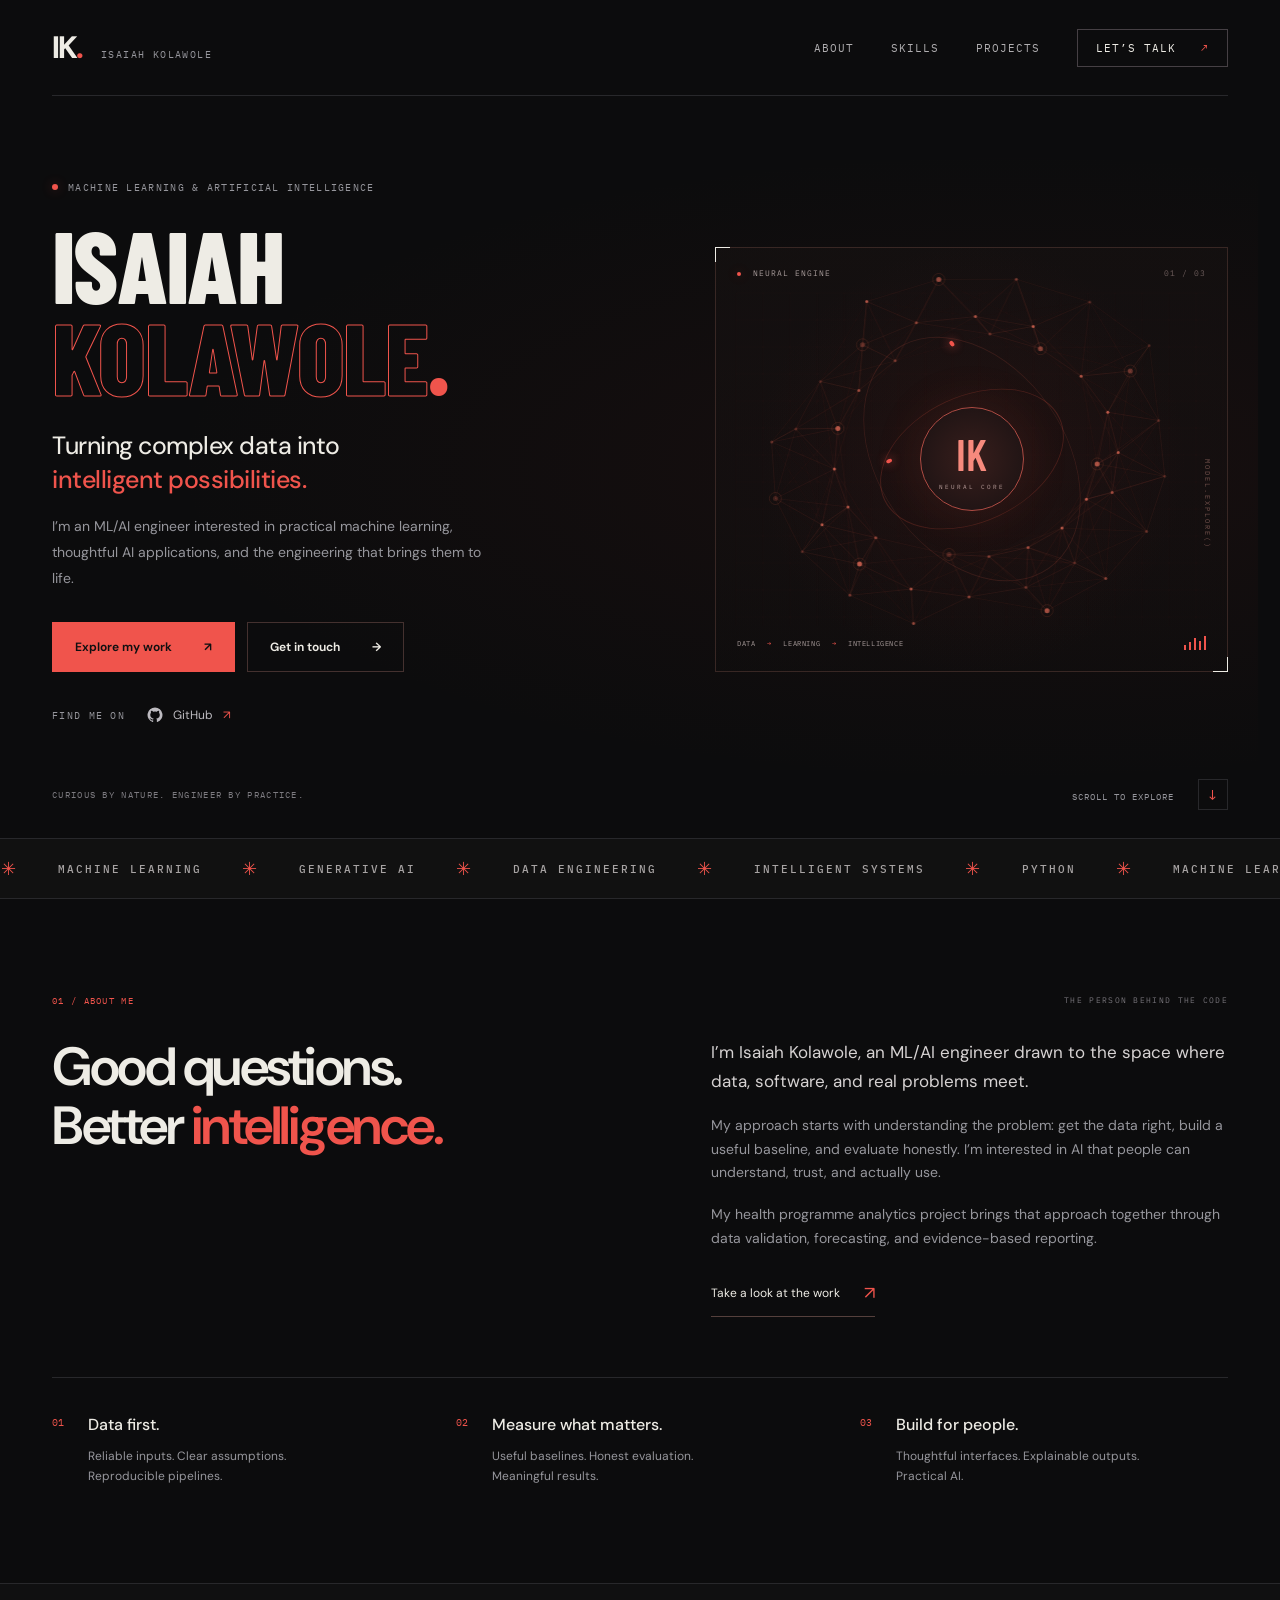
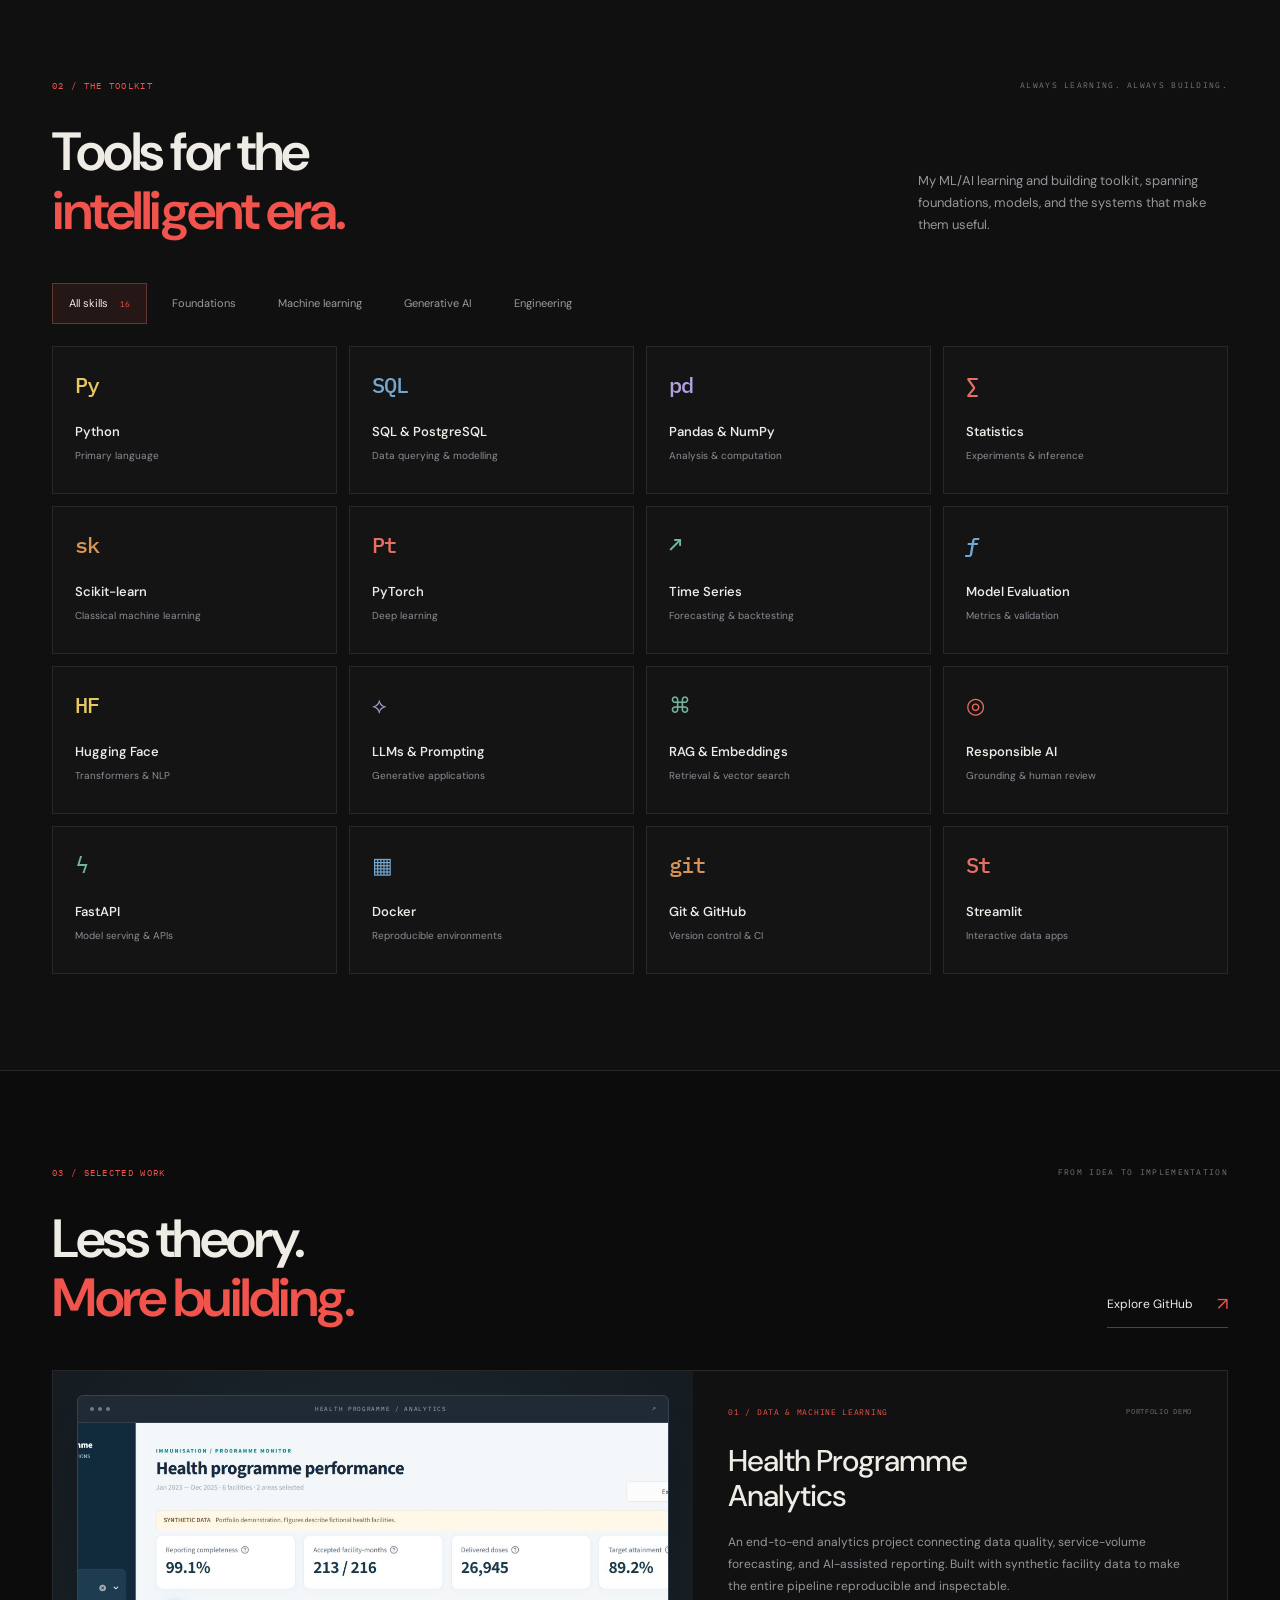
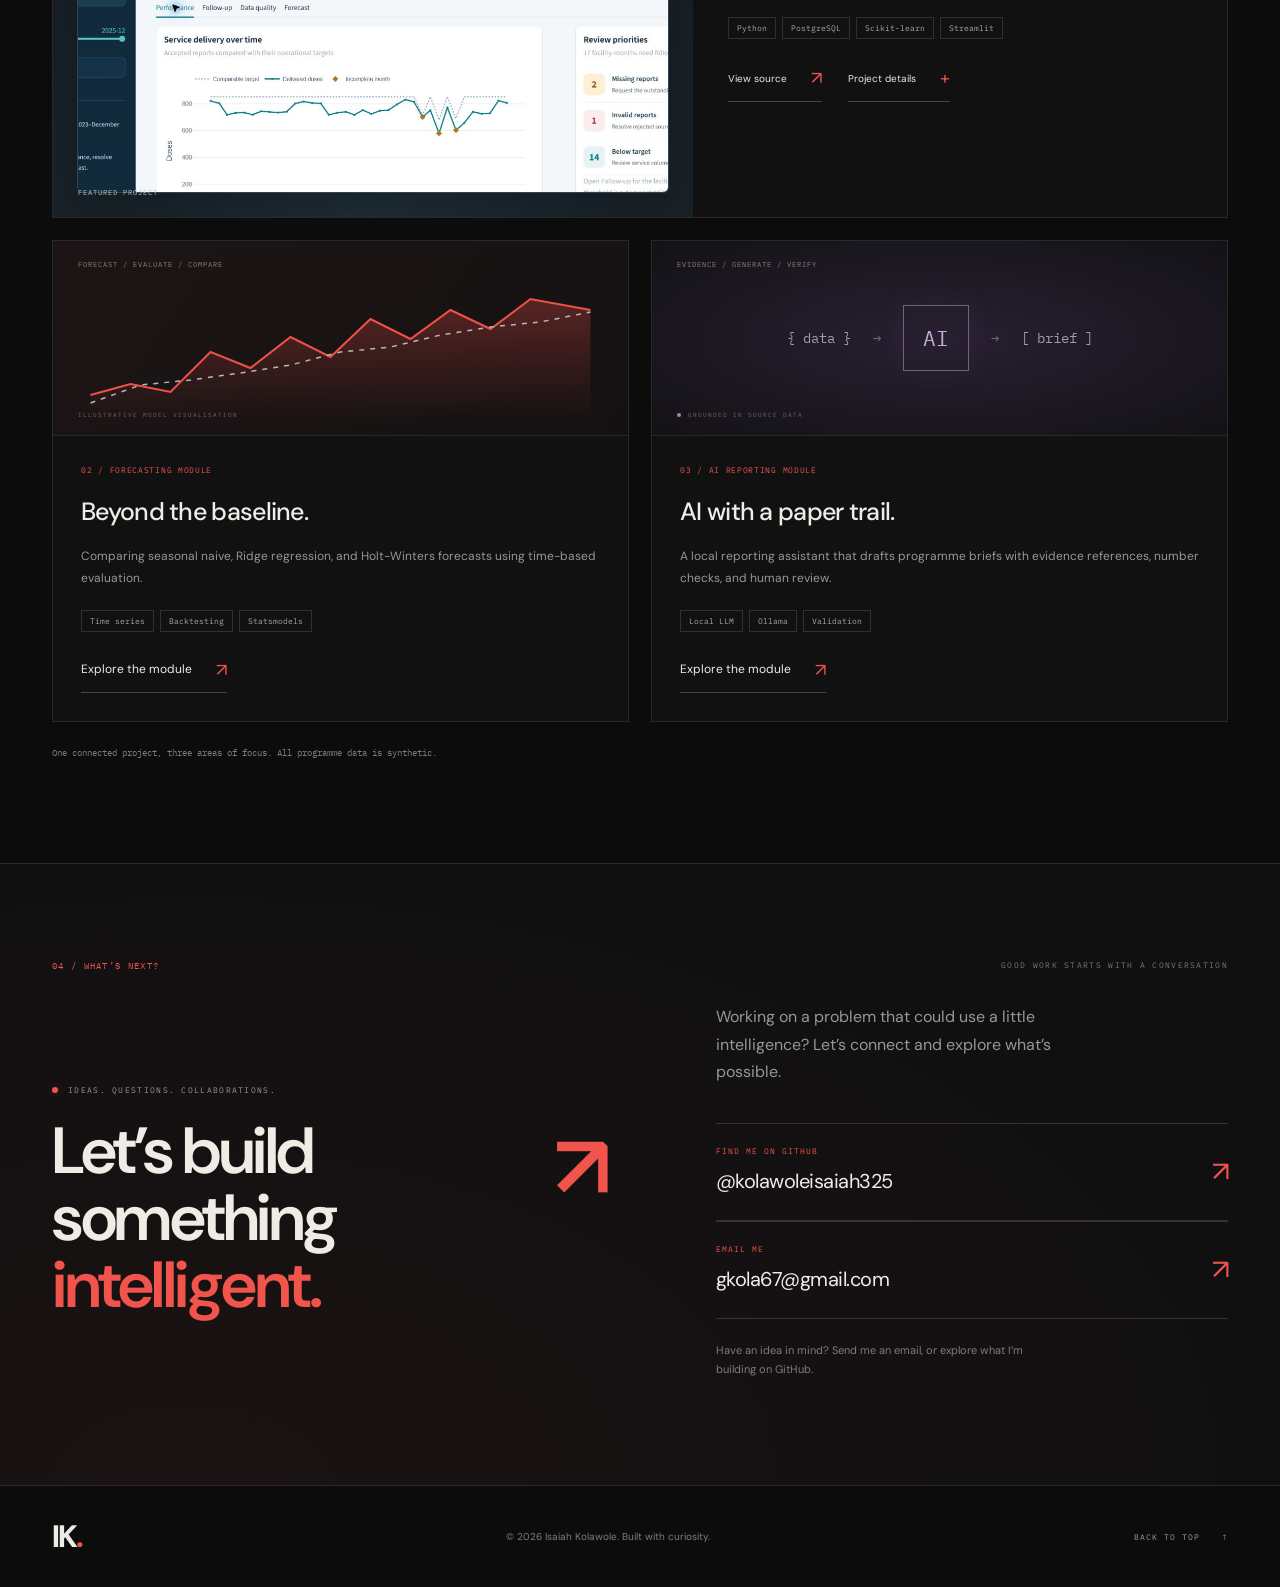
==== index.html @ 323ef15f "Build Isaiah Kolawole ML and AI portfolio" ====
<!doctype html>
<html lang="en">
<head>
  <meta charset="UTF-8">
  <meta name="viewport" content="width=device-width, initial-scale=1">
  <meta name="theme-color" content="#0c0c0d">
  <meta name="description" content="Isaiah Kolawole — ML & AI Engineer. Exploring machine learning, intelligent applications, and data that makes a difference.">
  <meta property="og:title" content="Isaiah Kolawole — ML & AI Engineer">
  <meta property="og:description" content="From raw data to real intelligence. Explore my projects, toolkit, and approach to building AI.">
  <title>Isaiah Kolawole — ML & AI Engineer</title>
  <link rel="icon" href="favicon.svg" type="image/svg+xml">
  <link rel="stylesheet" href="styles.css">
  <script src="script.js" defer></script>
</head>
<body>
  <a class="skip-link" href="#main">Skip to content</a>
  <header class="site-header">
    <a class="wordmark" href="#home" aria-label="Isaiah Kolawole home">IK<span>.</span><span class="wordmark-label">ISAIAH KOLAWOLE</span></a>
    <button class="menu-toggle" aria-expanded="false" aria-controls="navigation" aria-label="Open navigation"><span></span><span></span></button>
    <nav id="navigation" aria-label="Main navigation"><a href="#about">About</a><a href="#skills">Skills</a><a href="#projects">Projects</a><a class="nav-contact" href="#contact">Let’s talk <span aria-hidden="true">↗</span></a></nav>
  </header>
  <main id="main">
    <section class="hero wrap" id="home" aria-labelledby="hero-heading">
      <div class="hero-grid" aria-hidden="true"></div>
      <div class="hero-copy">
        <p class="eyebrow"><span class="status-dot"></span> MACHINE LEARNING & ARTIFICIAL INTELLIGENCE</p>
        <h1 id="hero-heading">ISAIAH<br><span>KOLAWOLE<span class="name-dot">.</span></span></h1>
        <p class="hero-intro">Turning complex data into<br><strong>intelligent possibilities.</strong></p>
        <p class="hero-description">I’m an ML/AI engineer interested in practical machine learning, thoughtful AI applications, and the engineering that brings them to life.</p>
        <div class="hero-actions"><a class="button button-primary" href="#projects">Explore my work <span aria-hidden="true">↗</span></a><a class="button button-outline" href="#contact">Get in touch <span aria-hidden="true">→</span></a></div>
        <div class="hero-social"><span class="micro">FIND ME ON</span><a href="https://github.com/kolawoleisaiah325" target="_blank" rel="noopener noreferrer"><svg viewBox="0 0 24 24" aria-hidden="true"><path fill="currentColor" d="M12 .8a11.2 11.2 0 0 0-3.54 21.83c.56.1.76-.24.76-.54v-2.1c-3.12.68-3.78-1.33-3.78-1.33-.5-1.3-1.24-1.64-1.24-1.64-1.02-.7.08-.69.08-.69 1.12.08 1.71 1.15 1.71 1.15 1 .1 1.67 1.9 3.28 1.35.1-.72.39-1.21.71-1.5-2.49-.29-5.11-1.25-5.11-5.55 0-1.23.44-2.23 1.15-3.01-.12-.29-.5-1.43.11-2.97 0 0 .94-.3 3.08 1.15a10.7 10.7 0 0 1 5.6 0c2.14-1.45 3.08-1.15 3.08-1.15.61 1.54.23 2.68.11 2.97.72.78 1.15 1.78 1.15 3.01 0 4.31-2.62 5.26-5.12 5.54.4.35.76 1.03.76 2.08v2.69c0 .3.2.65.77.54A11.2 11.2 0 0 0 12 .8Z"/></svg>GitHub <span aria-hidden="true">↗</span></a></div>
      </div>
      <div class="neural-panel" role="img" aria-label="Animated neural network: connected layers transform data into intelligence">
        <div class="panel-top"><span><span class="small-dot"></span> NEURAL ENGINE</span><span>01 / 03</span></div>
        <canvas id="neural-canvas" aria-hidden="true"></canvas>
        <div class="neural-center" aria-hidden="true"><span class="orbit orbit-one"></span><span class="orbit orbit-two"></span><span class="core">IK<span>NEURAL CORE</span></span></div>
        <div class="panel-bottom"><span>DATA <i>→</i> LEARNING <i>→</i> INTELLIGENCE</span><span class="signal-bars"><i></i><i></i><i></i><i></i><i></i></span></div>
        <span class="panel-coordinate" aria-hidden="true">MODEL.EXPLORE()</span>
      </div>
      <div class="hero-bottom"><span class="micro">CURIOUS BY NATURE. ENGINEER BY PRACTICE.</span><a class="scroll-link" href="#about">SCROLL TO EXPLORE <span aria-hidden="true">↓</span></a></div>
    </section>
    <div class="ticker" aria-hidden="true"><div>PYTHON <span>✳</span> MACHINE LEARNING <span>✳</span> GENERATIVE AI <span>✳</span> DATA ENGINEERING <span>✳</span> INTELLIGENT SYSTEMS <span>✳</span> PYTHON <span>✳</span> MACHINE LEARNING <span>✳</span></div></div>
    <section id="about" class="section wrap">
      <div class="section-label"><span>01 / ABOUT ME</span><span>THE PERSON BEHIND THE CODE</span></div>
      <div class="about-grid"><h2>Good questions.<br>Better <em>intelligence.</em></h2><div class="about-copy"><p>I’m Isaiah Kolawole, an ML/AI engineer drawn to the space where data, software, and real problems meet.</p><p>My approach starts with understanding the problem: get the data right, build a useful baseline, and evaluate honestly. I’m interested in AI that people can understand, trust, and actually use.</p><p>My health programme analytics project brings that approach together through data validation, forecasting, and evidence-based reporting.</p><a class="text-link" href="#projects">Take a look at the work <span aria-hidden="true">↗</span></a></div></div>
      <div class="principles"><div><span class="principle-number">01</span><h3>Data first.</h3><p>Reliable inputs. Clear assumptions. Reproducible pipelines.</p></div><div><span class="principle-number">02</span><h3>Measure what matters.</h3><p>Useful baselines. Honest evaluation. Meaningful results.</p></div><div><span class="principle-number">03</span><h3>Build for people.</h3><p>Thoughtful interfaces. Explainable outputs. Practical AI.</p></div></div>
    </section>
    <section id="skills" class="section skills-section">
      <div class="wrap"><div class="section-label"><span>02 / THE TOOLKIT</span><span>ALWAYS LEARNING. ALWAYS BUILDING.</span></div><div class="section-heading"><h2>Tools for the<br><em>intelligent era.</em></h2><p>My ML/AI learning and building toolkit, spanning foundations, models, and the systems that make them useful.</p></div>
        <div class="skill-tabs" role="group" aria-label="Filter skills"><button class="active" data-filter="all" aria-pressed="true">All skills <span>16</span></button><button data-filter="foundations" aria-pressed="false">Foundations</button><button data-filter="ml" aria-pressed="false">Machine learning</button><button data-filter="ai" aria-pressed="false">Generative AI</button><button data-filter="engineering" aria-pressed="false">Engineering</button></div>
        <div class="skills-grid">
          <article class="skill-card" data-category="foundations"><span class="skill-symbol yellow">Py</span><h3>Python</h3><p>Primary language</p></article>
          <article class="skill-card" data-category="foundations"><span class="skill-symbol blue">SQL</span><h3>SQL & PostgreSQL</h3><p>Data querying & modelling</p></article>
          <article class="skill-card" data-category="foundations"><span class="skill-symbol violet">pd</span><h3>Pandas & NumPy</h3><p>Analysis & computation</p></article>
          <article class="skill-card" data-category="foundations"><span class="skill-symbol coral">∑</span><h3>Statistics</h3><p>Experiments & inference</p></article>
          <article class="skill-card" data-category="ml"><span class="skill-symbol orange">sk</span><h3>Scikit-learn</h3><p>Classical machine learning</p></article>
          <article class="skill-card" data-category="ml"><span class="skill-symbol coral">Pt</span><h3>PyTorch</h3><p>Deep learning</p></article>
          <article class="skill-card" data-category="ml"><span class="skill-symbol green">↗</span><h3>Time Series</h3><p>Forecasting & backtesting</p></article>
          <article class="skill-card" data-category="ml"><span class="skill-symbol blue">ƒ</span><h3>Model Evaluation</h3><p>Metrics & validation</p></article>
          <article class="skill-card" data-category="ai"><span class="skill-symbol yellow">HF</span><h3>Hugging Face</h3><p>Transformers & NLP</p></article>
          <article class="skill-card" data-category="ai"><span class="skill-symbol violet">⟡</span><h3>LLMs & Prompting</h3><p>Generative applications</p></article>
          <article class="skill-card" data-category="ai"><span class="skill-symbol green">⌘</span><h3>RAG & Embeddings</h3><p>Retrieval & vector search</p></article>
          <article class="skill-card" data-category="ai"><span class="skill-symbol coral">◎</span><h3>Responsible AI</h3><p>Grounding & human review</p></article>
          <article class="skill-card" data-category="engineering"><span class="skill-symbol green">ϟ</span><h3>FastAPI</h3><p>Model serving & APIs</p></article>
          <article class="skill-card" data-category="engineering"><span class="skill-symbol blue">▦</span><h3>Docker</h3><p>Reproducible environments</p></article>
          <article class="skill-card" data-category="engineering"><span class="skill-symbol orange">git</span><h3>Git & GitHub</h3><p>Version control & CI</p></article>
          <article class="skill-card" data-category="engineering"><span class="skill-symbol coral">St</span><h3>Streamlit</h3><p>Interactive data apps</p></article>
        </div><p class="skill-status sr-only" role="status" aria-live="polite">Showing all 16 skills.</p>
      </div>
    </section>
    <section id="projects" class="section wrap">
      <div class="section-label"><span>03 / SELECTED WORK</span><span>FROM IDEA TO IMPLEMENTATION</span></div><div class="section-heading"><h2>Less theory.<br><em>More building.</em></h2><a class="text-link" href="https://github.com/kolawoleisaiah325" target="_blank" rel="noopener noreferrer">Explore GitHub <span aria-hidden="true">↗</span></a></div>
      <article class="featured-project"><div class="project-image"><div class="image-toolbar"><span><i></i><i></i><i></i></span><span>HEALTH PROGRAMME / ANALYTICS</span><span>↗</span></div><img src="assets/health-dashboard.jpg" alt="Health programme dashboard showing synthetic data, reporting completeness, service delivery, and facility performance" loading="lazy" width="1600" height="1000"><span class="image-badge">FEATURED PROJECT</span></div><div class="project-copy"><div class="project-meta"><span>01 / DATA & MACHINE LEARNING</span><span>PORTFOLIO DEMO</span></div><h3>Health Programme<br>Analytics</h3><p>An end-to-end analytics project connecting data quality, service-volume forecasting, and AI-assisted reporting. Built with synthetic facility data to make the entire pipeline reproducible and inspectable.</p><div class="tags"><span>Python</span><span>PostgreSQL</span><span>Scikit-learn</span><span>Streamlit</span></div><div class="project-actions"><a class="text-link" href="https://github.com/kolawoleisaiah325/health-programme-analytics" target="_blank" rel="noopener noreferrer">View source <span aria-hidden="true">↗</span></a><button class="text-link" data-project="health">Project details <span aria-hidden="true">+</span></button></div></div></article>
      <div class="project-pair"><article class="mini-project"><div class="mini-visual chart-visual" aria-hidden="true"><span class="visual-label">FORECAST / EVALUATE / COMPARE</span><svg viewBox="0 0 500 130"><defs><linearGradient id="fade" x1="0" y1="0" x2="0" y2="1"><stop offset="0" stop-color="#ef5048" stop-opacity=".3"/><stop offset="1" stop-color="#ef5048" stop-opacity="0"/></linearGradient></defs><path d="M0 105L40 94 80 102 120 62 160 78 200 47 240 67 280 29 320 49 360 20 400 39 440 9 500 20V130H0Z" fill="url(#fade)"/><path d="M0 105L40 94 80 102 120 62 160 78 200 47 240 67 280 29 320 49 360 20 400 39 440 9 500 20" fill="none" stroke="#ef5048" stroke-width="2"/><path d="M0 113L50 95 100 90 150 83 200 75 250 62 300 57 350 45 400 37 450 32 500 22" fill="none" stroke="#b6b8bb" stroke-width="1.5" stroke-dasharray="5 6"/></svg><span class="visual-foot">ILLUSTRATIVE MODEL VISUALISATION</span></div><div class="mini-copy"><div class="project-meta"><span>02 / FORECASTING MODULE</span></div><h3>Beyond the baseline.</h3><p>Comparing seasonal naive, Ridge regression, and Holt-Winters forecasts using time-based evaluation.</p><div class="tags"><span>Time series</span><span>Backtesting</span><span>Statsmodels</span></div><button class="text-link" data-project="forecast">Explore the module <span aria-hidden="true">↗</span></button></div></article>
      <article class="mini-project"><div class="mini-visual report-visual" aria-hidden="true"><span class="visual-label">EVIDENCE / GENERATE / VERIFY</span><div class="report-flow"><span>{ data }</span><i>→</i><span class="flow-core">AI</span><i>→</i><span>[ brief ]</span></div><span class="visual-foot"><span class="small-dot"></span> GROUNDED IN SOURCE DATA</span></div><div class="mini-copy"><div class="project-meta"><span>03 / AI REPORTING MODULE</span></div><h3>AI with a paper trail.</h3><p>A local reporting assistant that drafts programme briefs with evidence references, number checks, and human review.</p><div class="tags"><span>Local LLM</span><span>Ollama</span><span>Validation</span></div><button class="text-link" data-project="report">Explore the module <span aria-hidden="true">↗</span></button></div></article></div>
      <p class="project-note">One connected project, three areas of focus. All programme data is synthetic.</p>
    </section>
    <section id="contact" class="section contact-section"><div class="wrap"><div class="section-label"><span>04 / WHAT’S NEXT?</span><span>GOOD WORK STARTS WITH A CONVERSATION</span></div><div class="contact-grid"><div><p class="eyebrow"><span class="status-dot"></span> IDEAS. QUESTIONS. COLLABORATIONS.</p><h2>Let’s build<br>something<br><em>intelligent.</em><span class="contact-arrow" aria-hidden="true">↗</span></h2></div><div class="contact-copy"><p>Working on a problem that could use a little intelligence? Let’s connect and explore what’s possible.</p><a class="contact-link" href="https://github.com/kolawoleisaiah325" target="_blank" rel="noopener noreferrer"><span><small>FIND ME ON GITHUB</small>@kolawoleisaiah325</span><span aria-hidden="true">↗</span></a><div id="additional-contact"></div><p class="contact-caption">Explore the code, follow the progress, or connect through my GitHub profile.</p></div></div></div></section>
  </main>
  <footer class="wrap"><a class="wordmark" href="#home" aria-label="Back to top">IK<span>.</span></a><p>© <span id="year">2026</span> Isaiah Kolawole. Built with curiosity.</p><a href="#home">BACK TO TOP <span aria-hidden="true">↑</span></a></footer>
  <dialog id="project-dialog" aria-labelledby="dialog-title"><button class="dialog-close" aria-label="Close project details">×</button><p class="eyebrow" id="dialog-label"></p><h2 id="dialog-title"></h2><p id="dialog-description"></p><ul id="dialog-points"></ul><a id="dialog-link" class="button button-primary" target="_blank" rel="noopener noreferrer">Explore source code <span aria-hidden="true">↗</span></a></dialog>
</body>
</html>
---- styles.css ----
@import url('https://fonts.googleapis.com/css2?family=Barlow+Condensed:wght@600;700;800&family=DM+Sans:wght@400;450;500;550;600;650;700&family=IBM+Plex+Mono:wght@400;500&display=swap');
:root{--bg:#0c0c0d;--surface:#121213;--text:#eeece5;--muted:#96969c;--red:#f0544c;--line:#28282b;--mono:'IBM Plex Mono',monospace;--display:'Barlow Condensed','Arial Narrow',Impact,sans-serif;--sans:'DM Sans',Arial,sans-serif;color-scheme:dark}
*{box-sizing:border-box}html{scroll-behavior:smooth;scroll-padding-top:100px}body{margin:0;background:var(--bg);color:var(--text);font-family:var(--sans);font-size:15px;line-height:1.7}a{color:inherit;text-decoration:none}button{font:inherit;color:inherit;cursor:pointer}button,a{-webkit-tap-highlight-color:transparent}button:focus-visible,a:focus-visible{outline:2px solid var(--red);outline-offset:6px}::selection{background:var(--red);color:var(--bg)}.wrap{width:min(1200px,calc(100% - 104px));margin-inline:auto}.site-header{height:96px;width:min(1400px,calc(100% - 104px));margin:auto;display:flex;align-items:center;justify-content:space-between;border-bottom:1px solid var(--line);position:relative;z-index:5}.wordmark{display:flex;align-items:baseline;font-weight:800;font-size:31px;letter-spacing:-2px;line-height:1}.wordmark>span:first-child{color:var(--red)}.wordmark-label{font:10px var(--mono);letter-spacing:1.4px;margin-left:19px;color:var(--muted)}nav{display:flex;gap:37px;align-items:center}nav a{font:11px var(--mono);text-transform:uppercase;letter-spacing:1px;color:#b0aeb0;transition:color .2s}nav a:hover,nav a.active{color:var(--red)}nav .nav-contact{border:1px solid #464044;padding:11px 18px;color:var(--text)}nav .nav-contact span{color:var(--red);margin-left:17px}.menu-toggle{display:none}.hero{min-height:742px;display:grid;grid-template-columns:1.25fr 1fr;align-items:center;gap:22px;position:relative;padding-top:62px;padding-bottom:100px}.hero-grid{position:absolute;z-index:-1;inset:0 -30px;background:radial-gradient(ellipse at 80% 50%,#74231e1c,transparent 60%);pointer-events:none}.eyebrow,.micro{font:10px var(--mono);letter-spacing:1.3px;color:var(--muted)}.eyebrow{display:flex;align-items:center;gap:10px;margin-bottom:25px}.status-dot,.small-dot{width:6px;height:6px;display:inline-block;border-radius:50%;background:var(--red);box-shadow:0 0 12px #f0544c55;flex-shrink:0}.hero h1{font:800 clamp(74px,7.8vw,116px)/.92 var(--display);letter-spacing:-1.7px;margin:0 0 27px}.hero h1>span{color:transparent;-webkit-text-stroke:1px var(--red)}.hero h1 .name-dot{color:var(--red);-webkit-text-stroke:0}.hero-intro{font-size:25px;line-height:1.35;font-weight:450;margin:0 0 17px;letter-spacing:-.5px}.hero-intro strong{font-weight:500;color:var(--red)}.hero-description{max-width:440px;color:var(--muted);font-size:14px;line-height:1.85;margin:0}.hero-actions{display:flex;gap:12px;margin-top:30px}.button{display:inline-flex;align-items:center;justify-content:space-between;gap:32px;padding:14px 22px;font-size:12px;font-weight:650;border:1px solid var(--line);transition:background .2s,transform .2s;min-height:48px}.button:hover{transform:translateY(-3px)}.button-primary{background:var(--red);color:#101011;border-color:var(--red)}.button-primary:hover{background:#ff7168}.button-outline{border-color:#44312f}.button-outline:hover{background:#251b1b}.hero-social{display:flex;align-items:center;gap:22px;margin-top:33px}.hero-social>a{display:flex;align-items:center;gap:10px;color:#bdbbc0;font-size:12px}.hero-social svg{width:16px;height:16px}.hero-social>a>span{color:var(--red)}.hero-bottom{position:absolute;bottom:28px;left:0;right:0;display:flex;justify-content:space-between;align-items:center}.hero-bottom .micro{font-size:9px;color:#7d7b80}.scroll-link{font:9px var(--mono);letter-spacing:1px;color:var(--muted)}.scroll-link span{display:inline-block;border:1px solid var(--line);padding:5px 9px;margin-left:18px;color:var(--red);font-size:15px}.neural-panel{height:425px;position:relative;border:1px solid #382724;background:radial-gradient(circle at center,#73231f22,transparent 65%),linear-gradient(#17121288,#100e0e55);margin-top:22px;isolation:isolate}.neural-panel:before,.neural-panel:after{content:'';position:absolute;width:14px;height:14px;border-color:var(--red);z-index:1}.neural-panel:before{top:-1px;left:-1px;border-top:1px solid;border-left:1px solid}.neural-panel:after{bottom:-1px;right:-1px;border-bottom:1px solid;border-right:1px solid}.panel-top,.panel-bottom{position:absolute;left:21px;right:21px;display:flex;align-items:center;justify-content:space-between;font:8px var(--mono);letter-spacing:1px;color:#a89c9b;z-index:2}.panel-top{top:20px}.panel-top .small-dot{width:4px;height:4px;margin-right:6px}.panel-top>span:last-child{color:#6b5b5a}.panel-bottom{bottom:21px;font-size:7px;letter-spacing:.6px}.panel-bottom i{font-style:normal;color:var(--red);margin:0 7px}#neural-canvas{position:absolute;inset:0;width:100%;height:100%;opacity:.9}.neural-center{position:absolute;inset:0;display:grid;place-items:center}.core{width:104px;height:104px;background:radial-gradient(circle,#381e1c,#181112);border:1px solid #ae4b43;border-radius:50%;display:flex;align-items:center;justify-content:center;flex-direction:column;font:600 44px var(--display);color:#f78a7d;box-shadow:0 0 50px #e94f3420}.core>span{font:6px var(--mono);letter-spacing:2px;margin-top:3px;color:#b89c99}.orbit{position:absolute;width:194px;height:194px;border:1px solid #ed554433;border-radius:50%;transform:rotate(-25deg) scaleY(.65);animation:orbit 25s linear infinite}.orbit-two{width:268px;height:268px;transform:rotate(55deg) scaleY(.7);animation-direction:reverse;border-color:#ec635324}.orbit:after{content:'';width:6px;height:6px;background:var(--red);border-radius:50%;position:absolute;top:22%;left:9%;box-shadow:0 0 12px var(--red)}@keyframes orbit{to{rotate:360deg}}.panel-coordinate{position:absolute;right:15px;top:50%;writing-mode:vertical-rl;font:7px var(--mono);letter-spacing:2px;color:#73514c}.signal-bars{display:flex;align-items:flex-end;gap:3px;height:13px}.signal-bars i{width:2px;background:var(--red);margin:0;height:5px}.signal-bars i:nth-child(2){height:8px}.signal-bars i:nth-child(3){height:12px}.signal-bars i:nth-child(4){height:9px}.signal-bars i:nth-child(5){height:14px}.ticker{overflow:hidden;border-block:1px solid var(--line);background:#111111;padding:18px 0}.ticker>div{white-space:nowrap;display:flex;align-items:center;justify-content:center;gap:40px;font:500 11px var(--mono);letter-spacing:2px;color:#a7a3a3}.ticker span{color:var(--red);font-size:18px}.section{padding-block:96px}.section-label{display:flex;justify-content:space-between;gap:24px;padding-bottom:32px;font:9px var(--mono);letter-spacing:1.3px;color:var(--red)}.section-label>span:last-child{color:#77747a;font-size:8px}h2{font:600 clamp(38px,4.2vw,60px)/1.1 var(--sans);letter-spacing:-2.5px;margin:0}h2 em{color:var(--red);font-style:normal}.about-grid{display:grid;grid-template-columns:1.1fr 1fr;gap:90px}.about-copy>p{margin:0 0 18px;color:var(--muted);font-size:14px}.about-copy>p:first-child{font-size:17px;color:#d6d2d2}.text-link{font-size:12px;display:inline-flex;align-items:center;gap:24px;border:0;border-bottom:1px solid #55403c;padding:0 0 8px;background:none;line-height:1.6}.text-link span{color:var(--red);font-size:18px}.text-link:hover{color:var(--red)}.about-copy .text-link{margin-top:10px}.principles{display:grid;grid-template-columns:repeat(3,1fr);gap:36px;margin-top:60px;padding-top:33px;border-top:1px solid var(--line)}.principles>div{position:relative;padding-left:36px}.principle-number{position:absolute;left:0;top:5px;color:var(--red);font:10px var(--mono)}.principles h3{font-size:16px;font-weight:500;margin:0 0 8px}.principles p{margin:0;max-width:260px;color:var(--muted);font-size:12px}.skills-section{border-block:1px solid var(--line);background:#101011}.section-heading{display:flex;align-items:flex-end;justify-content:space-between;gap:45px;margin-bottom:42px}.section-heading>p{max-width:310px;color:var(--muted);font-size:13px;margin:0 0 5px}.skill-tabs{display:flex;gap:8px;flex-wrap:wrap;margin-bottom:22px}.skill-tabs button{font-size:11px;color:#9e9a9f;background:transparent;border:1px solid transparent;padding:10px 16px}.skill-tabs button.active{color:var(--text);border-color:#623732;background:#241715}.skill-tabs button:hover{color:var(--text)}.skill-tabs button span{font:8px var(--mono);margin-left:9px;color:var(--red)}.skills-grid{display:grid;grid-template-columns:repeat(4,1fr);gap:12px}.skill-card{padding:23px 22px 20px;min-height:148px;border:1px solid #29272a;background:#141415;transition:border-color .2s,transform .2s}.skill-card:hover{border-color:#70413c;transform:translateY(-3px)}.skill-card[hidden]{display:none}.skill-symbol{font:500 22px var(--mono);display:block;height:39px;letter-spacing:-1px}.yellow{color:#e8c763}.blue{color:#74a6ce}.violet{color:#b1a0dd}.coral{color:#e86e62}.orange{color:#d89355}.green{color:#73b3a1}.skill-card h3{font-size:13px;font-weight:550;margin:12px 0 4px}.skill-card p{font-size:10px;color:#8f8b94;margin:0}.featured-project{border:1px solid var(--line);display:grid;grid-template-columns:1.2fr 1fr;background:#111112}.project-image{position:relative;padding:24px;background:radial-gradient(ellipse at 50% 100%,#22323d,#151b20);overflow:hidden;display:flex;flex-direction:column;justify-content:center}.image-toolbar{background:#202b36;border:1px solid #35424f;padding:9px 12px;border-radius:6px 6px 0 0;display:flex;justify-content:space-between;align-items:center;font:6px var(--mono);letter-spacing:.7px;color:#a2b1bd}.image-toolbar>span:first-child{display:flex;gap:4px}.image-toolbar i{width:4px;height:4px;border-radius:50%;background:#6d7e8d}.project-image img{width:100%;height:auto;aspect-ratio:1.6;object-fit:cover;object-position:top;border:1px solid #35424f;border-top:0;border-radius:0 0 6px 6px;box-shadow:0 25px 50px #0004}.image-badge{font:7px var(--mono);letter-spacing:1px;color:#b4c7d6;position:absolute;left:25px;bottom:20px}.project-copy{padding:35px}.project-meta{display:flex;justify-content:space-between;gap:12px;font:8px var(--mono);letter-spacing:.7px;color:var(--red);line-height:1.6}.project-meta>span+span{color:#76727a;font-size:7px}.project-copy h3{font-size:30px;line-height:1.17;letter-spacing:-1px;font-weight:500;margin:24px 0 18px}.project-copy p,.mini-copy p{font-size:12px;color:var(--muted);line-height:1.85}.tags{display:flex;flex-wrap:wrap;gap:6px;margin-top:20px}.tags span{font:8px var(--mono);padding:5px 8px;border:1px solid #303034;color:#aaa5ae}.project-actions{display:flex;gap:26px;flex-wrap:wrap;margin-top:25px}.project-actions .text-link{font-size:10px}.project-pair{display:grid;grid-template-columns:1fr 1fr;gap:22px;margin-top:22px}.mini-project{border:1px solid var(--line);background:#111112}.mini-visual{height:195px;background:linear-gradient(125deg,#1d1515,#151112);border-bottom:1px solid var(--line);position:relative;padding:25px;overflow:hidden}.visual-label,.visual-foot{font:7px var(--mono);letter-spacing:1px;color:#967e7c;position:absolute;left:25px;top:19px}.visual-foot{top:auto;bottom:16px;color:#6d636a;font-size:6px}.chart-visual svg{width:100%;height:130px;margin-top:24px}.report-visual{background:radial-gradient(ellipse at center,#282031,#131216)}.report-flow{display:flex;align-items:center;justify-content:center;gap:22px;height:100%;font:14px var(--mono);color:#a39aa9}.report-flow i{color:#77687f;font-style:normal}.flow-core{display:grid;place-items:center;width:66px;height:66px;border:1px solid #756080;color:#c6add3;box-shadow:0 0 34px #af62bb13;font-size:21px}.report-visual .visual-foot{display:flex;align-items:center;gap:7px}.report-visual .small-dot{width:4px;height:4px;background:#a184b1}.mini-copy{padding:28px}.mini-copy h3{font-weight:500;font-size:25px;letter-spacing:-.7px;margin:14px 0 10px}.mini-copy .text-link{margin-top:24px}.project-note{color:#7e7980;font:9px var(--mono);margin-top:25px}.contact-section{background:radial-gradient(ellipse at 15% 100%,#5c211c20,transparent 70%),#111011;border-block:1px solid var(--line)}.contact-grid{display:grid;grid-template-columns:1.1fr 1fr;gap:100px;align-items:center}.contact-grid .eyebrow{font-size:8px;margin:10px 0 22px}.contact-grid h2{font-size:clamp(45px,5.1vw,74px);line-height:1.03;position:relative}.contact-arrow{font-size:90px;color:var(--red);position:absolute;right:8px;top:5px}.contact-copy>p:first-child{font-size:16px;color:var(--muted);margin:0 0 38px;max-width:365px}.contact-link{display:flex;justify-content:space-between;align-items:center;border-block:1px solid #3b3031;padding:22px 0;font-size:20px;letter-spacing:-.5px}.contact-link small{display:block;font:8px var(--mono);letter-spacing:1px;color:var(--red);margin-bottom:8px}.contact-link>span:last-child{font-size:28px;color:var(--red)}.contact-link:hover{color:var(--red)}.contact-caption{font-size:11px;color:#807b82;max-width:310px;margin-top:22px}footer{display:flex;align-items:center;justify-content:space-between;gap:24px;padding-block:32px}footer p{font-size:10px;color:#807b82}footer>a:last-child{font:8px var(--mono);color:#a19a9f;letter-spacing:1px}footer>a:last-child span{color:var(--red);margin-left:16px}.skip-link{position:fixed;left:16px;top:-70px;padding:10px 20px;background:var(--red);color:#000;z-index:20}.skip-link:focus{top:10px}.sr-only{position:absolute;width:1px;height:1px;padding:0;margin:-1px;overflow:hidden;clip:rect(0,0,0,0);white-space:nowrap;border:0}dialog{width:min(620px,calc(100% - 36px));border:1px solid #64423d;background:#151314;color:var(--text);padding:42px;max-height:85vh;overflow-y:auto}dialog::backdrop{background:#000b;backdrop-filter:blur(8px)}.dialog-close{position:absolute;top:10px;right:16px;border:0;background:none;font-size:28px;color:var(--muted)}dialog h2{font-size:34px;letter-spacing:-1px;margin-bottom:20px}dialog p:not(.eyebrow),dialog li{font-size:13px;color:#b0a9b0}dialog ul{padding-left:18px;margin:20px 0 28px}dialog li{margin-bottom:10px}body.modal-open{overflow:hidden}
@media(min-width:1550px){.hero{min-height:790px}.hero h1{font-size:126px}.neural-panel{height:455px}}
@media(max-width:1100px){.wrap,.site-header{width:calc(100% - 64px)}.hero{grid-template-columns:1.15fr 1fr;gap:25px;min-height:700px}.hero h1{font-size:86px}.neural-panel{height:360px}.hero .eyebrow{font-size:8px}.hero-intro{font-size:22px}.hero-description{font-size:12px}.about-grid,.contact-grid{gap:48px}.project-copy{padding:25px}.project-copy h3{font-size:26px}.contact-arrow{font-size:65px;right:0}}
@media(max-width:760px){.wrap,.site-header{width:calc(100% - 40px)}.site-header{height:76px}.wordmark-label{font-size:8px;margin-left:12px}.menu-toggle{display:flex;flex-direction:column;gap:6px;justify-content:center;align-items:center;border:1px solid #423536;background:none;width:42px;height:40px;z-index:3}.menu-toggle span{height:1px;width:17px;background:var(--text);transition:transform .2s}.menu-toggle[aria-expanded=true] span:first-child{transform:translateY(3.5px) rotate(45deg)}.menu-toggle[aria-expanded=true] span:last-child{transform:translateY(-3.5px) rotate(-45deg)}nav{display:none;position:absolute;top:75px;left:-20px;right:-20px;background:#121113;border-bottom:1px solid #433031;padding:25px;gap:20px;flex-direction:column;align-items:stretch}nav.open{display:flex}nav a{padding:10px 0}nav .nav-contact{display:flex;justify-content:space-between}.hero{grid-template-columns:1fr;padding-top:45px;padding-bottom:82px;gap:36px;min-height:0}.hero h1{font-size:clamp(74px,15.7vw,114px);letter-spacing:-1px}.hero .eyebrow{font-size:7px;letter-spacing:.9px;margin-bottom:23px}.hero-intro{font-size:25px}.hero-description{font-size:13px;max-width:440px}.hero-actions{margin-top:26px}.button{padding:13px 17px;gap:20px;font-size:11px}.hero-social{margin-top:26px}.neural-panel{height:310px;margin:0}.hero-bottom{bottom:20px}.hero-bottom .micro{max-width:145px;line-height:1.7;font-size:7px}.scroll-link{font-size:7px;letter-spacing:.5px}.scroll-link span{margin-left:8px}.ticker{padding:12px 0}.ticker>div{font-size:9px;gap:26px}.section{padding-block:62px}.section-label{font-size:8px;padding-bottom:28px}.section-label>span:last-child{display:none}.about-grid{grid-template-columns:1fr;gap:28px}h2{font-size:40px;letter-spacing:-1.7px}.about-copy>p:first-child{font-size:16px}.about-copy>p{font-size:13px}.principles{gap:22px;grid-template-columns:1fr;margin-top:35px;padding-top:28px}.principles>div{padding-left:37px}.principles p{max-width:none}.section-heading{display:block;margin-bottom:28px}.section-heading>p{margin-top:22px;max-width:340px}.section-heading>.text-link{margin-top:24px}.skill-tabs{gap:3px}.skill-tabs button{padding:8px 10px;font-size:10px}.skills-grid{grid-template-columns:repeat(2,1fr);gap:9px}.skill-card{padding:18px 15px;min-height:138px}.skill-card h3{font-size:12px}.skill-card p{font-size:9px}.featured-project{grid-template-columns:1fr}.project-image{padding:30px 22px 42px;min-height:250px}.image-badge{bottom:16px;left:22px}.project-copy{padding:26px}.project-copy h3{font-size:30px}.project-pair{grid-template-columns:1fr;gap:20px;margin-top:20px}.mini-visual{height:180px}.project-note{font-size:8px;line-height:1.8}.contact-grid{grid-template-columns:1fr;gap:35px}.contact-grid h2{font-size:55px}.contact-arrow{right:25px;font-size:86px;top:0}.contact-copy>p:first-child{font-size:14px;margin-bottom:28px}.contact-link{font-size:19px}.contact-caption{max-width:none}footer{gap:15px;flex-wrap:wrap;padding-block:27px}footer p{font-size:9px}footer>a:last-child{display:none}dialog{padding:34px 25px}dialog h2{font-size:29px}}
.report-flow>span{white-space:nowrap}.flow-core{flex-shrink:0}
@media(max-width:400px){.hero h1{font-size:clamp(64px,19vw,74px)}.report-flow{gap:13px;font-size:11px}.flow-core{width:55px;height:55px}.hero-actions{gap:8px}.hero-actions .button{gap:14px;padding-inline:14px}.contact-grid h2{font-size:49px}.contact-arrow{right:4px;font-size:69px}}
@media(prefers-reduced-motion:reduce){html{scroll-behavior:auto}*,*:before,*:after{animation:none!important;transition:none!important}}
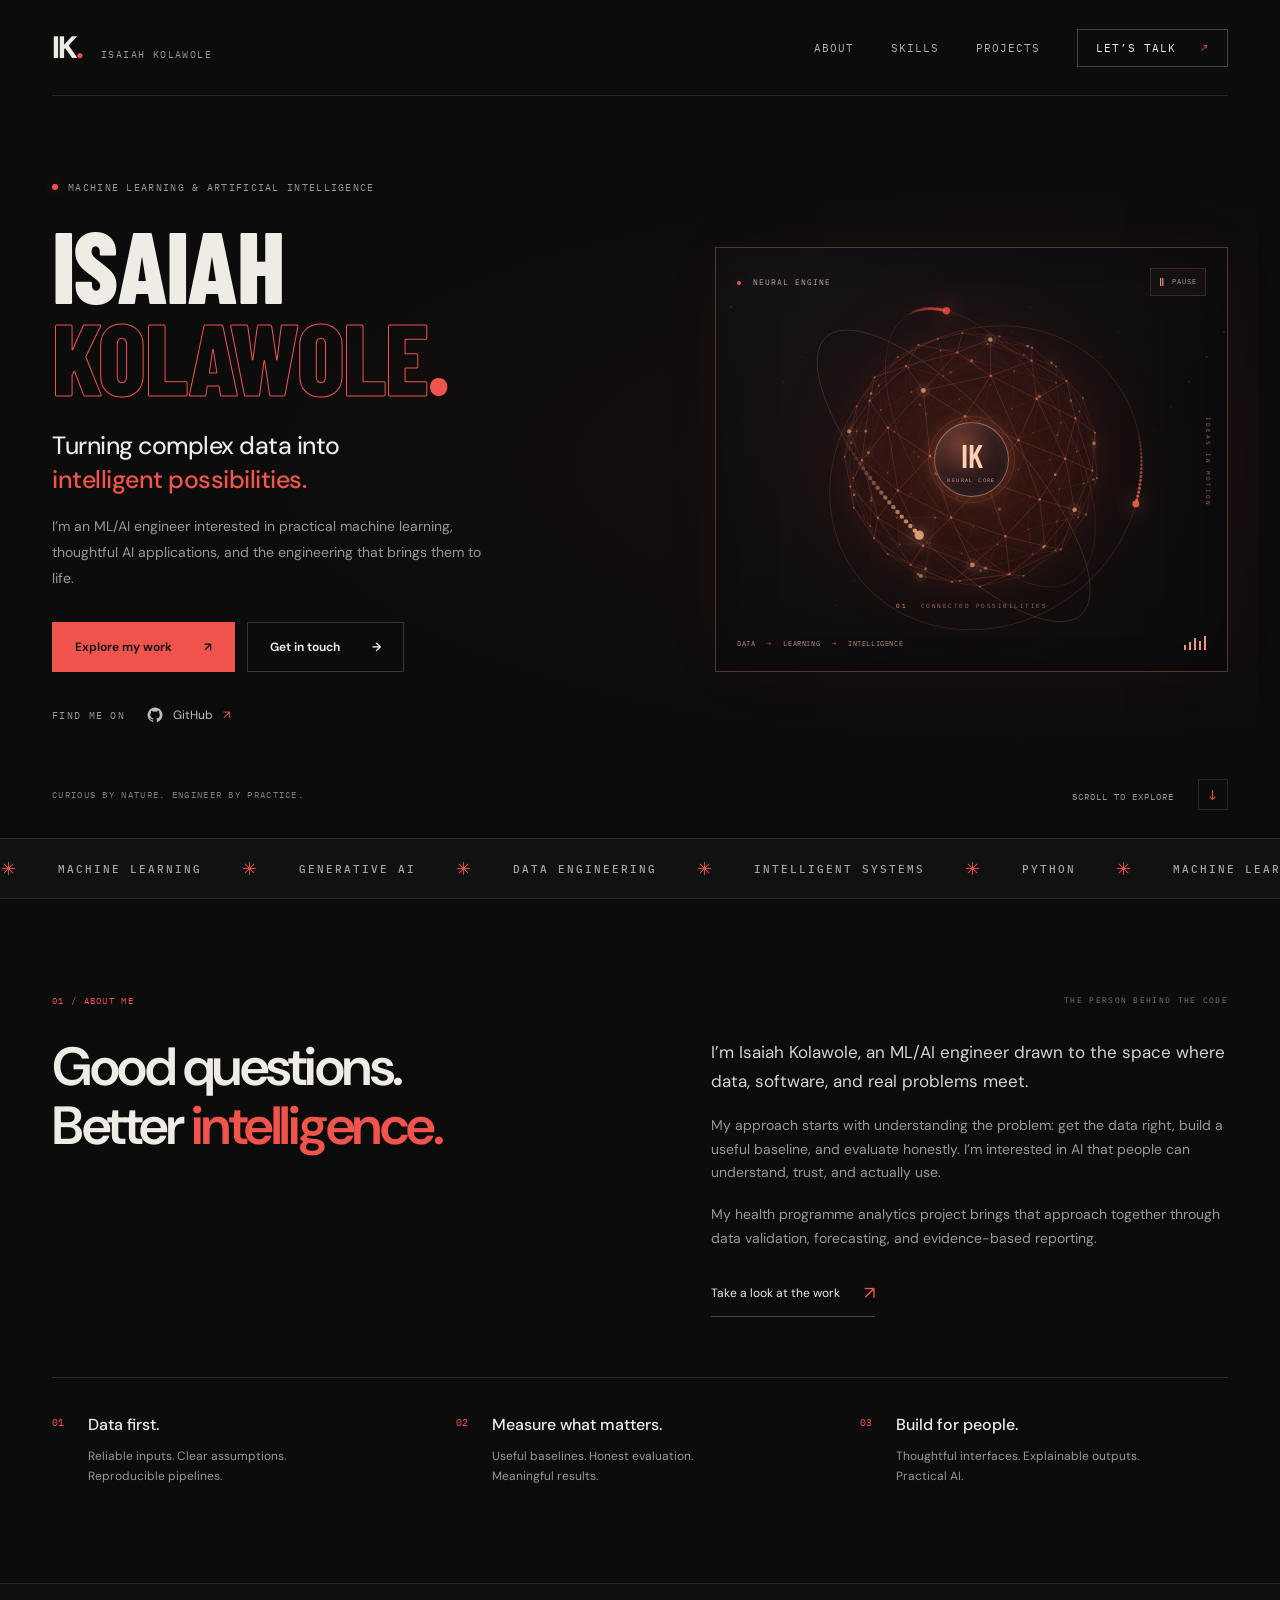
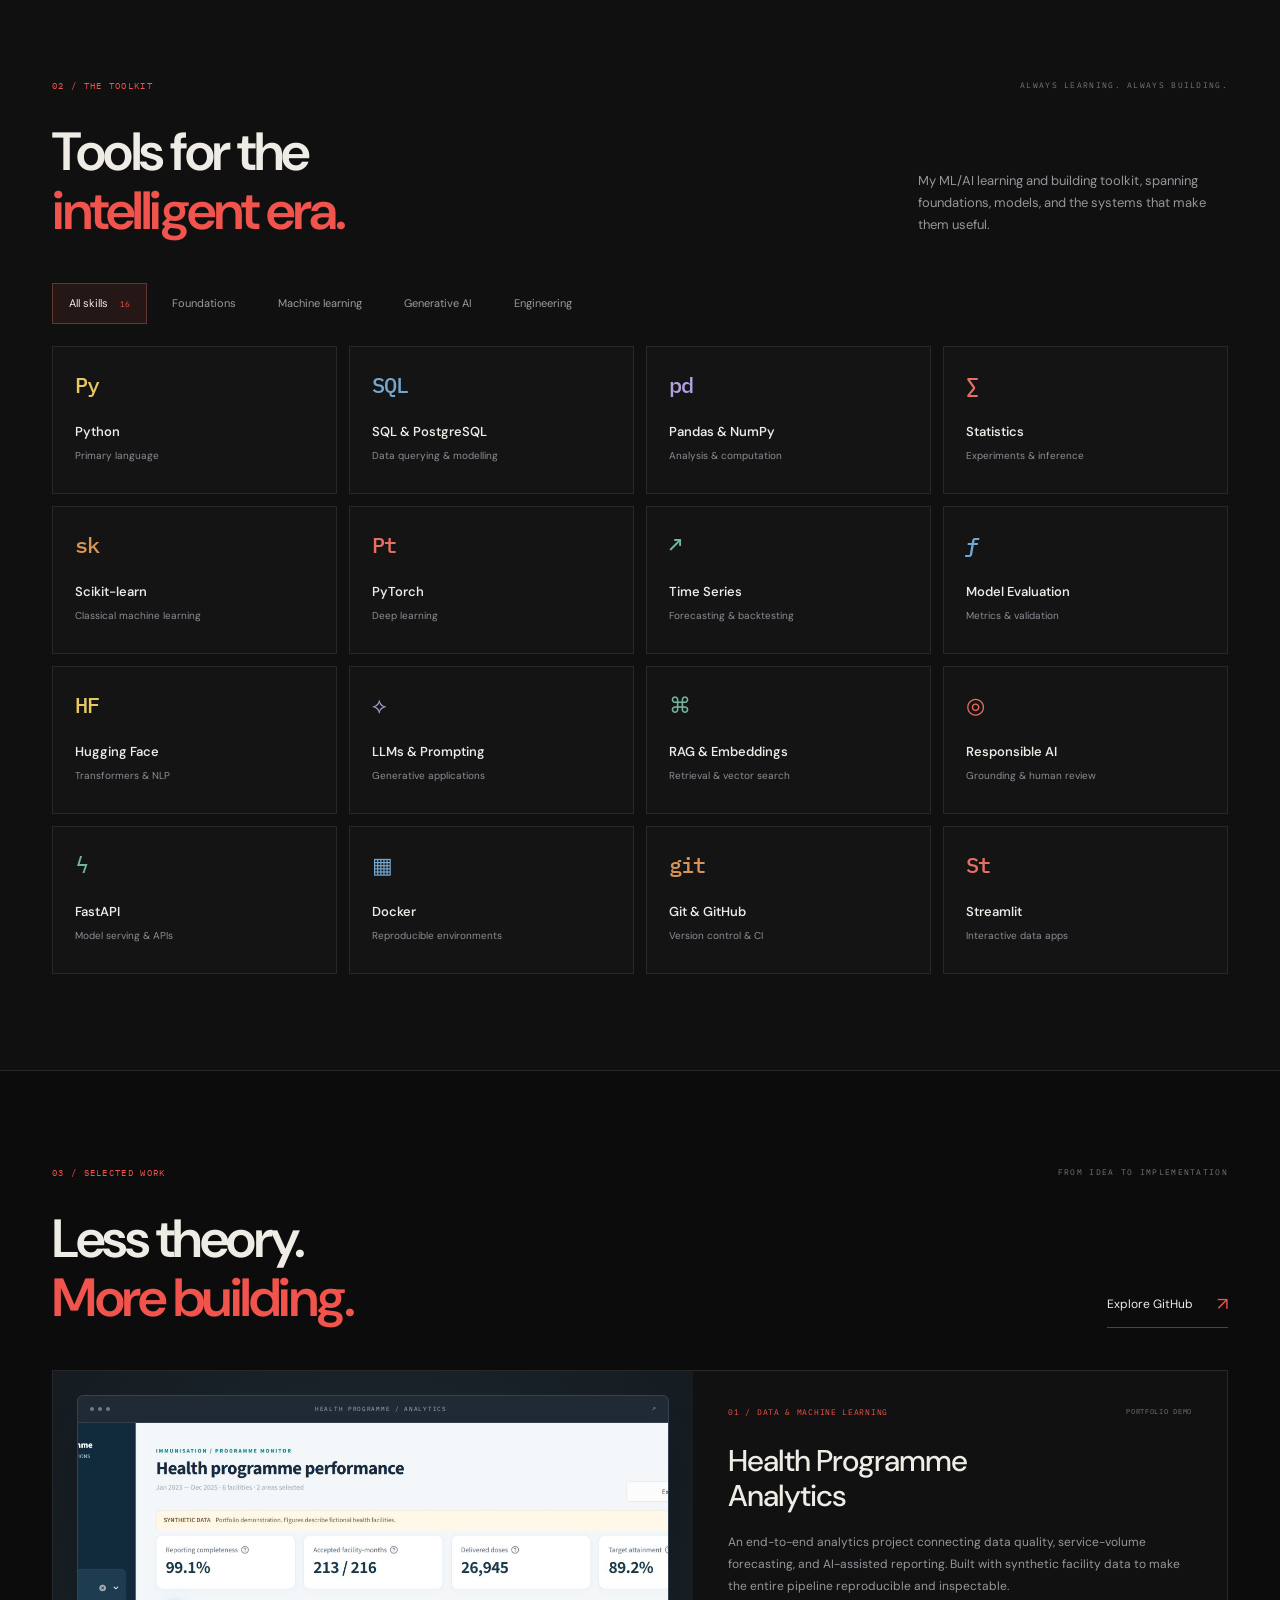
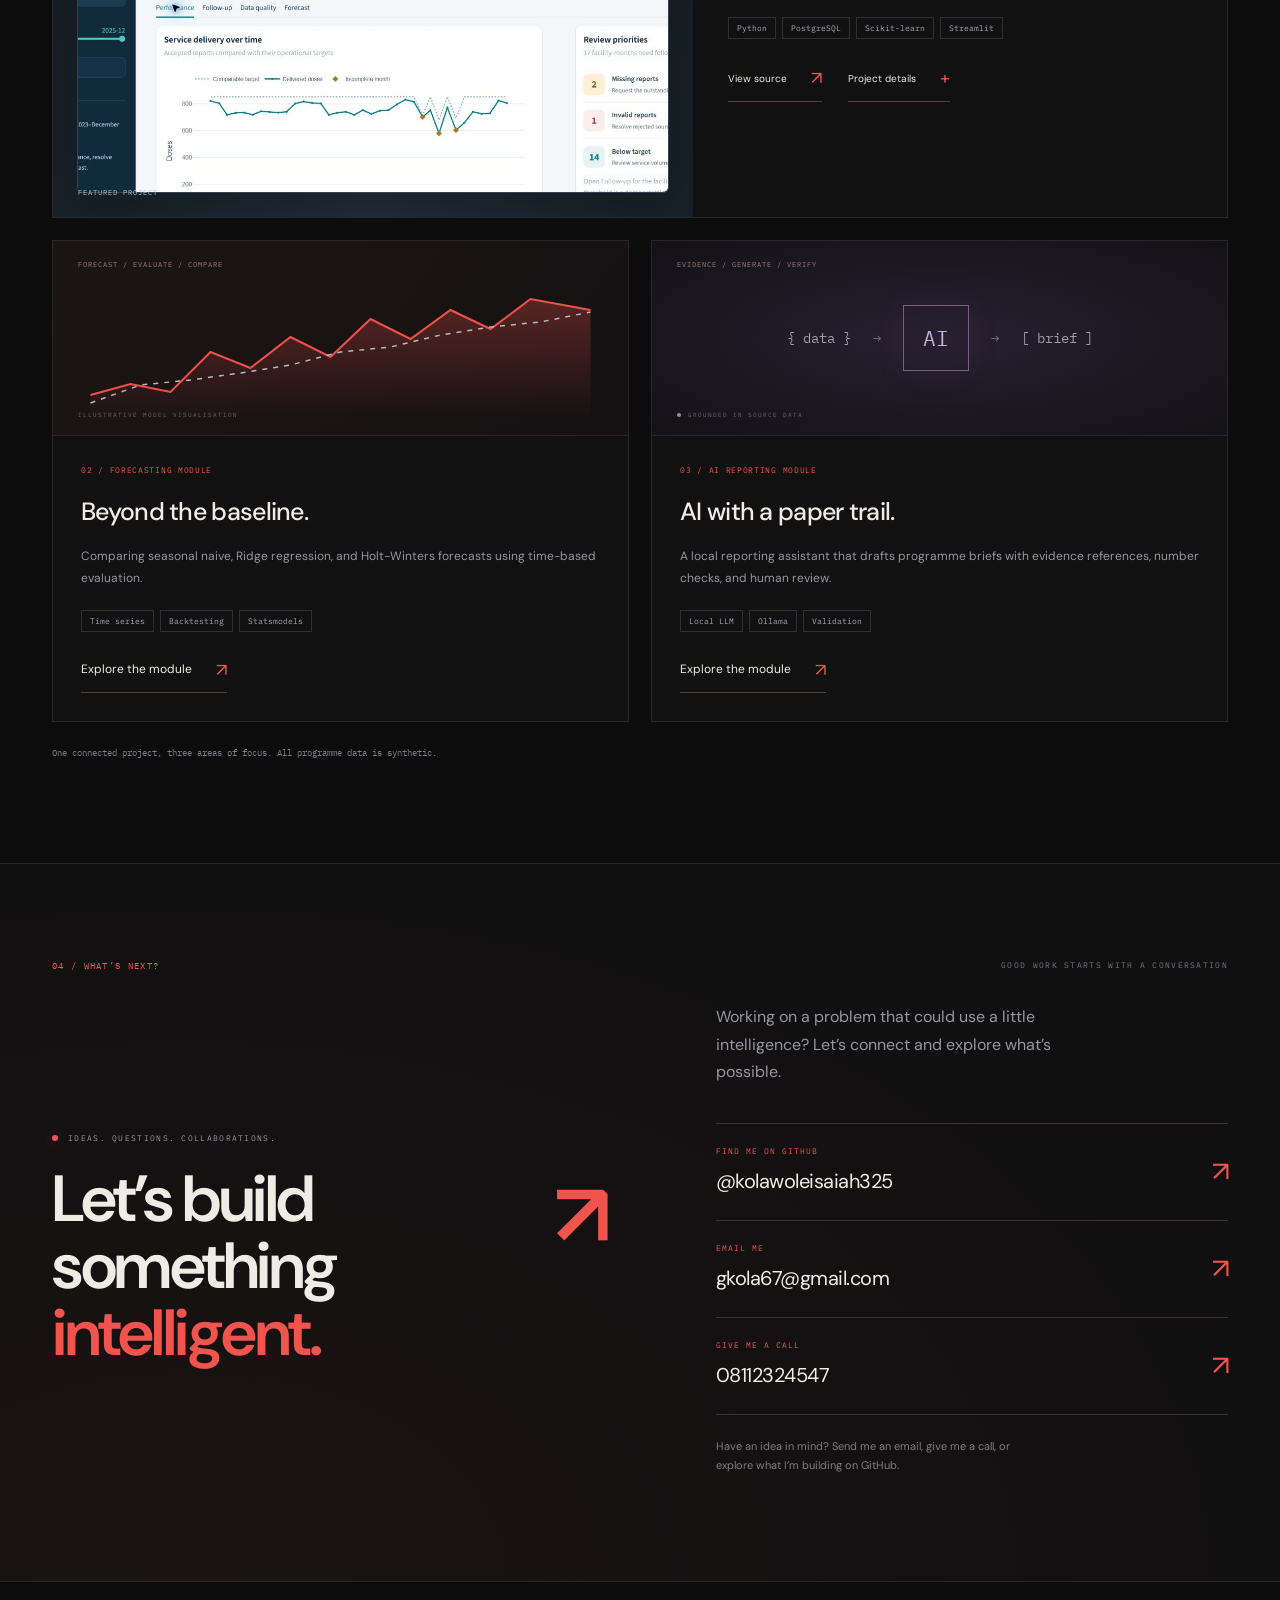
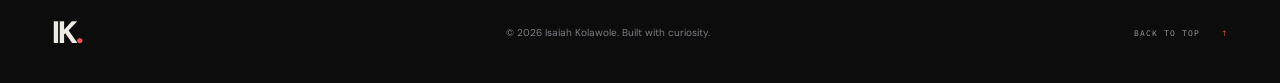
==== commit 2f46fc8e: "Add phone contact and refine interactive neural globe" ====
--- a/index.html
+++ b/index.html
@@ -11,6 +11,7 @@
   <link rel="icon" href="favicon.svg" type="image/svg+xml">
   <link rel="stylesheet" href="styles.css">
   <script src="script.js" defer></script>
+  <script src="neural-engine.js" defer></script>
 </head>
 <body>
   <a class="skip-link" href="#main">Skip to content</a>
@@ -30,12 +31,13 @@
         <div class="hero-actions"><a class="button button-primary" href="#projects">Explore my work <span aria-hidden="true">↗</span></a><a class="button button-outline" href="#contact">Get in touch <span aria-hidden="true">→</span></a></div>
         <div class="hero-social"><span class="micro">FIND ME ON</span><a href="https://github.com/kolawoleisaiah325" target="_blank" rel="noopener noreferrer"><svg viewBox="0 0 24 24" aria-hidden="true"><path fill="currentColor" d="M12 .8a11.2 11.2 0 0 0-3.54 21.83c.56.1.76-.24.76-.54v-2.1c-3.12.68-3.78-1.33-3.78-1.33-.5-1.3-1.24-1.64-1.24-1.64-1.02-.7.08-.69.08-.69 1.12.08 1.71 1.15 1.71 1.15 1 .1 1.67 1.9 3.28 1.35.1-.72.39-1.21.71-1.5-2.49-.29-5.11-1.25-5.11-5.55 0-1.23.44-2.23 1.15-3.01-.12-.29-.5-1.43.11-2.97 0 0 .94-.3 3.08 1.15a10.7 10.7 0 0 1 5.6 0c2.14-1.45 3.08-1.15 3.08-1.15.61 1.54.23 2.68.11 2.97.72.78 1.15 1.78 1.15 3.01 0 4.31-2.62 5.26-5.12 5.54.4.35.76 1.03.76 2.08v2.69c0 .3.2.65.77.54A11.2 11.2 0 0 0 12 .8Z"/></svg>GitHub <span aria-hidden="true">↗</span></a></div>
       </div>
-      <div class="neural-panel" role="img" aria-label="Animated neural network: connected layers transform data into intelligence">
-        <div class="panel-top"><span><span class="small-dot"></span> NEURAL ENGINE</span><span>01 / 03</span></div>
-        <canvas id="neural-canvas" aria-hidden="true"></canvas>
-        <div class="neural-center" aria-hidden="true"><span class="orbit orbit-one"></span><span class="orbit orbit-two"></span><span class="core">IK<span>NEURAL CORE</span></span></div>
+      <div class="neural-panel">
+        <div class="panel-top"><span><span class="small-dot"></span> NEURAL ENGINE</span><button id="neural-toggle" type="button" aria-label="Pause neural animation" aria-pressed="false"><span class="toggle-glyph" aria-hidden="true">Ⅱ</span><span class="toggle-label">PAUSE</span></button></div>
+        <canvas id="neural-canvas" role="img" aria-label="Decorative three-dimensional neural globe with glowing connections and orbiting particles. The view gently follows your pointer."></canvas>
+        <div class="neural-center" aria-hidden="true"><span class="core">IK<span>NEURAL CORE</span></span></div>
+        <div class="neural-legend" aria-hidden="true"><span>01</span> CONNECTED POSSIBILITIES</div>
         <div class="panel-bottom"><span>DATA <i>→</i> LEARNING <i>→</i> INTELLIGENCE</span><span class="signal-bars"><i></i><i></i><i></i><i></i><i></i></span></div>
-        <span class="panel-coordinate" aria-hidden="true">MODEL.EXPLORE()</span>
+        <span class="panel-coordinate" aria-hidden="true">IDEAS IN MOTION</span>
       </div>
       <div class="hero-bottom"><span class="micro">CURIOUS BY NATURE. ENGINEER BY PRACTICE.</span><a class="scroll-link" href="#about">SCROLL TO EXPLORE <span aria-hidden="true">↓</span></a></div>
     </section>
--- a/styles.css
+++ b/styles.css
@@ -5,5 +5,26 @@
 @media(max-width:1100px){.wrap,.site-header{width:calc(100% - 64px)}.hero{grid-template-columns:1.15fr 1fr;gap:25px;min-height:700px}.hero h1{font-size:86px}.neural-panel{height:360px}.hero .eyebrow{font-size:8px}.hero-intro{font-size:22px}.hero-description{font-size:12px}.about-grid,.contact-grid{gap:48px}.project-copy{padding:25px}.project-copy h3{font-size:26px}.contact-arrow{font-size:65px;right:0}}
 @media(max-width:760px){.wrap,.site-header{width:calc(100% - 40px)}.site-header{height:76px}.wordmark-label{font-size:8px;margin-left:12px}.menu-toggle{display:flex;flex-direction:column;gap:6px;justify-content:center;align-items:center;border:1px solid #423536;background:none;width:42px;height:40px;z-index:3}.menu-toggle span{height:1px;width:17px;background:var(--text);transition:transform .2s}.menu-toggle[aria-expanded=true] span:first-child{transform:translateY(3.5px) rotate(45deg)}.menu-toggle[aria-expanded=true] span:last-child{transform:translateY(-3.5px) rotate(-45deg)}nav{display:none;position:absolute;top:75px;left:-20px;right:-20px;background:#121113;border-bottom:1px solid #433031;padding:25px;gap:20px;flex-direction:column;align-items:stretch}nav.open{display:flex}nav a{padding:10px 0}nav .nav-contact{display:flex;justify-content:space-between}.hero{grid-template-columns:1fr;padding-top:45px;padding-bottom:82px;gap:36px;min-height:0}.hero h1{font-size:clamp(74px,15.7vw,114px);letter-spacing:-1px}.hero .eyebrow{font-size:7px;letter-spacing:.9px;margin-bottom:23px}.hero-intro{font-size:25px}.hero-description{font-size:13px;max-width:440px}.hero-actions{margin-top:26px}.button{padding:13px 17px;gap:20px;font-size:11px}.hero-social{margin-top:26px}.neural-panel{height:310px;margin:0}.hero-bottom{bottom:20px}.hero-bottom .micro{max-width:145px;line-height:1.7;font-size:7px}.scroll-link{font-size:7px;letter-spacing:.5px}.scroll-link span{margin-left:8px}.ticker{padding:12px 0}.ticker>div{font-size:9px;gap:26px}.section{padding-block:62px}.section-label{font-size:8px;padding-bottom:28px}.section-label>span:last-child{display:none}.about-grid{grid-template-columns:1fr;gap:28px}h2{font-size:40px;letter-spacing:-1.7px}.about-copy>p:first-child{font-size:16px}.about-copy>p{font-size:13px}.principles{gap:22px;grid-template-columns:1fr;margin-top:35px;padding-top:28px}.principles>div{padding-left:37px}.principles p{max-width:none}.section-heading{display:block;margin-bottom:28px}.section-heading>p{margin-top:22px;max-width:340px}.section-heading>.text-link{margin-top:24px}.skill-tabs{gap:3px}.skill-tabs button{padding:8px 10px;font-size:10px}.skills-grid{grid-template-columns:repeat(2,1fr);gap:9px}.skill-card{padding:18px 15px;min-height:138px}.skill-card h3{font-size:12px}.skill-card p{font-size:9px}.featured-project{grid-template-columns:1fr}.project-image{padding:30px 22px 42px;min-height:250px}.image-badge{bottom:16px;left:22px}.project-copy{padding:26px}.project-copy h3{font-size:30px}.project-pair{grid-template-columns:1fr;gap:20px;margin-top:20px}.mini-visual{height:180px}.project-note{font-size:8px;line-height:1.8}.contact-grid{grid-template-columns:1fr;gap:35px}.contact-grid h2{font-size:55px}.contact-arrow{right:25px;font-size:86px;top:0}.contact-copy>p:first-child{font-size:14px;margin-bottom:28px}.contact-link{font-size:19px}.contact-caption{max-width:none}footer{gap:15px;flex-wrap:wrap;padding-block:27px}footer p{font-size:9px}footer>a:last-child{display:none}dialog{padding:34px 25px}dialog h2{font-size:29px}}
 .report-flow>span{white-space:nowrap}.flow-core{flex-shrink:0}
+.neural-panel{overflow:hidden;background:radial-gradient(ellipse at 50% 52%,#39191055,transparent 70%),linear-gradient(140deg,#171316,#0d0c0e 65%);border-color:#55352e;box-shadow:0 0 70px #f0544c09,inset 0 0 60px #0005}
+.neural-panel:before,.neural-panel:after{border-color:#ff8c69}
+#neural-canvas{opacity:1}
+.neural-center{pointer-events:none}
+.neural-panel .core{width:75px;height:75px;font-size:32px;border-color:#ffb09380;background:radial-gradient(circle at 35% 28%,#713e31,#321c1d 48%,#170f12);color:#ffd1b4;box-shadow:0 0 18px #ff845640,0 0 64px #fa612a24,inset 0 0 12px #ffd6b71a;position:relative}
+.neural-panel .core:before{content:'';position:absolute;inset:-7px;border:1px solid #eb82512e;border-radius:50%}
+.neural-panel .core>span{font-size:5px;letter-spacing:1.4px;color:#dfaa97}
+.neural-panel .panel-top{color:#c4a69b;font-size:8px}
+#neural-toggle{display:flex;align-items:center;gap:7px;font:7px var(--mono);letter-spacing:1px;color:#bf9f93;background:#1c141480;border:1px solid #61403688;padding:6px 8px;min-height:28px;transition:border-color .2s,color .2s}
+#neural-toggle:hover{border-color:#ffb093;color:#ffd1b4}
+.toggle-glyph{font-size:11px;color:#f5a481}
+.neural-legend{position:absolute;bottom:61px;left:21px;right:21px;text-align:center;font:6px var(--mono);letter-spacing:1.5px;color:#9c6f62;pointer-events:none}
+.neural-legend>span{color:#e99f79;margin-right:8px}
+.neural-panel .panel-coordinate{top:40%;font-size:6px;color:#956c5e}
+.neural-panel .panel-bottom{color:#b79689;font-size:7px}
+.neural-panel .signal-bars i{background:#ee9678;animation:signal-wave 2s ease-in-out infinite alternate;transform-origin:bottom}
+.neural-panel .signal-bars i:nth-child(2){animation-delay:-.5s}.neural-panel .signal-bars i:nth-child(3){animation-delay:-1s}.neural-panel .signal-bars i:nth-child(4){animation-delay:-1.5s}
+.animation-paused .signal-bars i{animation-play-state:paused}
+@keyframes signal-wave{from{transform:scaleY(.4);opacity:.5}to{transform:scaleY(1);opacity:1}}
+.contact-link+.contact-link,#additional-contact .contact-link{border-top:0}
+@media(max-width:760px){.neural-panel .core{width:65px;height:65px;font-size:29px}.neural-panel .core>span{font-size:4px}.neural-legend{bottom:52px;font-size:5px}.neural-panel .panel-bottom{font-size:6px}.neural-panel .panel-top{font-size:7px}}
 @media(max-width:400px){.hero h1{font-size:clamp(64px,19vw,74px)}.report-flow{gap:13px;font-size:11px}.flow-core{width:55px;height:55px}.hero-actions{gap:8px}.hero-actions .button{gap:14px;padding-inline:14px}.contact-grid h2{font-size:49px}.contact-arrow{right:4px;font-size:69px}}
 @media(prefers-reduced-motion:reduce){html{scroll-behavior:auto}*,*:before,*:after{animation:none!important;transition:none!important}}
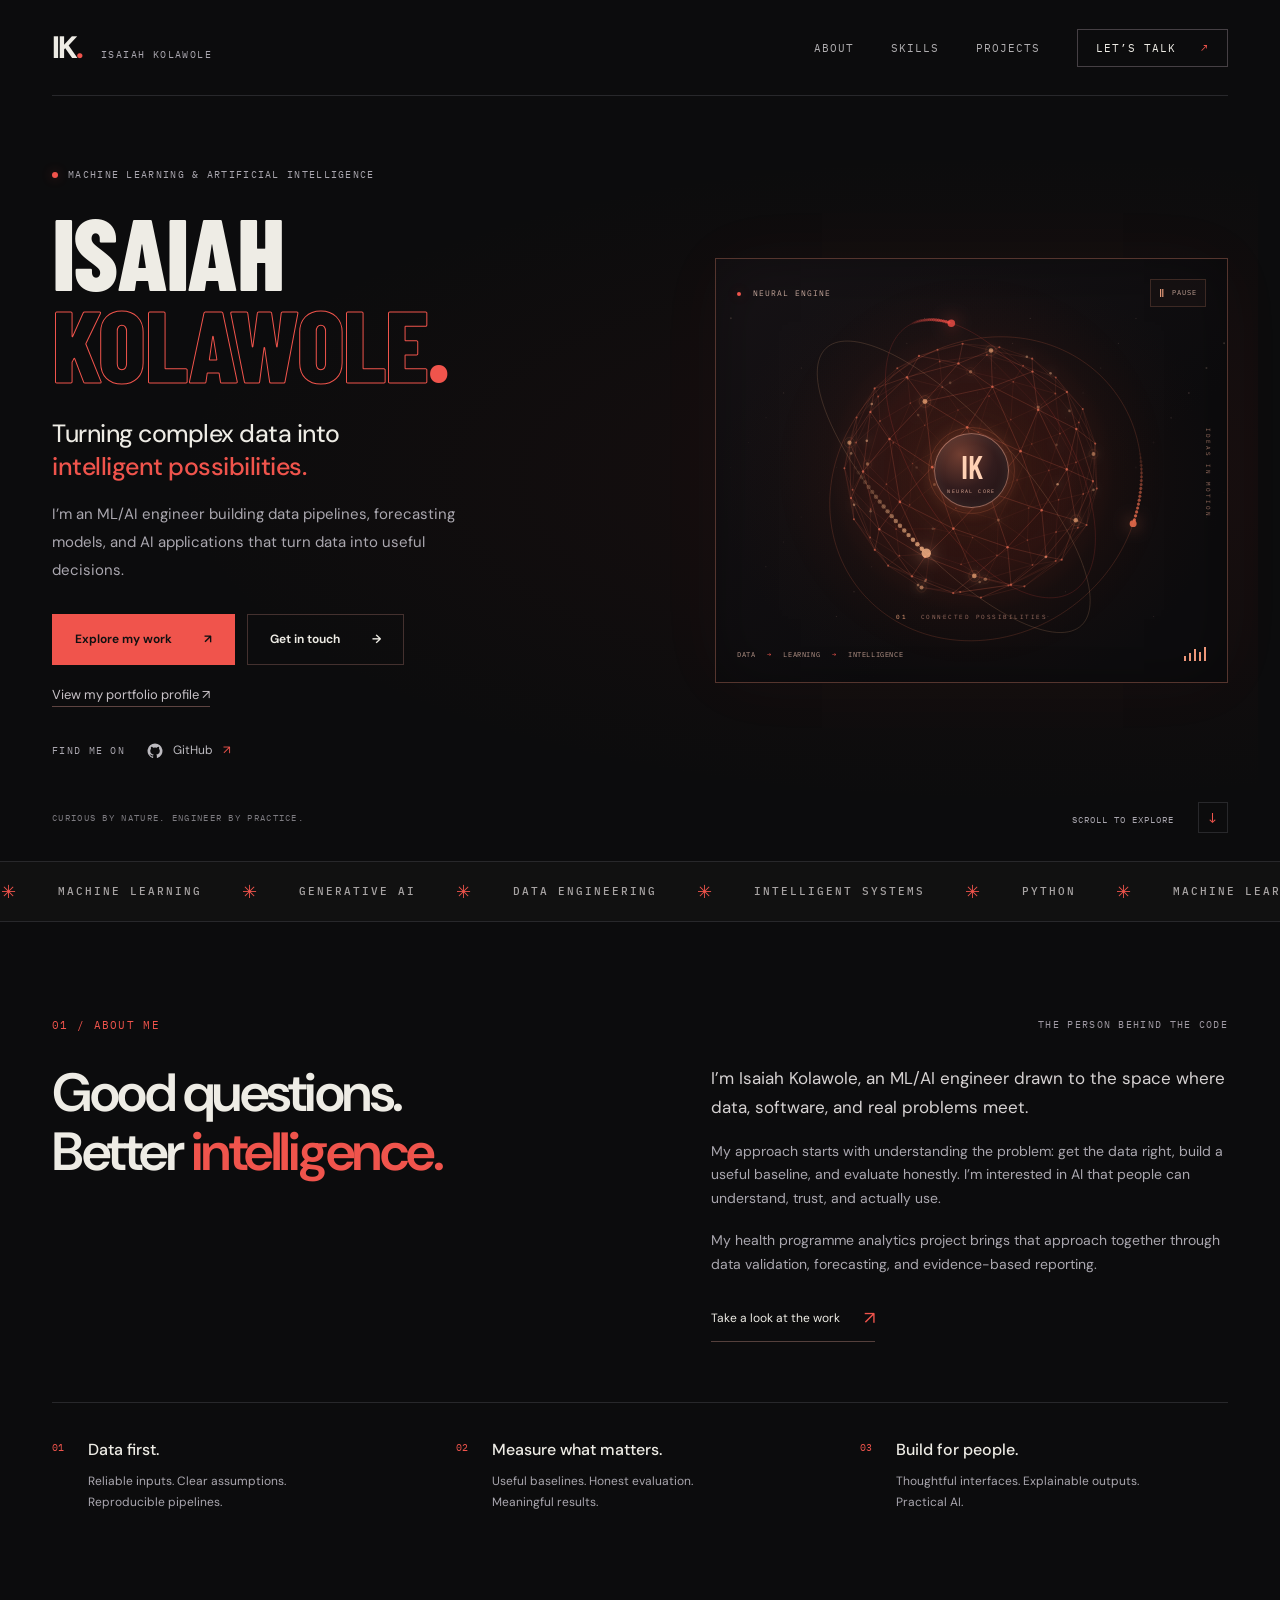
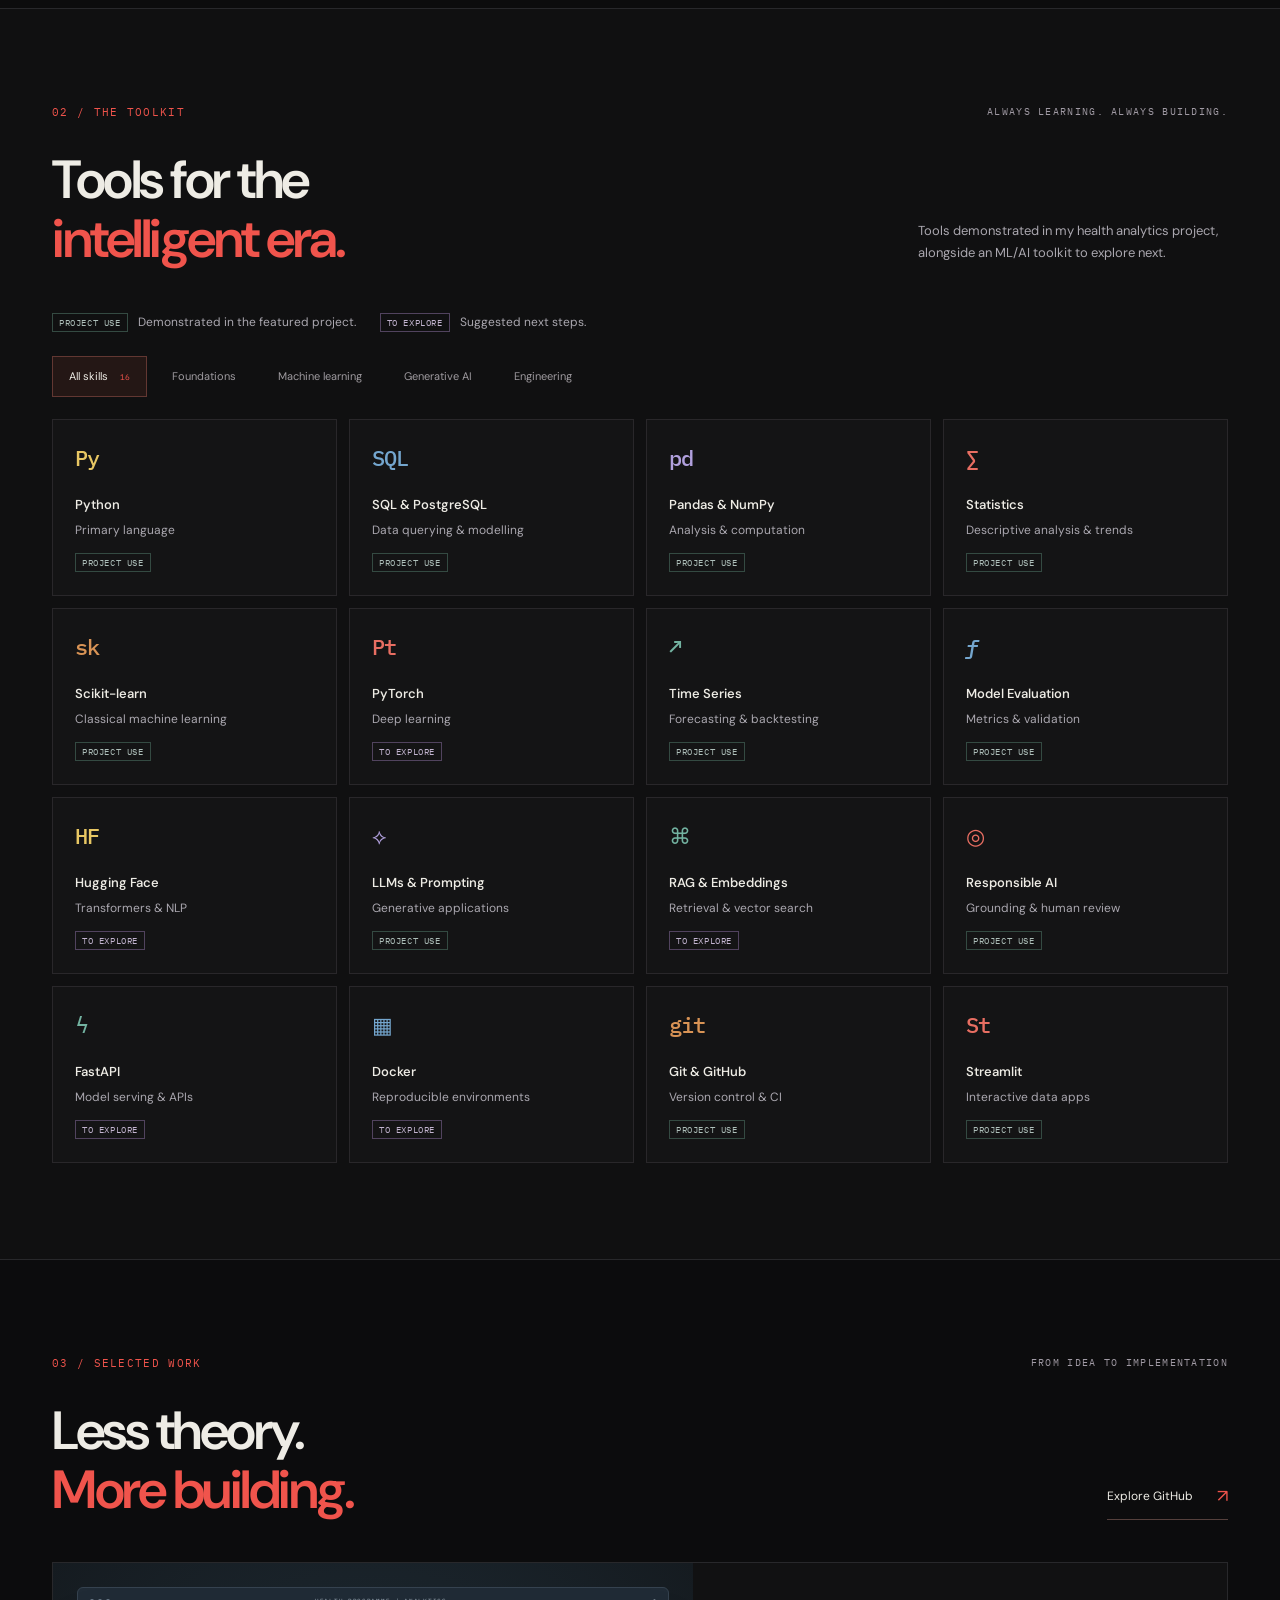
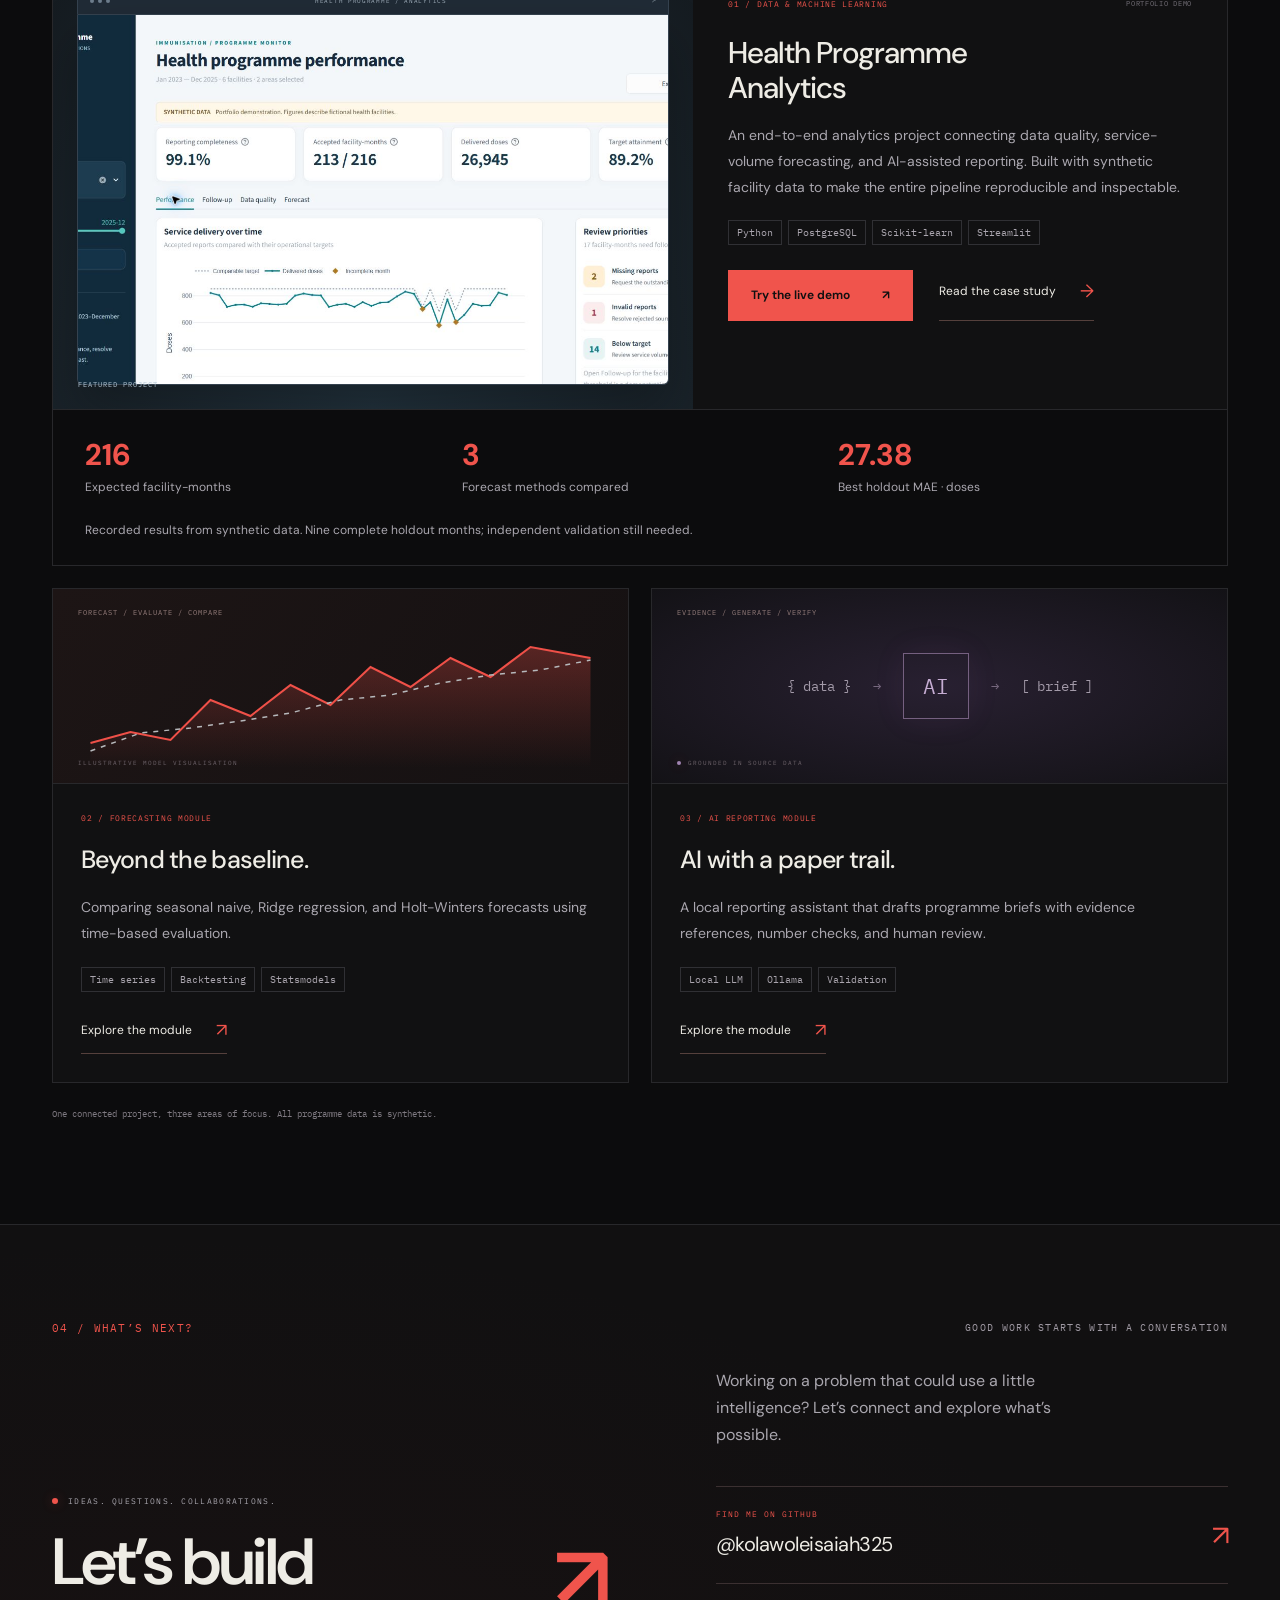
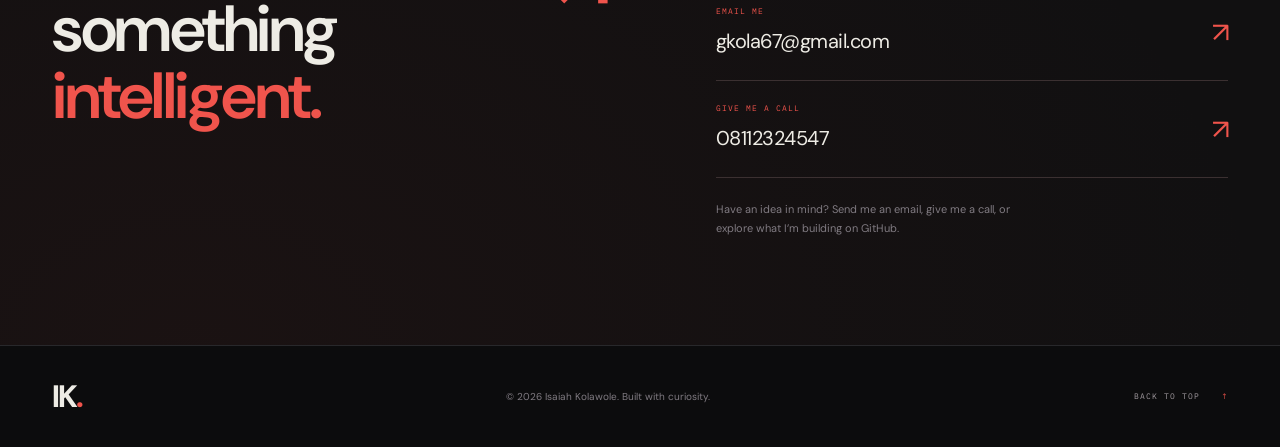
==== commit 370d4dbb: "Add interactive analytics demo and evidence-based portfolio case study" ====
--- a/index.html
+++ b/index.html
@@ -4,9 +4,14 @@
   <meta charset="UTF-8">
   <meta name="viewport" content="width=device-width, initial-scale=1">
   <meta name="theme-color" content="#0c0c0d">
-  <meta name="description" content="Isaiah Kolawole — ML & AI Engineer. Exploring machine learning, intelligent applications, and data that makes a difference.">
+  <meta name="description" content="Isaiah Kolawole — ML/AI engineer building data pipelines, forecasting models, and AI applications. Explore a working analytics demo and an evidence-backed project case study.">
   <meta property="og:title" content="Isaiah Kolawole — ML & AI Engineer">
   <meta property="og:description" content="From raw data to real intelligence. Explore my projects, toolkit, and approach to building AI.">
+  <meta property="og:image" content="https://isaiah-kolawole-portfolio.vercel.app/assets/social-preview.png">
+  <meta property="og:url" content="https://isaiah-kolawole-portfolio.vercel.app/">
+  <meta property="og:type" content="website">
+  <meta name="twitter:card" content="summary_large_image">
+  <link rel="canonical" href="https://isaiah-kolawole-portfolio.vercel.app/">
   <title>Isaiah Kolawole — ML & AI Engineer</title>
   <link rel="icon" href="favicon.svg" type="image/svg+xml">
   <link rel="stylesheet" href="styles.css">
@@ -27,8 +32,9 @@
         <p class="eyebrow"><span class="status-dot"></span> MACHINE LEARNING & ARTIFICIAL INTELLIGENCE</p>
         <h1 id="hero-heading">ISAIAH<br><span>KOLAWOLE<span class="name-dot">.</span></span></h1>
         <p class="hero-intro">Turning complex data into<br><strong>intelligent possibilities.</strong></p>
-        <p class="hero-description">I’m an ML/AI engineer interested in practical machine learning, thoughtful AI applications, and the engineering that brings them to life.</p>
+        <p class="hero-description">I’m an ML/AI engineer building data pipelines, forecasting models, and AI applications that turn data into useful decisions.</p>
         <div class="hero-actions"><a class="button button-primary" href="#projects">Explore my work <span aria-hidden="true">↗</span></a><a class="button button-outline" href="#contact">Get in touch <span aria-hidden="true">→</span></a></div>
+        <a class="profile-link" href="profile.html">View my portfolio profile <span aria-hidden="true">↗</span></a>
         <div class="hero-social"><span class="micro">FIND ME ON</span><a href="https://github.com/kolawoleisaiah325" target="_blank" rel="noopener noreferrer"><svg viewBox="0 0 24 24" aria-hidden="true"><path fill="currentColor" d="M12 .8a11.2 11.2 0 0 0-3.54 21.83c.56.1.76-.24.76-.54v-2.1c-3.12.68-3.78-1.33-3.78-1.33-.5-1.3-1.24-1.64-1.24-1.64-1.02-.7.08-.69.08-.69 1.12.08 1.71 1.15 1.71 1.15 1 .1 1.67 1.9 3.28 1.35.1-.72.39-1.21.71-1.5-2.49-.29-5.11-1.25-5.11-5.55 0-1.23.44-2.23 1.15-3.01-.12-.29-.5-1.43.11-2.97 0 0 .94-.3 3.08 1.15a10.7 10.7 0 0 1 5.6 0c2.14-1.45 3.08-1.15 3.08-1.15.61 1.54.23 2.68.11 2.97.72.78 1.15 1.78 1.15 3.01 0 4.31-2.62 5.26-5.12 5.54.4.35.76 1.03.76 2.08v2.69c0 .3.2.65.77.54A11.2 11.2 0 0 0 12 .8Z"/></svg>GitHub <span aria-hidden="true">↗</span></a></div>
       </div>
       <div class="neural-panel">
@@ -48,13 +54,14 @@
       <div class="principles"><div><span class="principle-number">01</span><h3>Data first.</h3><p>Reliable inputs. Clear assumptions. Reproducible pipelines.</p></div><div><span class="principle-number">02</span><h3>Measure what matters.</h3><p>Useful baselines. Honest evaluation. Meaningful results.</p></div><div><span class="principle-number">03</span><h3>Build for people.</h3><p>Thoughtful interfaces. Explainable outputs. Practical AI.</p></div></div>
     </section>
     <section id="skills" class="section skills-section">
-      <div class="wrap"><div class="section-label"><span>02 / THE TOOLKIT</span><span>ALWAYS LEARNING. ALWAYS BUILDING.</span></div><div class="section-heading"><h2>Tools for the<br><em>intelligent era.</em></h2><p>My ML/AI learning and building toolkit, spanning foundations, models, and the systems that make them useful.</p></div>
+      <div class="wrap"><div class="section-label"><span>02 / THE TOOLKIT</span><span>ALWAYS LEARNING. ALWAYS BUILDING.</span></div><div class="section-heading"><h2>Tools for the<br><em>intelligent era.</em></h2><p>Tools demonstrated in my health analytics project, alongside an ML/AI toolkit to explore next.</p></div>
+        <div class="skills-legend"><span><span class="experience-badge">PROJECT USE</span> Demonstrated in the featured project.</span><span><span class="experience-badge to-explore">TO EXPLORE</span> Suggested next steps.</span></div>
         <div class="skill-tabs" role="group" aria-label="Filter skills"><button class="active" data-filter="all" aria-pressed="true">All skills <span>16</span></button><button data-filter="foundations" aria-pressed="false">Foundations</button><button data-filter="ml" aria-pressed="false">Machine learning</button><button data-filter="ai" aria-pressed="false">Generative AI</button><button data-filter="engineering" aria-pressed="false">Engineering</button></div>
         <div class="skills-grid">
           <article class="skill-card" data-category="foundations"><span class="skill-symbol yellow">Py</span><h3>Python</h3><p>Primary language</p></article>
           <article class="skill-card" data-category="foundations"><span class="skill-symbol blue">SQL</span><h3>SQL & PostgreSQL</h3><p>Data querying & modelling</p></article>
           <article class="skill-card" data-category="foundations"><span class="skill-symbol violet">pd</span><h3>Pandas & NumPy</h3><p>Analysis & computation</p></article>
-          <article class="skill-card" data-category="foundations"><span class="skill-symbol coral">∑</span><h3>Statistics</h3><p>Experiments & inference</p></article>
+          <article class="skill-card" data-category="foundations"><span class="skill-symbol coral">∑</span><h3>Statistics</h3><p>Descriptive analysis & trends</p></article>
           <article class="skill-card" data-category="ml"><span class="skill-symbol orange">sk</span><h3>Scikit-learn</h3><p>Classical machine learning</p></article>
           <article class="skill-card" data-category="ml"><span class="skill-symbol coral">Pt</span><h3>PyTorch</h3><p>Deep learning</p></article>
           <article class="skill-card" data-category="ml"><span class="skill-symbol green">↗</span><h3>Time Series</h3><p>Forecasting & backtesting</p></article>
@@ -72,7 +79,8 @@
     </section>
     <section id="projects" class="section wrap">
       <div class="section-label"><span>03 / SELECTED WORK</span><span>FROM IDEA TO IMPLEMENTATION</span></div><div class="section-heading"><h2>Less theory.<br><em>More building.</em></h2><a class="text-link" href="https://github.com/kolawoleisaiah325" target="_blank" rel="noopener noreferrer">Explore GitHub <span aria-hidden="true">↗</span></a></div>
-      <article class="featured-project"><div class="project-image"><div class="image-toolbar"><span><i></i><i></i><i></i></span><span>HEALTH PROGRAMME / ANALYTICS</span><span>↗</span></div><img src="assets/health-dashboard.jpg" alt="Health programme dashboard showing synthetic data, reporting completeness, service delivery, and facility performance" loading="lazy" width="1600" height="1000"><span class="image-badge">FEATURED PROJECT</span></div><div class="project-copy"><div class="project-meta"><span>01 / DATA & MACHINE LEARNING</span><span>PORTFOLIO DEMO</span></div><h3>Health Programme<br>Analytics</h3><p>An end-to-end analytics project connecting data quality, service-volume forecasting, and AI-assisted reporting. Built with synthetic facility data to make the entire pipeline reproducible and inspectable.</p><div class="tags"><span>Python</span><span>PostgreSQL</span><span>Scikit-learn</span><span>Streamlit</span></div><div class="project-actions"><a class="text-link" href="https://github.com/kolawoleisaiah325/health-programme-analytics" target="_blank" rel="noopener noreferrer">View source <span aria-hidden="true">↗</span></a><button class="text-link" data-project="health">Project details <span aria-hidden="true">+</span></button></div></div></article>
+      <article class="featured-project"><div class="project-image"><div class="image-toolbar"><span><i></i><i></i><i></i></span><span>HEALTH PROGRAMME / ANALYTICS</span><span>↗</span></div><img src="assets/health-dashboard.jpg" alt="Health programme dashboard showing synthetic data, reporting completeness, service delivery, and facility performance" loading="lazy" width="1600" height="1000"><span class="image-badge">FEATURED PROJECT</span></div><div class="project-copy"><div class="project-meta"><span>01 / DATA & MACHINE LEARNING</span><span>PORTFOLIO DEMO</span></div><h3>Health Programme<br>Analytics</h3><p>An end-to-end analytics project connecting data quality, service-volume forecasting, and AI-assisted reporting. Built with synthetic facility data to make the entire pipeline reproducible and inspectable.</p><div class="tags"><span>Python</span><span>PostgreSQL</span><span>Scikit-learn</span><span>Streamlit</span></div><div class="project-actions"><a class="button button-primary" href="demo.html">Try the live demo <span aria-hidden="true">↗</span></a><a class="text-link" href="case-study.html">Read the case study <span aria-hidden="true">→</span></a></div></div></article>
+      <div class="project-evidence"><div><strong>216</strong><span>Expected facility-months</span></div><div><strong>3</strong><span>Forecast methods compared</span></div><div><strong>27.38</strong><span>Best holdout MAE · doses</span></div><p>Recorded results from synthetic data. Nine complete holdout months; independent validation still needed.</p></div>
       <div class="project-pair"><article class="mini-project"><div class="mini-visual chart-visual" aria-hidden="true"><span class="visual-label">FORECAST / EVALUATE / COMPARE</span><svg viewBox="0 0 500 130"><defs><linearGradient id="fade" x1="0" y1="0" x2="0" y2="1"><stop offset="0" stop-color="#ef5048" stop-opacity=".3"/><stop offset="1" stop-color="#ef5048" stop-opacity="0"/></linearGradient></defs><path d="M0 105L40 94 80 102 120 62 160 78 200 47 240 67 280 29 320 49 360 20 400 39 440 9 500 20V130H0Z" fill="url(#fade)"/><path d="M0 105L40 94 80 102 120 62 160 78 200 47 240 67 280 29 320 49 360 20 400 39 440 9 500 20" fill="none" stroke="#ef5048" stroke-width="2"/><path d="M0 113L50 95 100 90 150 83 200 75 250 62 300 57 350 45 400 37 450 32 500 22" fill="none" stroke="#b6b8bb" stroke-width="1.5" stroke-dasharray="5 6"/></svg><span class="visual-foot">ILLUSTRATIVE MODEL VISUALISATION</span></div><div class="mini-copy"><div class="project-meta"><span>02 / FORECASTING MODULE</span></div><h3>Beyond the baseline.</h3><p>Comparing seasonal naive, Ridge regression, and Holt-Winters forecasts using time-based evaluation.</p><div class="tags"><span>Time series</span><span>Backtesting</span><span>Statsmodels</span></div><button class="text-link" data-project="forecast">Explore the module <span aria-hidden="true">↗</span></button></div></article>
       <article class="mini-project"><div class="mini-visual report-visual" aria-hidden="true"><span class="visual-label">EVIDENCE / GENERATE / VERIFY</span><div class="report-flow"><span>{ data }</span><i>→</i><span class="flow-core">AI</span><i>→</i><span>[ brief ]</span></div><span class="visual-foot"><span class="small-dot"></span> GROUNDED IN SOURCE DATA</span></div><div class="mini-copy"><div class="project-meta"><span>03 / AI REPORTING MODULE</span></div><h3>AI with a paper trail.</h3><p>A local reporting assistant that drafts programme briefs with evidence references, number checks, and human review.</p><div class="tags"><span>Local LLM</span><span>Ollama</span><span>Validation</span></div><button class="text-link" data-project="report">Explore the module <span aria-hidden="true">↗</span></button></div></article></div>
       <p class="project-note">One connected project, three areas of focus. All programme data is synthetic.</p>
--- a/styles.css
+++ b/styles.css
@@ -28,3 +28,13 @@
 @media(max-width:760px){.neural-panel .core{width:65px;height:65px;font-size:29px}.neural-panel .core>span{font-size:4px}.neural-legend{bottom:52px;font-size:5px}.neural-panel .panel-bottom{font-size:6px}.neural-panel .panel-top{font-size:7px}}
 @media(max-width:400px){.hero h1{font-size:clamp(64px,19vw,74px)}.report-flow{gap:13px;font-size:11px}.flow-core{width:55px;height:55px}.hero-actions{gap:8px}.hero-actions .button{gap:14px;padding-inline:14px}.contact-grid h2{font-size:49px}.contact-arrow{right:4px;font-size:69px}}
 @media(prefers-reduced-motion:reduce){html{scroll-behavior:auto}*,*:before,*:after{animation:none!important;transition:none!important}}
+
+/* Portfolio evidence and readable supporting pages. */
+:root{--muted:#aaa7af}
+.case-content,.case-index,.profile-main,.demo-evaluation>div{min-width:0}.profile-main a{overflow-wrap:anywhere}
+.hero-description{font-size:15px}.section-label{font-size:11px}.section-label>span:last-child{font-size:10px;color:#a09aa4}.skill-card p{font-size:12px;color:var(--muted)}.project-copy p,.mini-copy p{font-size:14px}.tags span{font-size:10px}.project-actions .text-link{font-size:12px}.profile-link{display:inline-block;margin-top:19px;color:#c8c2c7;font-size:13px;border-bottom:1px solid #5e4441}.profile-link:hover{color:var(--red)}
+.experience-badge{display:inline-block;margin-top:13px;font:9px var(--mono);letter-spacing:.6px;color:#aebfba;border:1px solid #344a42;padding:3px 6px}.experience-badge.to-explore{color:#c3b5d0;border-color:#51435e}.skills-legend{display:flex;gap:24px;flex-wrap:wrap;margin-bottom:24px;font-size:12px;color:var(--muted)}.skills-legend .experience-badge{margin:0 7px 0 0}.project-evidence{display:grid;grid-template-columns:repeat(3,1fr);border:1px solid var(--line);border-top:0;padding:25px 32px;gap:20px}.project-evidence strong{display:block;color:var(--red);font-size:30px;line-height:1.3}.project-evidence span{font-size:12px;color:var(--muted)}.project-evidence>p{grid-column:1/-1;font-size:12px;color:var(--muted);margin:0}.detail-back{font-size:13px;color:var(--muted)}.detail-back:hover{color:var(--red)}
+.case-main{padding-top:65px}.case-main h1,.demo-main h1{font:600 clamp(44px,5.8vw,76px)/1.08 var(--sans);letter-spacing:-3px;margin:0 0 25px}.case-main h1 em,.demo-main h1 em{font-style:normal;color:var(--red)}.case-lead{max-width:700px;font-size:19px;color:var(--muted)}.case-actions{display:flex;align-items:center;flex-wrap:wrap;gap:28px;margin:30px 0}.case-notice{padding:16px 20px;border:1px solid #715139;background:#36281b55;color:#d9c1a6;font-size:13px;margin:30px 0}.case-notice strong{font:10px var(--mono);letter-spacing:1px;display:inline-block;margin-right:14px}.case-layout{display:grid;grid-template-columns:220px minmax(0,1fr);gap:70px;padding-top:35px}.case-index{display:flex;flex-direction:column;align-self:start;gap:17px;position:sticky;top:30px;font:12px var(--mono);color:var(--muted)}.case-index a:hover{color:var(--red)}.case-content section{padding:12px 0 48px;margin-bottom:25px;border-bottom:1px solid var(--line);scroll-margin-top:30px}.case-content h2,.demo-main h2{font-size:32px;letter-spacing:-1px;line-height:1.25;margin-bottom:20px}.case-content p,.case-list{font-size:16px;color:var(--muted);line-height:1.85}.case-content .eyebrow{font:11px var(--mono);color:var(--red)}.case-content strong{color:var(--text)}.architecture-flow{margin:30px 0}.architecture-flow>div{padding:20px 24px;border:1px solid var(--line);background:var(--surface);display:grid;gap:4px}.architecture-flow small{font:10px var(--mono);color:var(--red);letter-spacing:1px}.architecture-flow strong{font-size:17px}.architecture-flow div>span{font-size:13px;color:var(--muted)}.flow-arrow{display:block;color:var(--red);padding:5px 24px}.case-stats{display:grid;grid-template-columns:1fr 1fr;gap:20px;margin:25px 0}.case-stats>div{border:1px solid var(--line);padding:22px}.case-stats strong{font-size:32px;display:block;color:var(--red)}.case-stats span{font-size:13px;color:var(--muted)}.table-scroll{overflow-x:auto;max-width:100%}.evaluation-table{width:100%;border-collapse:collapse;font-size:14px;min-width:420px}.evaluation-table caption{text-align:left;padding:15px 0;color:var(--muted);font-size:12px}.evaluation-table th,.evaluation-table td{padding:16px 14px;border-bottom:1px solid var(--line);text-align:left}.evaluation-table thead th{font-size:11px;color:var(--muted);font-weight:500}.evaluation-table th[scope=row]{font-weight:500}.best-model{background:#25443d33}.best-model th span{display:block;font:10px var(--mono);color:#86c6b5;margin-top:5px}.case-content .case-caption{font-size:13px}.case-list{padding-left:22px}.case-list li{margin:10px 0}.case-next .button{margin-top:15px}
+.demo-page{--bg:#f3f6f8;--surface:#fff;--text:#172e3d;--muted:#536b7b;--line:#d7e1e7;--red:#b73831;color-scheme:light}.demo-page .site-header{height:86px}.demo-main{padding:45px 0 60px}.demo-heading{display:flex;justify-content:space-between;align-items:flex-end;gap:25px}.demo-main h1{font-size:clamp(40px,5vw,62px);letter-spacing:-2px}.demo-heading p{font-size:16px;color:var(--muted);margin-bottom:0}.demo-heading .text-link{white-space:nowrap;font-size:12px}.demo-page .case-notice{background:#fff8e8;border-color:#e0ce9e;color:#665124}.demo-filters{display:grid;grid-template-columns:1fr 1fr auto auto;gap:16px;align-items:end}.demo-page label{display:grid;gap:7px;font-size:12px;font-weight:600;color:var(--muted)}.demo-page select{font:14px var(--sans);color:var(--text);border:1px solid #b2c4ce;background:white;padding:12px;min-height:46px;border-radius:3px;max-width:100%}.demo-page select:focus-visible{outline:2px solid #0b7d86;outline-offset:3px}.demo-page .button{font-size:13px;border-radius:3px;min-height:46px}.demo-page .button-outline{background:#fff;border-color:#b2c4ce}.demo-page .button-primary{background:#173f53;border-color:#173f53;color:#fff}.demo-page .button:hover{transform:none;background:#e4eef2}.demo-page .button-primary:hover{background:#275b71}.demo-page button:disabled,.demo-page select:disabled{opacity:.55;cursor:default}.demo-scope{font-size:13px;color:var(--muted);margin:22px 0 18px}.demo-metrics{display:grid;grid-template-columns:repeat(4,1fr);gap:16px;margin-bottom:25px}.demo-metrics article{background:white;border:1px solid var(--line);border-radius:5px;padding:20px}.demo-metrics p{font-size:12px;color:var(--muted);margin:0 0 12px}.demo-metrics strong{display:block;font-size:34px;letter-spacing:-1px;line-height:1.25}.demo-metrics span{display:block;margin-top:10px;font-size:11px;color:var(--muted)}.demo-chart-card,.demo-records{background:white;border:1px solid var(--line);border-radius:5px;padding:26px;margin-bottom:25px;min-width:0}.demo-card-heading{display:flex;justify-content:space-between;align-items:start;gap:20px}.demo-main .demo-card-heading h2{font-size:23px;margin:0 0 6px;letter-spacing:-.5px}.demo-card-heading p{color:var(--muted);font-size:13px;margin:0}.chart-legend{display:flex;flex-wrap:wrap;gap:15px;font-size:10px;justify-content:flex-end}.chart-legend span:before{content:'';display:inline-block;width:12px;height:3px;margin-right:5px;vertical-align:middle}.legend-delivered:before{background:#087f8c}.legend-target:before{background:#71849c}.legend-gap:before{background:#ae7616}.demo-page #demo-chart{display:block;width:100%;height:auto;margin-top:22px;overflow:visible}.demo-chart-note{font-size:12px;color:var(--muted);line-height:1.7;margin:16px 0 0}.demo-card-heading label{width:220px;flex-shrink:0}.demo-table{border-collapse:collapse;width:100%;min-width:750px;font-size:13px}.demo-table th,.demo-table td{padding:16px 12px;border-bottom:1px solid var(--line);text-align:left}.demo-table thead th{font-size:11px;color:var(--muted);font-weight:600;background:#f6f9fa}.demo-table small{display:block;font-size:11px;color:var(--muted)}.record-status{display:inline-block;border-radius:3px;padding:3px 7px;font-size:11px;text-transform:capitalize}.record-status.accepted{background:#e5f3ef;color:#256653}.record-status.missing{background:#fff1d4;color:#865808}.record-status.invalid{background:#fbe7e6;color:#a43a33}#table-count{font-size:12px;color:var(--muted)}.demo-pagination{display:flex;justify-content:space-between;align-items:center;margin-top:20px;gap:12px}.demo-pagination .button{min-height:40px;padding:8px 14px;font-size:12px}#page-label{font-size:12px;color:var(--muted)}.demo-evaluation{display:grid;grid-template-columns:1fr 1fr;gap:50px;padding:30px 0}.demo-evaluation p:not(.eyebrow){font-size:14px;color:var(--muted)}.demo-evaluation .evaluation-table{min-width:400px}.demo-page .best-model{background:#e4f2ed}.demo-page .best-model th span{color:#266954}.demo-page footer p{color:var(--muted)}#demo-error{padding:20px;background:#fbe7e6;color:#92342d;border:1px solid #dfbbb6;margin-bottom:20px}#demo-error a{text-decoration:underline}
+@media(max-width:1000px){.case-layout{grid-template-columns:170px minmax(0,1fr);gap:35px}.demo-filters{grid-template-columns:1fr 1fr}.demo-metrics{grid-template-columns:repeat(2,1fr)}.demo-heading{display:block}.demo-heading>.text-link{margin-top:20px}.demo-evaluation{gap:25px}.demo-card-heading{flex-wrap:wrap}.chart-legend{justify-content:flex-start}.hero-grid{inset:0}}
+@media(max-width:760px){.hero-description{font-size:14px}.skill-card p{font-size:11px}.section-label{font-size:10px}.skills-legend{gap:10px}.project-evidence{padding:22px;gap:15px}.project-evidence strong{font-size:25px}.project-evidence span{font-size:11px}.case-main{padding-top:35px}.case-main h1{letter-spacing:-2px}.case-lead{font-size:16px}.case-layout{grid-template-columns:1fr;gap:25px}.case-index{position:static;display:flex;flex-direction:row;flex-wrap:wrap;gap:10px 20px;border-bottom:1px solid var(--line);padding-bottom:25px;font-size:11px}.case-content h2{font-size:28px}.case-content p,.case-list{font-size:15px}.case-stats>div{padding:16px}.case-stats strong{font-size:27px}.detail-back{font-size:11px}.detail-page .wordmark-label,.demo-page .wordmark-label{display:none}.demo-main{padding-top:30px}.demo-main h1{font-size:42px}.demo-heading p{font-size:14px}.case-notice{font-size:12px;padding:15px}.case-notice strong{display:block;margin-bottom:6px}.demo-filters{gap:12px}.demo-page select{font-size:13px;width:100%;padding:10px}.demo-page .button{padding:12px;font-size:12px;gap:10px}.demo-metrics{gap:10px}.demo-metrics article{padding:15px}.demo-metrics strong{font-size:28px}.demo-metrics p{min-height:36px;margin-bottom:8px}.demo-chart-card,.demo-records{padding:18px}.demo-card-heading label{width:100%}.demo-main .demo-card-heading h2{font-size:21px}.demo-page #demo-chart{margin-top:28px}.chart-legend{font-size:10px;gap:10px}.demo-pagination .button{padding:8px 10px;font-size:11px}.demo-evaluation{grid-template-columns:1fr;gap:5px}.demo-evaluation .evaluation-table{min-width:360px}.demo-main h2{font-size:29px}.demo-page footer p{font-size:11px}.demo-page footer>a:last-child{display:inline;font-size:11px}}
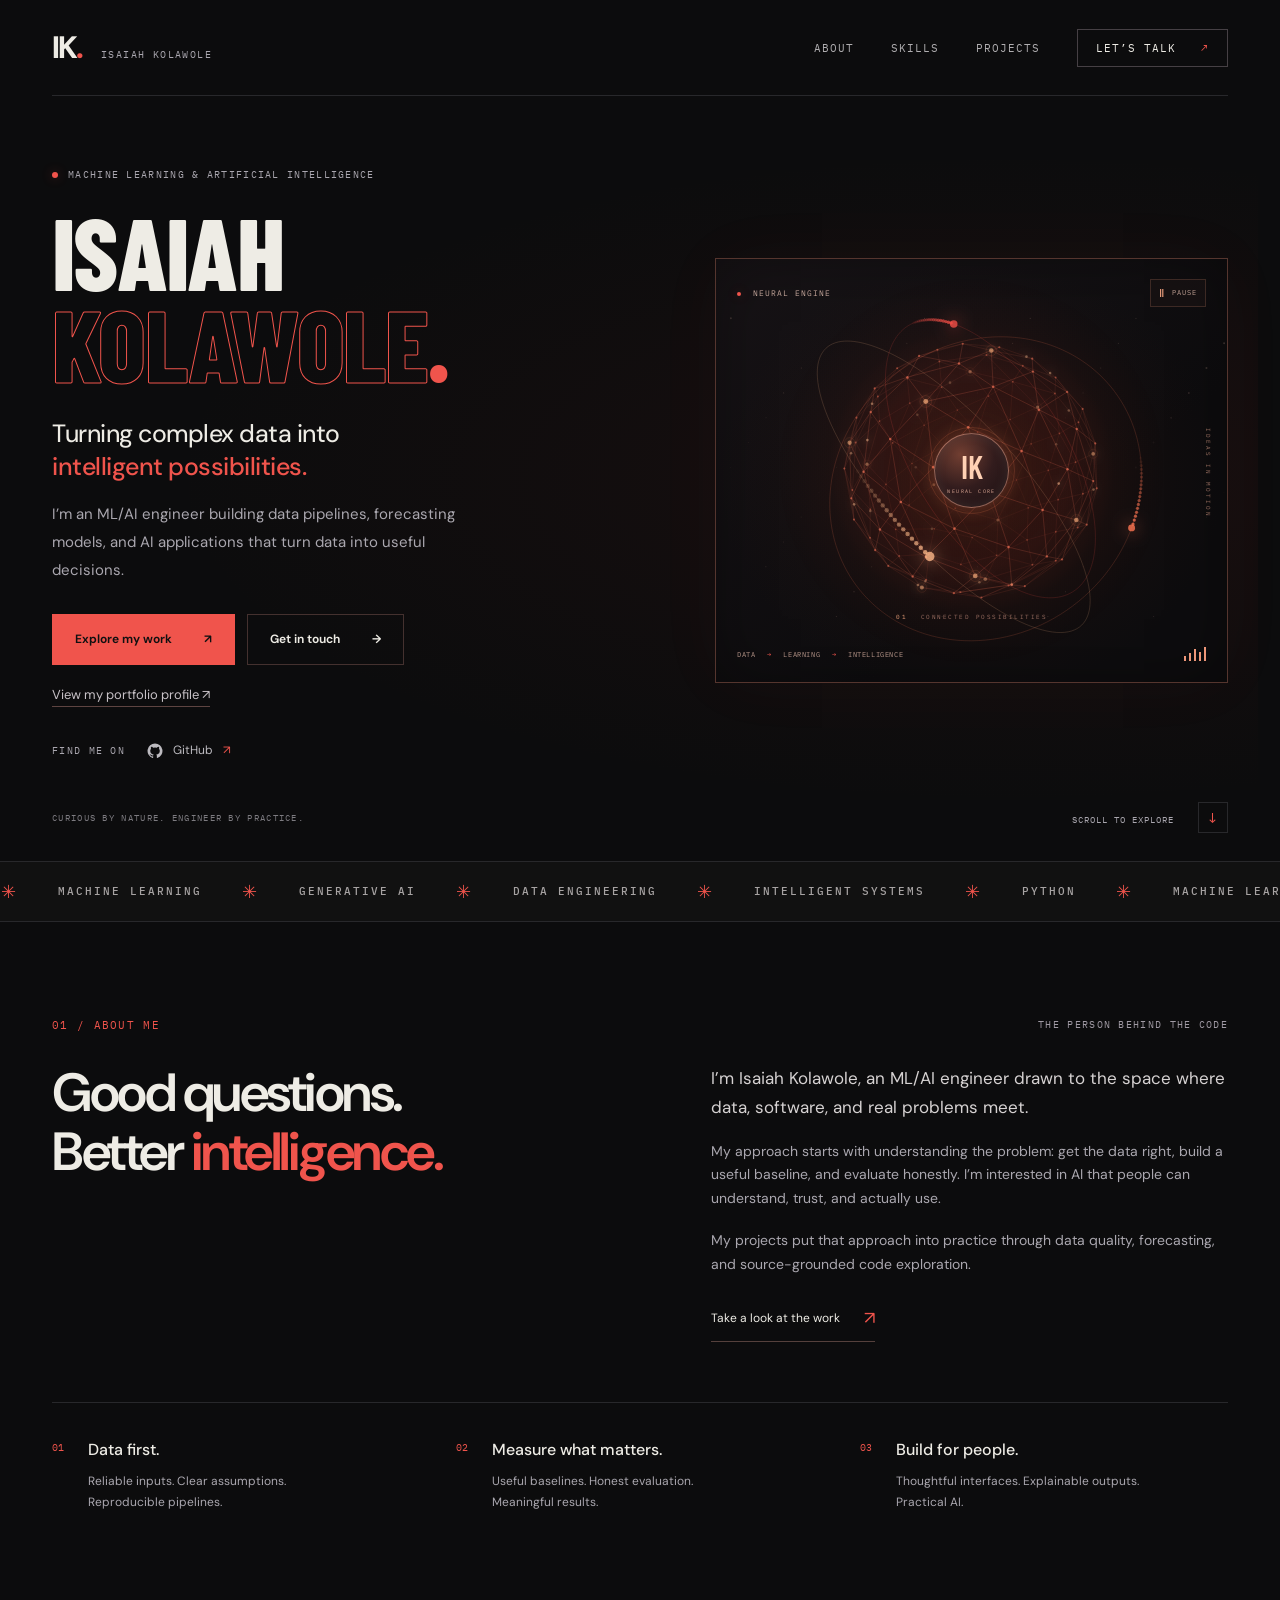
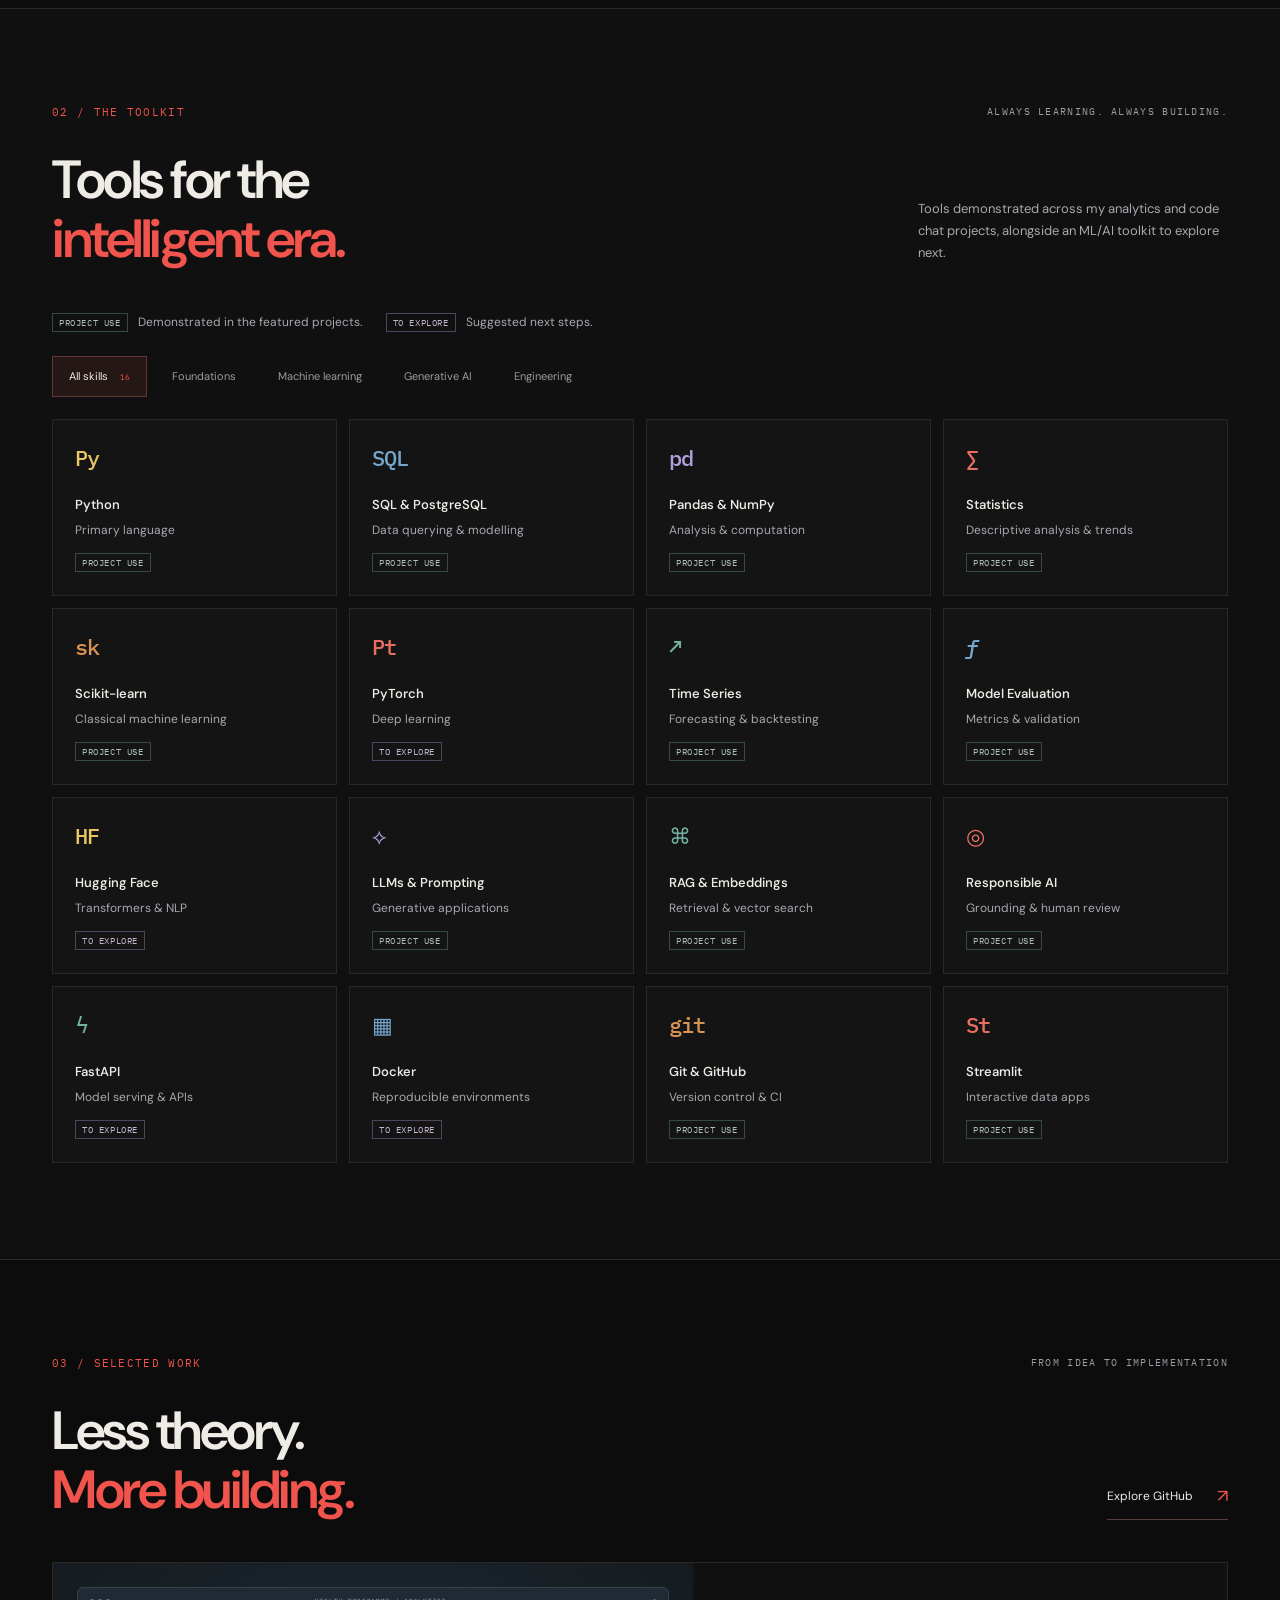
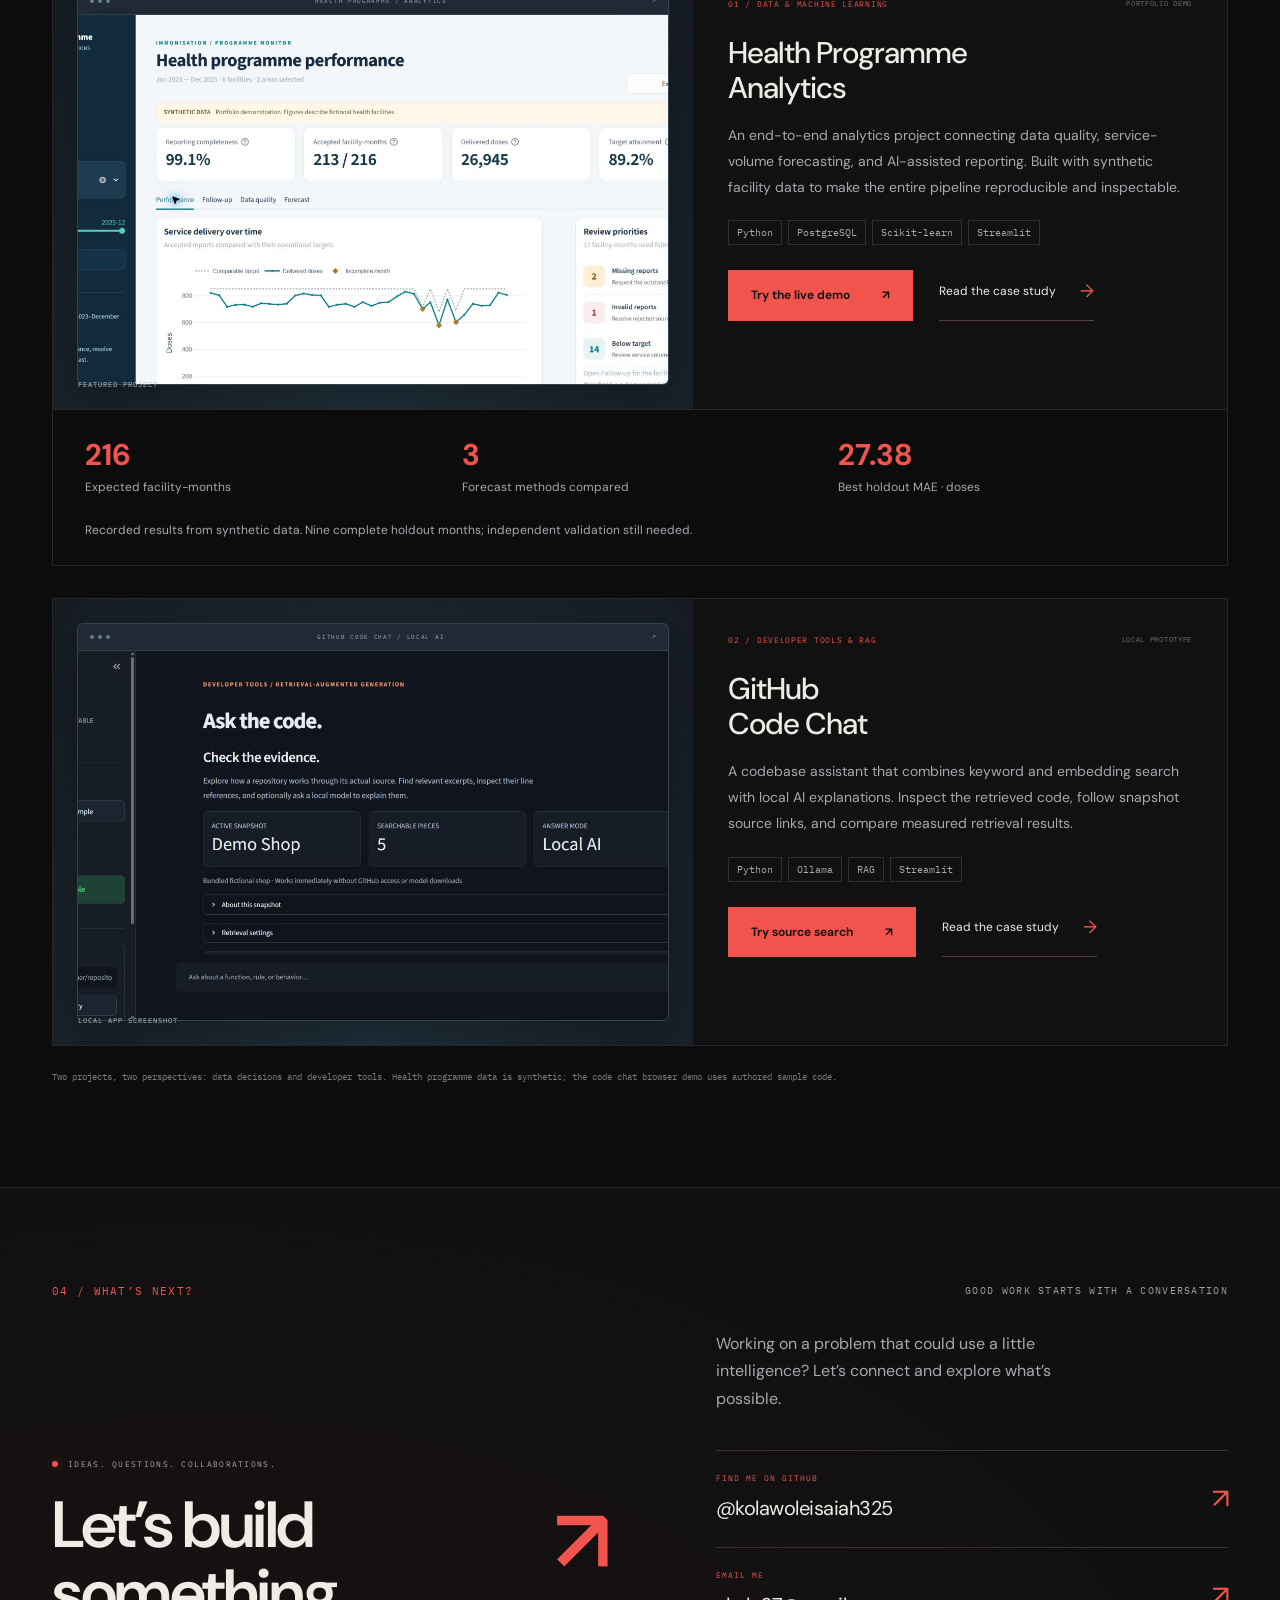
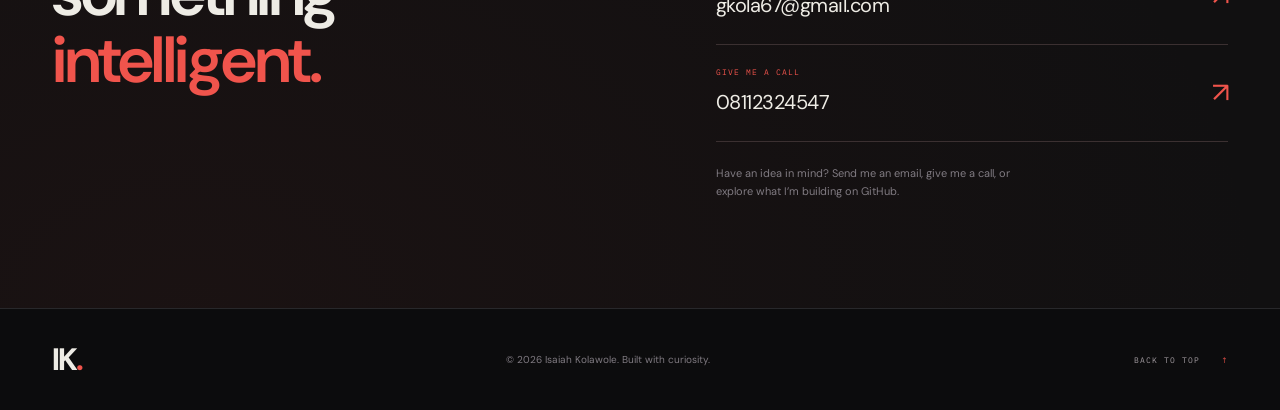
==== commit 90f1a77c: "Feature GitHub Code Chat with working source demo and recorded evaluation" ====
--- a/index.html
+++ b/index.html
@@ -50,12 +50,12 @@
     <div class="ticker" aria-hidden="true"><div>PYTHON <span>✳</span> MACHINE LEARNING <span>✳</span> GENERATIVE AI <span>✳</span> DATA ENGINEERING <span>✳</span> INTELLIGENT SYSTEMS <span>✳</span> PYTHON <span>✳</span> MACHINE LEARNING <span>✳</span></div></div>
     <section id="about" class="section wrap">
       <div class="section-label"><span>01 / ABOUT ME</span><span>THE PERSON BEHIND THE CODE</span></div>
-      <div class="about-grid"><h2>Good questions.<br>Better <em>intelligence.</em></h2><div class="about-copy"><p>I’m Isaiah Kolawole, an ML/AI engineer drawn to the space where data, software, and real problems meet.</p><p>My approach starts with understanding the problem: get the data right, build a useful baseline, and evaluate honestly. I’m interested in AI that people can understand, trust, and actually use.</p><p>My health programme analytics project brings that approach together through data validation, forecasting, and evidence-based reporting.</p><a class="text-link" href="#projects">Take a look at the work <span aria-hidden="true">↗</span></a></div></div>
+      <div class="about-grid"><h2>Good questions.<br>Better <em>intelligence.</em></h2><div class="about-copy"><p>I’m Isaiah Kolawole, an ML/AI engineer drawn to the space where data, software, and real problems meet.</p><p>My approach starts with understanding the problem: get the data right, build a useful baseline, and evaluate honestly. I’m interested in AI that people can understand, trust, and actually use.</p><p>My projects put that approach into practice through data quality, forecasting, and source-grounded code exploration.</p><a class="text-link" href="#projects">Take a look at the work <span aria-hidden="true">↗</span></a></div></div>
       <div class="principles"><div><span class="principle-number">01</span><h3>Data first.</h3><p>Reliable inputs. Clear assumptions. Reproducible pipelines.</p></div><div><span class="principle-number">02</span><h3>Measure what matters.</h3><p>Useful baselines. Honest evaluation. Meaningful results.</p></div><div><span class="principle-number">03</span><h3>Build for people.</h3><p>Thoughtful interfaces. Explainable outputs. Practical AI.</p></div></div>
     </section>
     <section id="skills" class="section skills-section">
-      <div class="wrap"><div class="section-label"><span>02 / THE TOOLKIT</span><span>ALWAYS LEARNING. ALWAYS BUILDING.</span></div><div class="section-heading"><h2>Tools for the<br><em>intelligent era.</em></h2><p>Tools demonstrated in my health analytics project, alongside an ML/AI toolkit to explore next.</p></div>
-        <div class="skills-legend"><span><span class="experience-badge">PROJECT USE</span> Demonstrated in the featured project.</span><span><span class="experience-badge to-explore">TO EXPLORE</span> Suggested next steps.</span></div>
+      <div class="wrap"><div class="section-label"><span>02 / THE TOOLKIT</span><span>ALWAYS LEARNING. ALWAYS BUILDING.</span></div><div class="section-heading"><h2>Tools for the<br><em>intelligent era.</em></h2><p>Tools demonstrated across my analytics and code chat projects, alongside an ML/AI toolkit to explore next.</p></div>
+        <div class="skills-legend"><span><span class="experience-badge">PROJECT USE</span> Demonstrated in the featured projects.</span><span><span class="experience-badge to-explore">TO EXPLORE</span> Suggested next steps.</span></div>
         <div class="skill-tabs" role="group" aria-label="Filter skills"><button class="active" data-filter="all" aria-pressed="true">All skills <span>16</span></button><button data-filter="foundations" aria-pressed="false">Foundations</button><button data-filter="ml" aria-pressed="false">Machine learning</button><button data-filter="ai" aria-pressed="false">Generative AI</button><button data-filter="engineering" aria-pressed="false">Engineering</button></div>
         <div class="skills-grid">
           <article class="skill-card" data-category="foundations"><span class="skill-symbol yellow">Py</span><h3>Python</h3><p>Primary language</p></article>
@@ -81,13 +81,11 @@
       <div class="section-label"><span>03 / SELECTED WORK</span><span>FROM IDEA TO IMPLEMENTATION</span></div><div class="section-heading"><h2>Less theory.<br><em>More building.</em></h2><a class="text-link" href="https://github.com/kolawoleisaiah325" target="_blank" rel="noopener noreferrer">Explore GitHub <span aria-hidden="true">↗</span></a></div>
       <article class="featured-project"><div class="project-image"><div class="image-toolbar"><span><i></i><i></i><i></i></span><span>HEALTH PROGRAMME / ANALYTICS</span><span>↗</span></div><img src="assets/health-dashboard.jpg" alt="Health programme dashboard showing synthetic data, reporting completeness, service delivery, and facility performance" loading="lazy" width="1600" height="1000"><span class="image-badge">FEATURED PROJECT</span></div><div class="project-copy"><div class="project-meta"><span>01 / DATA & MACHINE LEARNING</span><span>PORTFOLIO DEMO</span></div><h3>Health Programme<br>Analytics</h3><p>An end-to-end analytics project connecting data quality, service-volume forecasting, and AI-assisted reporting. Built with synthetic facility data to make the entire pipeline reproducible and inspectable.</p><div class="tags"><span>Python</span><span>PostgreSQL</span><span>Scikit-learn</span><span>Streamlit</span></div><div class="project-actions"><a class="button button-primary" href="demo.html">Try the live demo <span aria-hidden="true">↗</span></a><a class="text-link" href="case-study.html">Read the case study <span aria-hidden="true">→</span></a></div></div></article>
       <div class="project-evidence"><div><strong>216</strong><span>Expected facility-months</span></div><div><strong>3</strong><span>Forecast methods compared</span></div><div><strong>27.38</strong><span>Best holdout MAE · doses</span></div><p>Recorded results from synthetic data. Nine complete holdout months; independent validation still needed.</p></div>
-      <div class="project-pair"><article class="mini-project"><div class="mini-visual chart-visual" aria-hidden="true"><span class="visual-label">FORECAST / EVALUATE / COMPARE</span><svg viewBox="0 0 500 130"><defs><linearGradient id="fade" x1="0" y1="0" x2="0" y2="1"><stop offset="0" stop-color="#ef5048" stop-opacity=".3"/><stop offset="1" stop-color="#ef5048" stop-opacity="0"/></linearGradient></defs><path d="M0 105L40 94 80 102 120 62 160 78 200 47 240 67 280 29 320 49 360 20 400 39 440 9 500 20V130H0Z" fill="url(#fade)"/><path d="M0 105L40 94 80 102 120 62 160 78 200 47 240 67 280 29 320 49 360 20 400 39 440 9 500 20" fill="none" stroke="#ef5048" stroke-width="2"/><path d="M0 113L50 95 100 90 150 83 200 75 250 62 300 57 350 45 400 37 450 32 500 22" fill="none" stroke="#b6b8bb" stroke-width="1.5" stroke-dasharray="5 6"/></svg><span class="visual-foot">ILLUSTRATIVE MODEL VISUALISATION</span></div><div class="mini-copy"><div class="project-meta"><span>02 / FORECASTING MODULE</span></div><h3>Beyond the baseline.</h3><p>Comparing seasonal naive, Ridge regression, and Holt-Winters forecasts using time-based evaluation.</p><div class="tags"><span>Time series</span><span>Backtesting</span><span>Statsmodels</span></div><button class="text-link" data-project="forecast">Explore the module <span aria-hidden="true">↗</span></button></div></article>
-      <article class="mini-project"><div class="mini-visual report-visual" aria-hidden="true"><span class="visual-label">EVIDENCE / GENERATE / VERIFY</span><div class="report-flow"><span>{ data }</span><i>→</i><span class="flow-core">AI</span><i>→</i><span>[ brief ]</span></div><span class="visual-foot"><span class="small-dot"></span> GROUNDED IN SOURCE DATA</span></div><div class="mini-copy"><div class="project-meta"><span>03 / AI REPORTING MODULE</span></div><h3>AI with a paper trail.</h3><p>A local reporting assistant that drafts programme briefs with evidence references, number checks, and human review.</p><div class="tags"><span>Local LLM</span><span>Ollama</span><span>Validation</span></div><button class="text-link" data-project="report">Explore the module <span aria-hidden="true">↗</span></button></div></article></div>
-      <p class="project-note">One connected project, three areas of focus. All programme data is synthetic.</p>
+      <article class="featured-project code-project"><div class="project-image"><div class="image-toolbar"><span><i></i><i></i><i></i></span><span>GITHUB CODE CHAT / LOCAL AI</span><span>↗</span></div><img src="assets/code-chat-demo.jpg" alt="Working GitHub Code Chat application with local AI mode and a bundled code example" loading="lazy" width="1535" height="726"><span class="image-badge">LOCAL APP SCREENSHOT</span></div><div class="project-copy"><div class="project-meta"><span>02 / DEVELOPER TOOLS & RAG</span><span>LOCAL PROTOTYPE</span></div><h3>GitHub<br>Code Chat</h3><p>A codebase assistant that combines keyword and embedding search with local AI explanations. Inspect the retrieved code, follow snapshot source links, and compare measured retrieval results.</p><div class="tags"><span>Python</span><span>Ollama</span><span>RAG</span><span>Streamlit</span></div><div class="project-actions"><a class="button button-primary" href="code-chat.html#source-demo">Try source search <span aria-hidden="true">↗</span></a><a class="text-link" href="code-chat.html">Read the case study <span aria-hidden="true">→</span></a></div></div></article>
+      <p class="project-note">Two projects, two perspectives: data decisions and developer tools. Health programme data is synthetic; the code chat browser demo uses authored sample code.</p>
     </section>
     <section id="contact" class="section contact-section"><div class="wrap"><div class="section-label"><span>04 / WHAT’S NEXT?</span><span>GOOD WORK STARTS WITH A CONVERSATION</span></div><div class="contact-grid"><div><p class="eyebrow"><span class="status-dot"></span> IDEAS. QUESTIONS. COLLABORATIONS.</p><h2>Let’s build<br>something<br><em>intelligent.</em><span class="contact-arrow" aria-hidden="true">↗</span></h2></div><div class="contact-copy"><p>Working on a problem that could use a little intelligence? Let’s connect and explore what’s possible.</p><a class="contact-link" href="https://github.com/kolawoleisaiah325" target="_blank" rel="noopener noreferrer"><span><small>FIND ME ON GITHUB</small>@kolawoleisaiah325</span><span aria-hidden="true">↗</span></a><div id="additional-contact"></div><p class="contact-caption">Explore the code, follow the progress, or connect through my GitHub profile.</p></div></div></div></section>
   </main>
   <footer class="wrap"><a class="wordmark" href="#home" aria-label="Back to top">IK<span>.</span></a><p>© <span id="year">2026</span> Isaiah Kolawole. Built with curiosity.</p><a href="#home">BACK TO TOP <span aria-hidden="true">↑</span></a></footer>
-  <dialog id="project-dialog" aria-labelledby="dialog-title"><button class="dialog-close" aria-label="Close project details">×</button><p class="eyebrow" id="dialog-label"></p><h2 id="dialog-title"></h2><p id="dialog-description"></p><ul id="dialog-points"></ul><a id="dialog-link" class="button button-primary" target="_blank" rel="noopener noreferrer">Explore source code <span aria-hidden="true">↗</span></a></dialog>
 </body>
 </html>
--- a/styles.css
+++ b/styles.css
@@ -38,3 +38,6 @@
 .demo-page{--bg:#f3f6f8;--surface:#fff;--text:#172e3d;--muted:#536b7b;--line:#d7e1e7;--red:#b73831;color-scheme:light}.demo-page .site-header{height:86px}.demo-main{padding:45px 0 60px}.demo-heading{display:flex;justify-content:space-between;align-items:flex-end;gap:25px}.demo-main h1{font-size:clamp(40px,5vw,62px);letter-spacing:-2px}.demo-heading p{font-size:16px;color:var(--muted);margin-bottom:0}.demo-heading .text-link{white-space:nowrap;font-size:12px}.demo-page .case-notice{background:#fff8e8;border-color:#e0ce9e;color:#665124}.demo-filters{display:grid;grid-template-columns:1fr 1fr auto auto;gap:16px;align-items:end}.demo-page label{display:grid;gap:7px;font-size:12px;font-weight:600;color:var(--muted)}.demo-page select{font:14px var(--sans);color:var(--text);border:1px solid #b2c4ce;background:white;padding:12px;min-height:46px;border-radius:3px;max-width:100%}.demo-page select:focus-visible{outline:2px solid #0b7d86;outline-offset:3px}.demo-page .button{font-size:13px;border-radius:3px;min-height:46px}.demo-page .button-outline{background:#fff;border-color:#b2c4ce}.demo-page .button-primary{background:#173f53;border-color:#173f53;color:#fff}.demo-page .button:hover{transform:none;background:#e4eef2}.demo-page .button-primary:hover{background:#275b71}.demo-page button:disabled,.demo-page select:disabled{opacity:.55;cursor:default}.demo-scope{font-size:13px;color:var(--muted);margin:22px 0 18px}.demo-metrics{display:grid;grid-template-columns:repeat(4,1fr);gap:16px;margin-bottom:25px}.demo-metrics article{background:white;border:1px solid var(--line);border-radius:5px;padding:20px}.demo-metrics p{font-size:12px;color:var(--muted);margin:0 0 12px}.demo-metrics strong{display:block;font-size:34px;letter-spacing:-1px;line-height:1.25}.demo-metrics span{display:block;margin-top:10px;font-size:11px;color:var(--muted)}.demo-chart-card,.demo-records{background:white;border:1px solid var(--line);border-radius:5px;padding:26px;margin-bottom:25px;min-width:0}.demo-card-heading{display:flex;justify-content:space-between;align-items:start;gap:20px}.demo-main .demo-card-heading h2{font-size:23px;margin:0 0 6px;letter-spacing:-.5px}.demo-card-heading p{color:var(--muted);font-size:13px;margin:0}.chart-legend{display:flex;flex-wrap:wrap;gap:15px;font-size:10px;justify-content:flex-end}.chart-legend span:before{content:'';display:inline-block;width:12px;height:3px;margin-right:5px;vertical-align:middle}.legend-delivered:before{background:#087f8c}.legend-target:before{background:#71849c}.legend-gap:before{background:#ae7616}.demo-page #demo-chart{display:block;width:100%;height:auto;margin-top:22px;overflow:visible}.demo-chart-note{font-size:12px;color:var(--muted);line-height:1.7;margin:16px 0 0}.demo-card-heading label{width:220px;flex-shrink:0}.demo-table{border-collapse:collapse;width:100%;min-width:750px;font-size:13px}.demo-table th,.demo-table td{padding:16px 12px;border-bottom:1px solid var(--line);text-align:left}.demo-table thead th{font-size:11px;color:var(--muted);font-weight:600;background:#f6f9fa}.demo-table small{display:block;font-size:11px;color:var(--muted)}.record-status{display:inline-block;border-radius:3px;padding:3px 7px;font-size:11px;text-transform:capitalize}.record-status.accepted{background:#e5f3ef;color:#256653}.record-status.missing{background:#fff1d4;color:#865808}.record-status.invalid{background:#fbe7e6;color:#a43a33}#table-count{font-size:12px;color:var(--muted)}.demo-pagination{display:flex;justify-content:space-between;align-items:center;margin-top:20px;gap:12px}.demo-pagination .button{min-height:40px;padding:8px 14px;font-size:12px}#page-label{font-size:12px;color:var(--muted)}.demo-evaluation{display:grid;grid-template-columns:1fr 1fr;gap:50px;padding:30px 0}.demo-evaluation p:not(.eyebrow){font-size:14px;color:var(--muted)}.demo-evaluation .evaluation-table{min-width:400px}.demo-page .best-model{background:#e4f2ed}.demo-page .best-model th span{color:#266954}.demo-page footer p{color:var(--muted)}#demo-error{padding:20px;background:#fbe7e6;color:#92342d;border:1px solid #dfbbb6;margin-bottom:20px}#demo-error a{text-decoration:underline}
 @media(max-width:1000px){.case-layout{grid-template-columns:170px minmax(0,1fr);gap:35px}.demo-filters{grid-template-columns:1fr 1fr}.demo-metrics{grid-template-columns:repeat(2,1fr)}.demo-heading{display:block}.demo-heading>.text-link{margin-top:20px}.demo-evaluation{gap:25px}.demo-card-heading{flex-wrap:wrap}.chart-legend{justify-content:flex-start}.hero-grid{inset:0}}
 @media(max-width:760px){.hero-description{font-size:14px}.skill-card p{font-size:11px}.section-label{font-size:10px}.skills-legend{gap:10px}.project-evidence{padding:22px;gap:15px}.project-evidence strong{font-size:25px}.project-evidence span{font-size:11px}.case-main{padding-top:35px}.case-main h1{letter-spacing:-2px}.case-lead{font-size:16px}.case-layout{grid-template-columns:1fr;gap:25px}.case-index{position:static;display:flex;flex-direction:row;flex-wrap:wrap;gap:10px 20px;border-bottom:1px solid var(--line);padding-bottom:25px;font-size:11px}.case-content h2{font-size:28px}.case-content p,.case-list{font-size:15px}.case-stats>div{padding:16px}.case-stats strong{font-size:27px}.detail-back{font-size:11px}.detail-page .wordmark-label,.demo-page .wordmark-label{display:none}.demo-main{padding-top:30px}.demo-main h1{font-size:42px}.demo-heading p{font-size:14px}.case-notice{font-size:12px;padding:15px}.case-notice strong{display:block;margin-bottom:6px}.demo-filters{gap:12px}.demo-page select{font-size:13px;width:100%;padding:10px}.demo-page .button{padding:12px;font-size:12px;gap:10px}.demo-metrics{gap:10px}.demo-metrics article{padding:15px}.demo-metrics strong{font-size:28px}.demo-metrics p{min-height:36px;margin-bottom:8px}.demo-chart-card,.demo-records{padding:18px}.demo-card-heading label{width:100%}.demo-main .demo-card-heading h2{font-size:21px}.demo-page #demo-chart{margin-top:28px}.chart-legend{font-size:10px;gap:10px}.demo-pagination .button{padding:8px 10px;font-size:11px}.demo-evaluation{grid-template-columns:1fr;gap:5px}.demo-evaluation .evaluation-table{min-width:360px}.demo-main h2{font-size:29px}.demo-page footer p{font-size:11px}.demo-page footer>a:last-child{display:inline;font-size:11px}}
+/* Code Chat case study and source-search demo. */
+.code-project{margin-top:32px}.code-app-figure{margin:40px 0 10px;border:1px solid var(--line);padding:12px;background:#10151d}.code-app-figure img{width:100%;height:auto;display:block}.code-app-figure figcaption{font-size:12px;color:var(--muted);padding:12px 8px 5px}.code-search-panel{background:#121923;border:1px solid #35414e;padding:24px;margin-top:25px}.code-search-panel label{display:block;font-size:13px;margin-bottom:10px;color:#c2cad5}.code-search-input{display:flex;gap:10px}.code-search-input input{font:14px var(--sans);background:#0c1119;color:#e8edf4;border:1px solid #4f6073;padding:14px;min-width:0;flex:1}.code-search-input input:focus-visible{outline:2px solid #f79872;outline-offset:3px}.code-search-panel .button{white-space:nowrap;font-size:12px}.code-examples{display:flex;gap:8px;flex-wrap:wrap;margin-top:16px}.code-examples button{font-size:11px;background:#1d2835;color:#c3cddb;border:1px solid #3c4d60;padding:8px 12px}.code-examples button:hover{border-color:#f79872;color:#fff}.code-search-panel button:disabled{opacity:.5;cursor:default}.case-content #code-search-status{font-size:12px;color:#b0c1d3;line-height:1.7}.code-source{border:1px solid #344252;margin-top:20px;padding:18px;background:#10151d}.code-source h3{font:500 16px var(--mono);margin:0;color:#f7a580}.case-content .code-source p{font-size:11px;color:#b5c4d5;margin-top:8px}.code-source pre{background:#0b1119;border:1px solid #2a3644;padding:15px;overflow:auto;margin:15px 0 0;font:12px/1.8 var(--mono);color:#c8dbdf}.code-recorded{border:1px solid var(--line);padding:18px;margin:25px 0}.code-recorded summary{cursor:pointer;font-size:14px;color:#e4dedc}.code-recorded summary:hover{color:var(--red)}#code-recorded-answers details{border-top:1px solid var(--line);padding:15px 0}#code-recorded-answers p{font-size:14px}#code-recorded-answers small{font:10px var(--mono);color:var(--muted)}
+@media(max-width:760px){.code-search-panel{padding:17px}.code-search-input{flex-direction:column}.code-search-input input{width:100%}.code-search-input .button{justify-content:center}.code-source{padding:12px}.code-source pre{font-size:11px;padding:10px}.code-app-figure{padding:7px}.code-app-figure figcaption{font-size:11px}.code-recorded{padding:15px}.code-source h3{font-size:14px}}
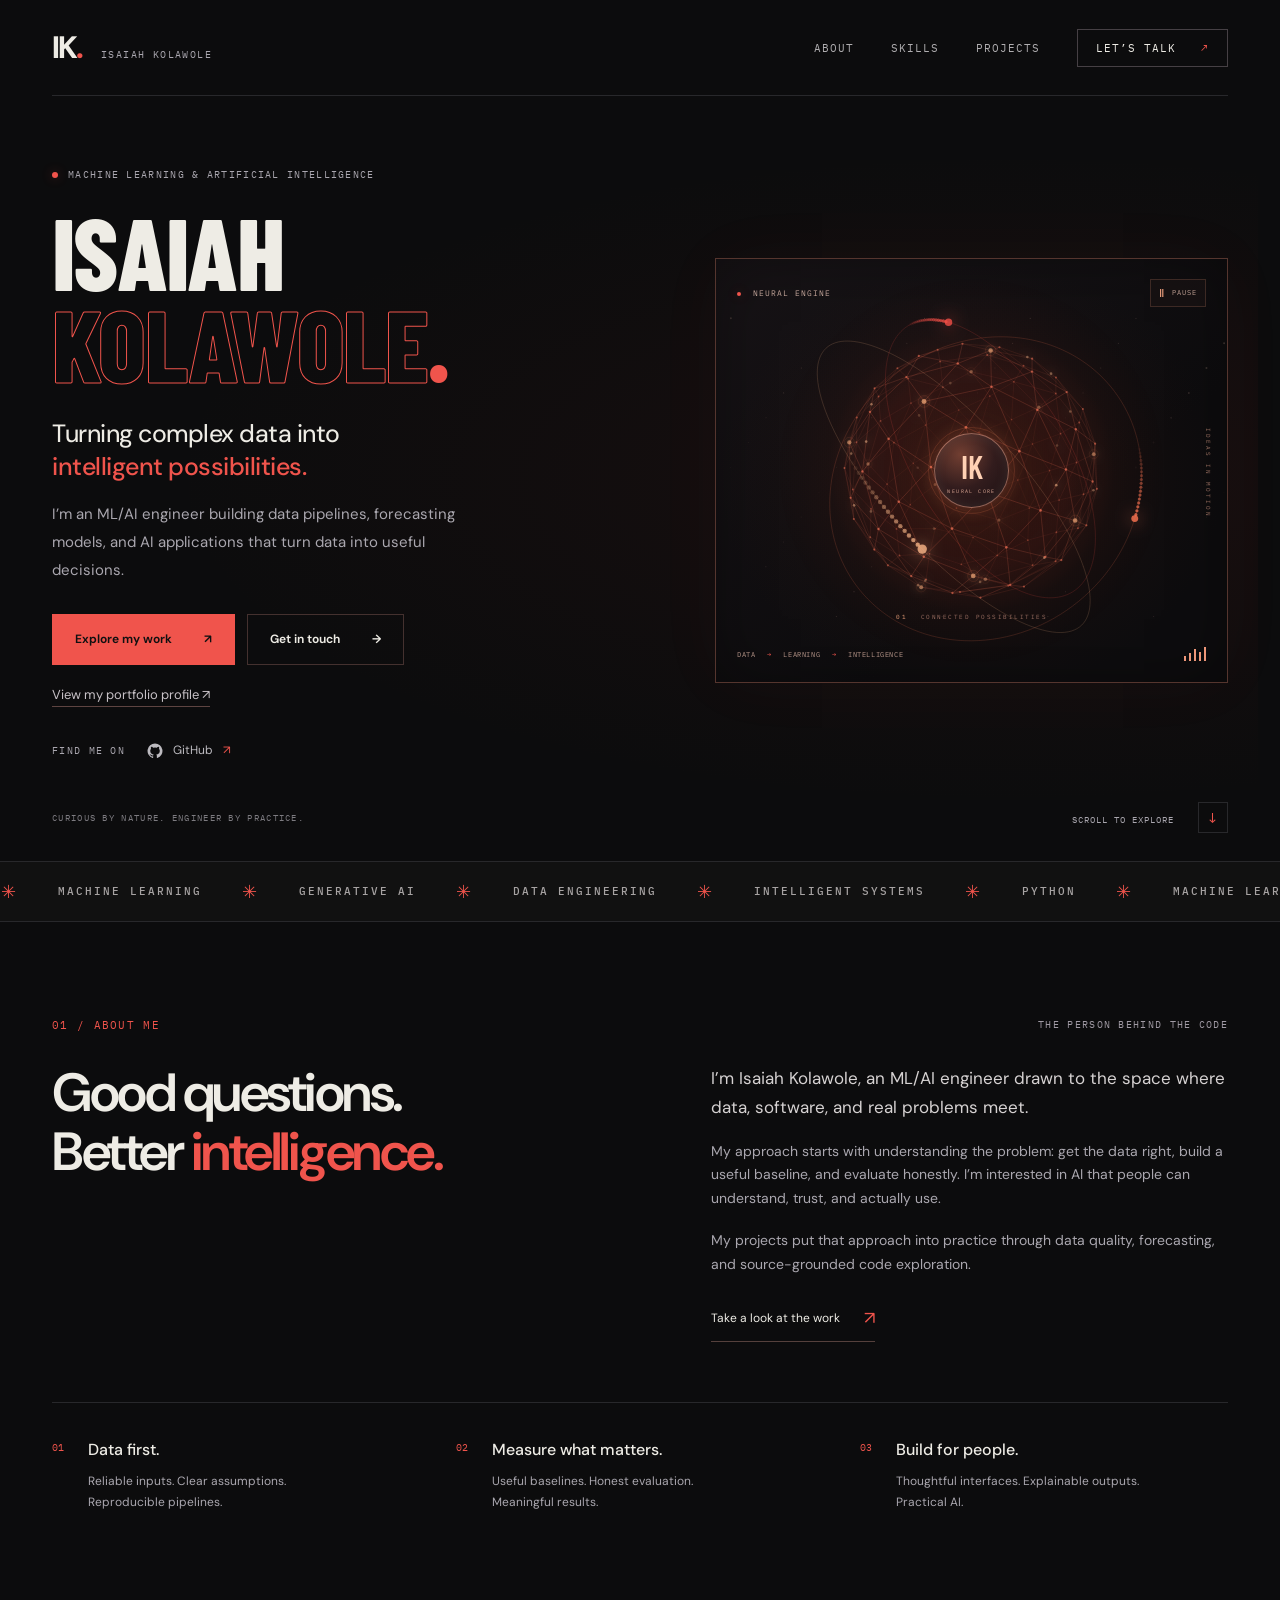
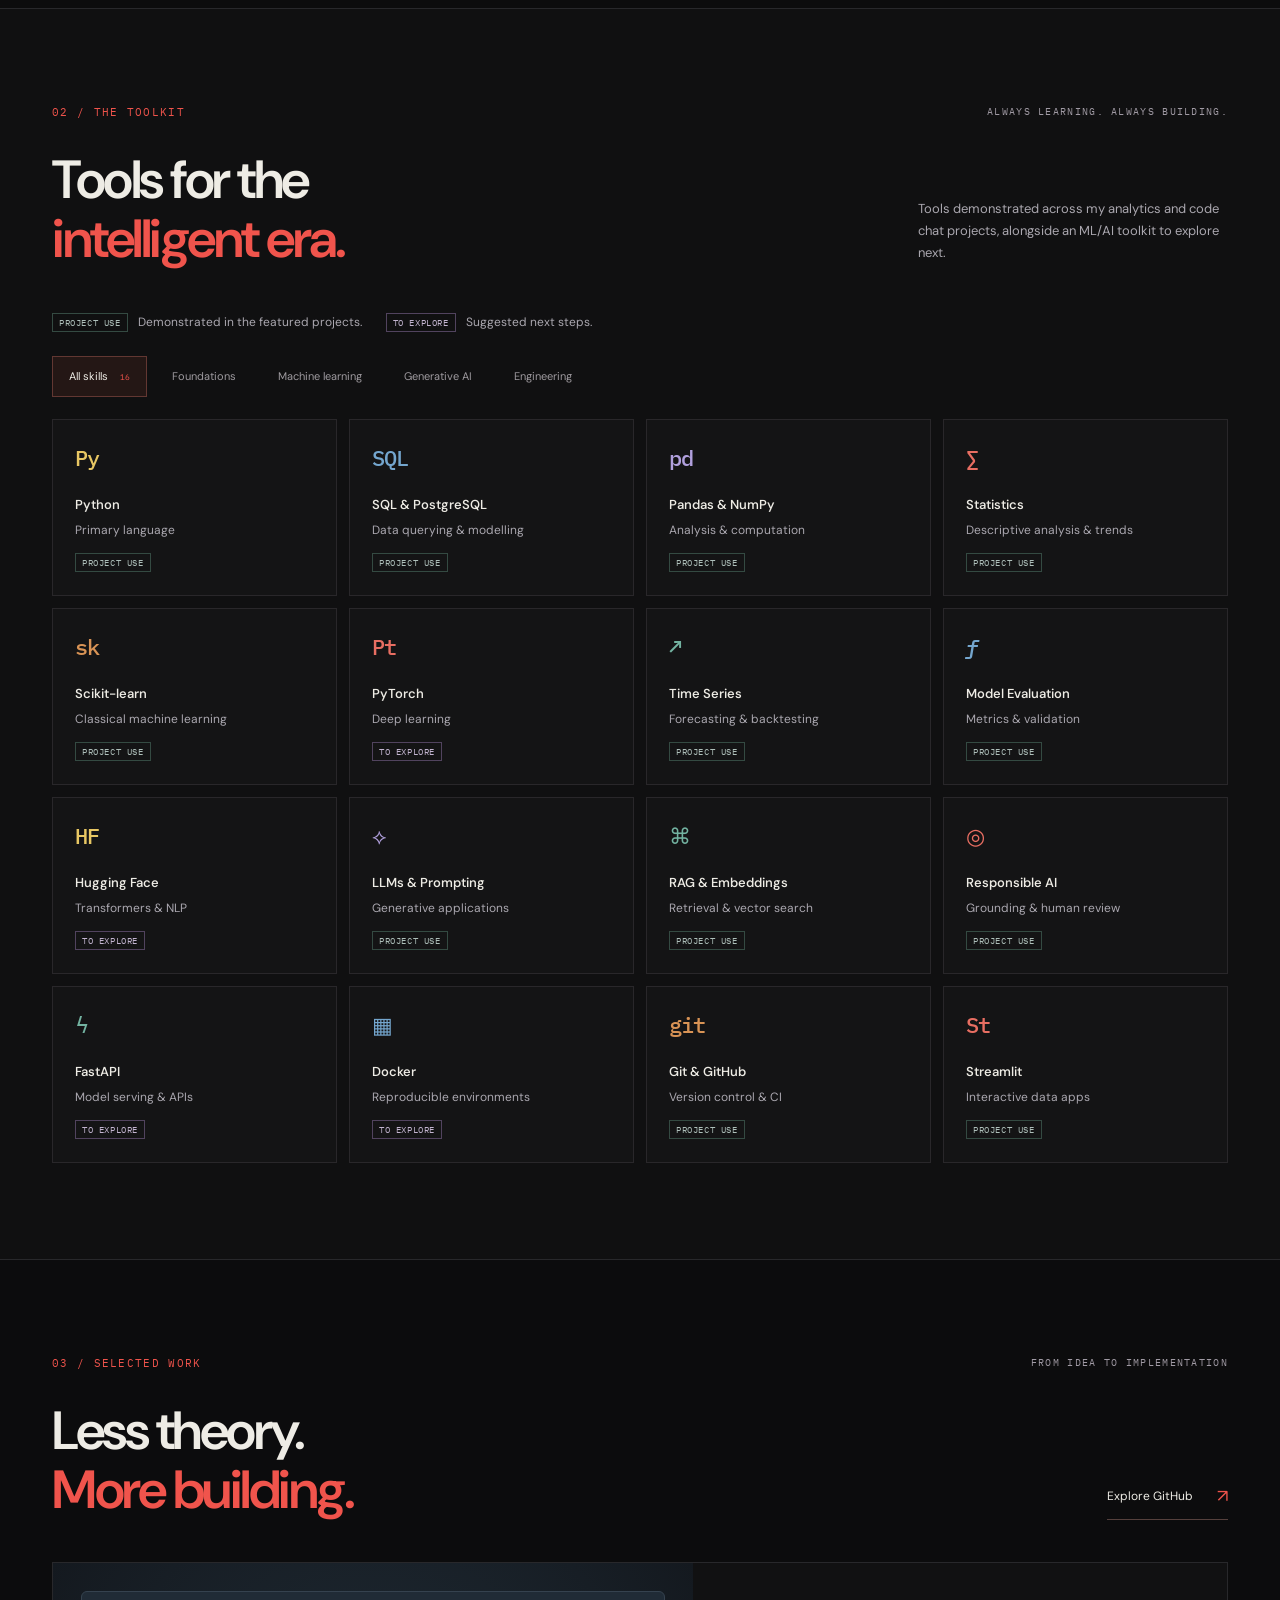
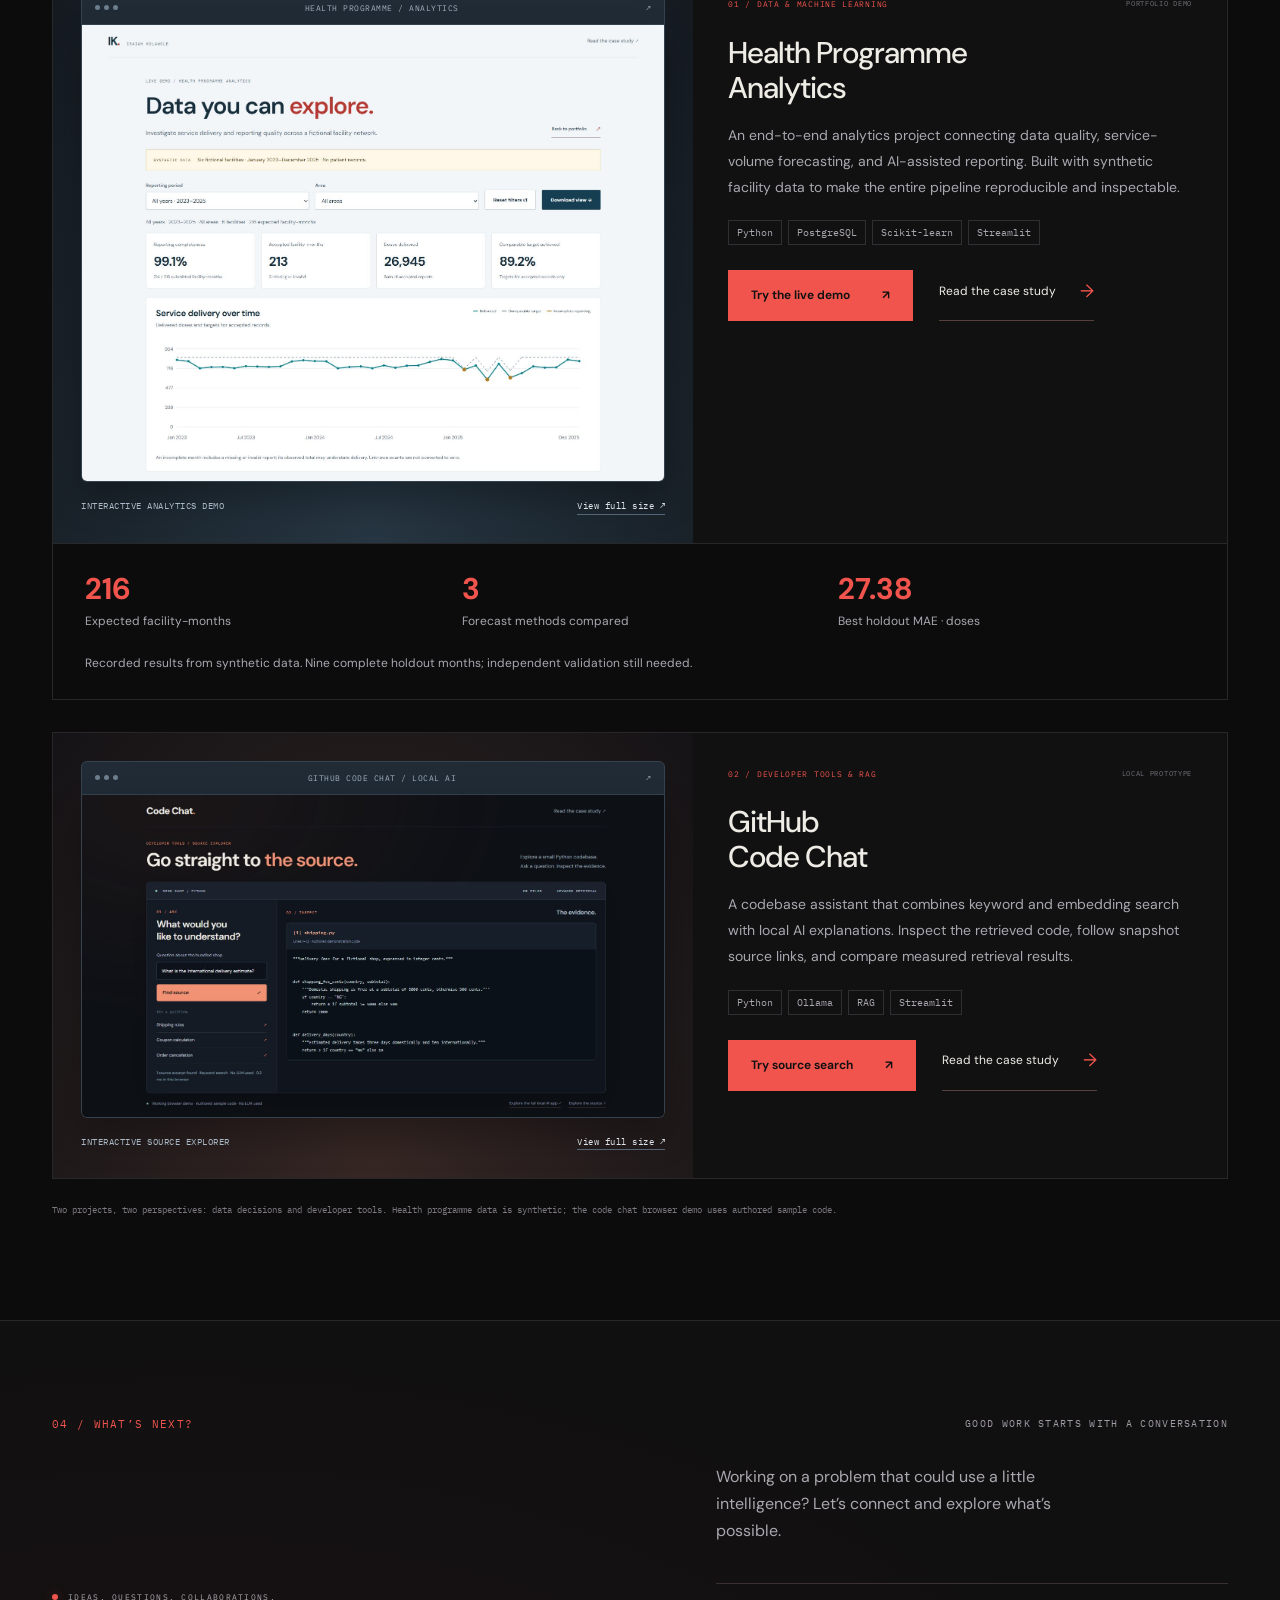
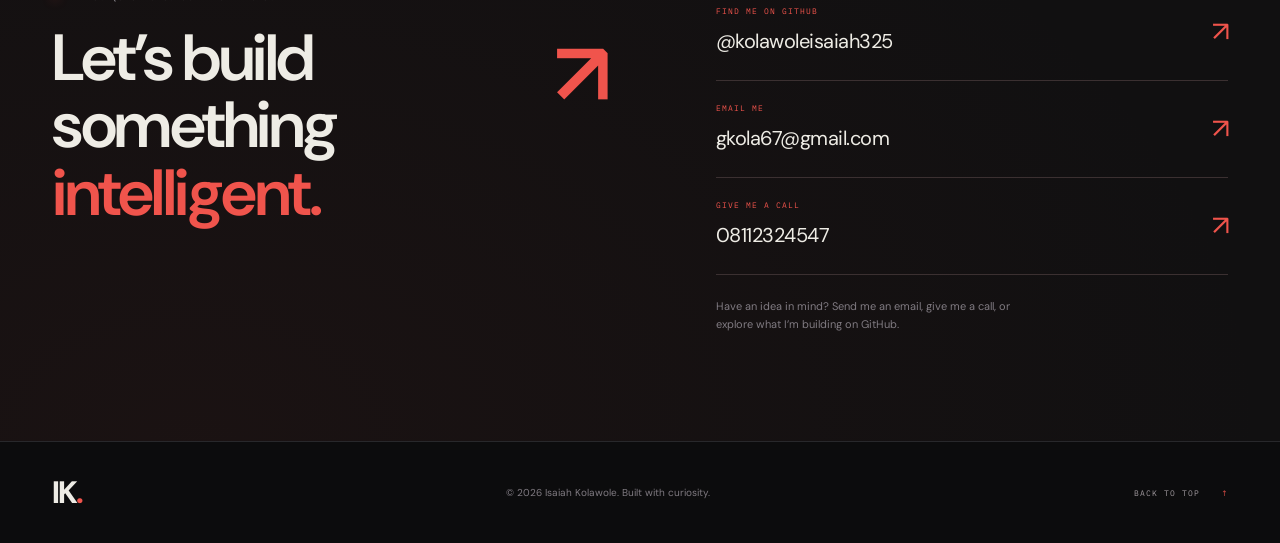
==== commit afbc923b: "Fix project preview framing and add polished Code Chat source explorer" ====
--- a/index.html
+++ b/index.html
@@ -79,9 +79,9 @@
     </section>
     <section id="projects" class="section wrap">
       <div class="section-label"><span>03 / SELECTED WORK</span><span>FROM IDEA TO IMPLEMENTATION</span></div><div class="section-heading"><h2>Less theory.<br><em>More building.</em></h2><a class="text-link" href="https://github.com/kolawoleisaiah325" target="_blank" rel="noopener noreferrer">Explore GitHub <span aria-hidden="true">↗</span></a></div>
-      <article class="featured-project"><div class="project-image"><div class="image-toolbar"><span><i></i><i></i><i></i></span><span>HEALTH PROGRAMME / ANALYTICS</span><span>↗</span></div><img src="assets/health-dashboard.jpg" alt="Health programme dashboard showing synthetic data, reporting completeness, service delivery, and facility performance" loading="lazy" width="1600" height="1000"><span class="image-badge">FEATURED PROJECT</span></div><div class="project-copy"><div class="project-meta"><span>01 / DATA & MACHINE LEARNING</span><span>PORTFOLIO DEMO</span></div><h3>Health Programme<br>Analytics</h3><p>An end-to-end analytics project connecting data quality, service-volume forecasting, and AI-assisted reporting. Built with synthetic facility data to make the entire pipeline reproducible and inspectable.</p><div class="tags"><span>Python</span><span>PostgreSQL</span><span>Scikit-learn</span><span>Streamlit</span></div><div class="project-actions"><a class="button button-primary" href="demo.html">Try the live demo <span aria-hidden="true">↗</span></a><a class="text-link" href="case-study.html">Read the case study <span aria-hidden="true">→</span></a></div></div></article>
+      <article class="featured-project"><div class="project-image"><div class="image-toolbar"><span><i></i><i></i><i></i></span><span>HEALTH PROGRAMME / ANALYTICS</span><span>↗</span></div><a class="project-preview-link" href="assets/health-workspace.jpg" target="_blank" rel="noopener noreferrer" aria-label="Open full-size Health Programme Analytics screenshot"><img src="assets/health-workspace.jpg" alt="Complete health analytics demo with filters, all four metrics, and the full service-delivery chart" loading="lazy" width="1535" height="1203"></a><span class="image-badge"><span>INTERACTIVE ANALYTICS DEMO</span><a href="assets/health-workspace.jpg" target="_blank" rel="noopener noreferrer" aria-label="View full-size Health Programme Analytics screenshot">View full size ↗</a></span></div><div class="project-copy"><div class="project-meta"><span>01 / DATA & MACHINE LEARNING</span><span>PORTFOLIO DEMO</span></div><h3>Health Programme<br>Analytics</h3><p>An end-to-end analytics project connecting data quality, service-volume forecasting, and AI-assisted reporting. Built with synthetic facility data to make the entire pipeline reproducible and inspectable.</p><div class="tags"><span>Python</span><span>PostgreSQL</span><span>Scikit-learn</span><span>Streamlit</span></div><div class="project-actions"><a class="button button-primary" href="demo.html">Try the live demo <span aria-hidden="true">↗</span></a><a class="text-link" href="case-study.html">Read the case study <span aria-hidden="true">→</span></a></div></div></article>
       <div class="project-evidence"><div><strong>216</strong><span>Expected facility-months</span></div><div><strong>3</strong><span>Forecast methods compared</span></div><div><strong>27.38</strong><span>Best holdout MAE · doses</span></div><p>Recorded results from synthetic data. Nine complete holdout months; independent validation still needed.</p></div>
-      <article class="featured-project code-project"><div class="project-image"><div class="image-toolbar"><span><i></i><i></i><i></i></span><span>GITHUB CODE CHAT / LOCAL AI</span><span>↗</span></div><img src="assets/code-chat-demo.jpg" alt="Working GitHub Code Chat application with local AI mode and a bundled code example" loading="lazy" width="1535" height="726"><span class="image-badge">LOCAL APP SCREENSHOT</span></div><div class="project-copy"><div class="project-meta"><span>02 / DEVELOPER TOOLS & RAG</span><span>LOCAL PROTOTYPE</span></div><h3>GitHub<br>Code Chat</h3><p>A codebase assistant that combines keyword and embedding search with local AI explanations. Inspect the retrieved code, follow snapshot source links, and compare measured retrieval results.</p><div class="tags"><span>Python</span><span>Ollama</span><span>RAG</span><span>Streamlit</span></div><div class="project-actions"><a class="button button-primary" href="code-chat.html#source-demo">Try source search <span aria-hidden="true">↗</span></a><a class="text-link" href="code-chat.html">Read the case study <span aria-hidden="true">→</span></a></div></div></article>
+      <article class="featured-project code-project"><div class="project-image"><div class="image-toolbar"><span><i></i><i></i><i></i></span><span>GITHUB CODE CHAT / LOCAL AI</span><span>↗</span></div><a class="project-preview-link" href="assets/code-chat-workspace.jpg" target="_blank" rel="noopener noreferrer" aria-label="Open full-size GitHub Code Chat screenshot"><img src="assets/code-chat-workspace.jpg" alt="Code Chat source explorer with a question panel beside a complete Python source excerpt" loading="lazy" width="1520" height="841"></a><span class="image-badge"><span>INTERACTIVE SOURCE EXPLORER</span><a href="assets/code-chat-workspace.jpg" target="_blank" rel="noopener noreferrer" aria-label="View full-size GitHub Code Chat screenshot">View full size ↗</a></span></div><div class="project-copy"><div class="project-meta"><span>02 / DEVELOPER TOOLS & RAG</span><span>LOCAL PROTOTYPE</span></div><h3>GitHub<br>Code Chat</h3><p>A codebase assistant that combines keyword and embedding search with local AI explanations. Inspect the retrieved code, follow snapshot source links, and compare measured retrieval results.</p><div class="tags"><span>Python</span><span>Ollama</span><span>RAG</span><span>Streamlit</span></div><div class="project-actions"><a class="button button-primary" href="code-chat-demo.html">Try source search <span aria-hidden="true">↗</span></a><a class="text-link" href="code-chat.html">Read the case study <span aria-hidden="true">→</span></a></div></div></article>
       <p class="project-note">Two projects, two perspectives: data decisions and developer tools. Health programme data is synthetic; the code chat browser demo uses authored sample code.</p>
     </section>
     <section id="contact" class="section contact-section"><div class="wrap"><div class="section-label"><span>04 / WHAT’S NEXT?</span><span>GOOD WORK STARTS WITH A CONVERSATION</span></div><div class="contact-grid"><div><p class="eyebrow"><span class="status-dot"></span> IDEAS. QUESTIONS. COLLABORATIONS.</p><h2>Let’s build<br>something<br><em>intelligent.</em><span class="contact-arrow" aria-hidden="true">↗</span></h2></div><div class="contact-copy"><p>Working on a problem that could use a little intelligence? Let’s connect and explore what’s possible.</p><a class="contact-link" href="https://github.com/kolawoleisaiah325" target="_blank" rel="noopener noreferrer"><span><small>FIND ME ON GITHUB</small>@kolawoleisaiah325</span><span aria-hidden="true">↗</span></a><div id="additional-contact"></div><p class="contact-caption">Explore the code, follow the progress, or connect through my GitHub profile.</p></div></div></div></section>
--- a/styles.css
+++ b/styles.css
@@ -41,3 +41,37 @@
 /* Code Chat case study and source-search demo. */
 .code-project{margin-top:32px}.code-app-figure{margin:40px 0 10px;border:1px solid var(--line);padding:12px;background:#10151d}.code-app-figure img{width:100%;height:auto;display:block}.code-app-figure figcaption{font-size:12px;color:var(--muted);padding:12px 8px 5px}.code-search-panel{background:#121923;border:1px solid #35414e;padding:24px;margin-top:25px}.code-search-panel label{display:block;font-size:13px;margin-bottom:10px;color:#c2cad5}.code-search-input{display:flex;gap:10px}.code-search-input input{font:14px var(--sans);background:#0c1119;color:#e8edf4;border:1px solid #4f6073;padding:14px;min-width:0;flex:1}.code-search-input input:focus-visible{outline:2px solid #f79872;outline-offset:3px}.code-search-panel .button{white-space:nowrap;font-size:12px}.code-examples{display:flex;gap:8px;flex-wrap:wrap;margin-top:16px}.code-examples button{font-size:11px;background:#1d2835;color:#c3cddb;border:1px solid #3c4d60;padding:8px 12px}.code-examples button:hover{border-color:#f79872;color:#fff}.code-search-panel button:disabled{opacity:.5;cursor:default}.case-content #code-search-status{font-size:12px;color:#b0c1d3;line-height:1.7}.code-source{border:1px solid #344252;margin-top:20px;padding:18px;background:#10151d}.code-source h3{font:500 16px var(--mono);margin:0;color:#f7a580}.case-content .code-source p{font-size:11px;color:#b5c4d5;margin-top:8px}.code-source pre{background:#0b1119;border:1px solid #2a3644;padding:15px;overflow:auto;margin:15px 0 0;font:12px/1.8 var(--mono);color:#c8dbdf}.code-recorded{border:1px solid var(--line);padding:18px;margin:25px 0}.code-recorded summary{cursor:pointer;font-size:14px;color:#e4dedc}.code-recorded summary:hover{color:var(--red)}#code-recorded-answers details{border-top:1px solid var(--line);padding:15px 0}#code-recorded-answers p{font-size:14px}#code-recorded-answers small{font:10px var(--mono);color:var(--muted)}
 @media(max-width:760px){.code-search-panel{padding:17px}.code-search-input{flex-direction:column}.code-search-input input{width:100%}.code-search-input .button{justify-content:center}.code-source{padding:12px}.code-source pre{font-size:11px;padding:10px}.code-app-figure{padding:7px}.code-app-figure figcaption{font-size:11px}.code-recorded{padding:15px}.code-source h3{font-size:14px}}
+/* Project previews preserve the entire capture, with a separate caption. */
+.project-image{padding:28px;gap:0;min-width:0;background:radial-gradient(ellipse at 50% 100%,#263642,#14191f)}
+.project-image img{display:block;width:100%;height:auto;aspect-ratio:auto;object-fit:contain;object-position:center;box-shadow:none}
+.project-preview-link{display:block;border-radius:0 0 6px 6px;overflow:hidden;box-shadow:0 18px 35px #0004}
+.project-preview-link:focus-visible{outline-offset:4px}.project-preview-link:hover img{filter:brightness(1.06)}
+.image-toolbar{font-size:8px;padding:11px 13px;letter-spacing:.5px;gap:12px}.image-toolbar i{width:5px;height:5px}
+.image-badge{position:static;display:flex;justify-content:space-between;gap:12px;margin-top:17px;font:9px var(--mono);line-height:1.6;letter-spacing:.5px;color:#aab8c6}
+.image-badge a{color:#dee4ea;border-bottom:1px solid #536576;white-space:nowrap}.code-project .project-image{background:radial-gradient(ellipse at 50% 100%,#362724,#151316)}
+/* The browser source explorer is a working demo, and supplies its own preview. */
+.code-demo-page{--bg:#0d1015;--line:#2a313e;--muted:#9ca8b8;--red:#f09273;background:radial-gradient(ellipse at 15% 0,#41251e44,transparent 50%),var(--bg)}
+.source-header{height:84px;display:flex;align-items:center;justify-content:space-between;border-bottom:1px solid var(--line)}
+.source-brand{font-size:25px;font-weight:700;letter-spacing:-1px}.source-brand span{color:var(--red)}
+.source-main{padding-top:35px;padding-bottom:25px}.source-intro{display:flex;justify-content:space-between;align-items:end;gap:30px;margin-bottom:30px}
+.source-intro .eyebrow{margin:0 0 12px;color:var(--red);font-size:9px}.source-intro h1{font-size:clamp(32px,3.5vw,49px);line-height:1.1;letter-spacing:-2px;margin:0;font-weight:600}.source-intro h1 em{font-style:normal;color:var(--red)}
+.source-intro>p{font-size:13px;color:var(--muted);line-height:1.8;margin:0}
+.source-workspace{border:1px solid #384151;border-radius:10px;overflow:hidden;background:#121720;box-shadow:0 30px 60px #0003}
+.source-workspace-bar{display:flex;justify-content:space-between;gap:15px;padding:16px 22px;background:#1b222e;border-bottom:1px solid #384151;font:9px var(--mono);letter-spacing:.8px;color:#b6c2d1}
+.source-workspace-bar i{display:inline-block;width:6px;height:6px;background:#86bda6;border-radius:50%;margin-right:8px}.source-workspace-bar b{font-weight:400;color:#596574;margin:0 10px}
+.source-workspace-grid{display:grid;grid-template-columns:340px minmax(0,1fr)}
+.source-question-panel{padding:26px;border-right:1px solid #384151;background:#151b25;min-width:0}
+.source-question-panel .eyebrow,.source-evidence-panel .eyebrow{font-size:9px;color:#f09273;margin:0 0 12px}
+.source-question-panel h2{font-size:25px;line-height:1.25;letter-spacing:-.7px;margin:0 0 24px}
+.source-question-panel label{display:block;font-size:11px;color:#afbbc9;margin-bottom:9px}
+.source-question-panel input{font:12px var(--sans);width:100%;min-width:0;color:#edf0f4;padding:13px;background:#0d121a;border:1px solid #475368;border-radius:4px;min-height:46px}
+.source-question-panel input:focus-visible{outline:2px solid var(--red);outline-offset:3px}.source-question-panel .button{width:100%;border-radius:4px;min-height:44px;margin-top:12px;padding:10px 15px;font-size:12px}
+.source-suggestions{display:grid;margin-top:24px}.source-suggestions>span{font:8px var(--mono);color:#7f8d9f;letter-spacing:1px;margin-bottom:8px}
+.source-suggestions button{display:flex;justify-content:space-between;text-align:left;background:none;border:0;border-bottom:1px solid #2a3342;color:#c6d0df;font-size:11px;padding:10px 0}.source-suggestions button span{color:var(--red)}.source-suggestions button:hover{color:var(--red)}
+.source-question-panel #code-search-status{font-size:10px;color:#8fa7b7;line-height:1.7;margin:18px 0 0}
+.source-evidence-panel{padding:25px;min-width:0;background:#0f141d}.source-evidence-heading{display:flex;align-items:center;justify-content:space-between;gap:15px}.source-evidence-heading h2{font-size:16px;letter-spacing:-.3px;margin:0;color:#b7c2d0}.source-evidence-panel .eyebrow{margin:0}
+.source-evidence-panel .code-source{border:1px solid #354154;border-radius:6px;padding:17px;margin-top:19px;background:#161e2a}.source-evidence-panel .code-source h3{font-size:12px;color:#f5b69d}.source-evidence-panel .code-source p{font-size:9px;color:#849aaf;margin:7px 0 0}
+.source-evidence-panel .code-source pre{font:11px/1.8 var(--mono);padding:16px;border:0;border-top:1px solid #2d394b;border-radius:0;margin:12px -17px -17px;background:#0b1119;color:#c7d8dd;white-space:pre-wrap;overflow-wrap:anywhere}
+.source-demo-note{display:flex;justify-content:space-between;align-items:center;gap:20px;margin-top:18px;font-size:10px;color:#8a9bad}.source-demo-note p{margin:0}.source-demo-note p>span{color:#86bda6;margin-right:6px}.source-demo-note .case-actions{margin:0;gap:20px}.source-demo-note .text-link{font-size:10px;padding-bottom:3px}
+@media(max-width:1000px){.source-workspace-grid{grid-template-columns:285px minmax(0,1fr)}.source-question-panel,.source-evidence-panel{padding:20px}.source-intro{align-items:start}.source-intro>p{max-width:210px}}
+@media(max-width:760px){.project-image{padding:22px;min-height:0}.image-toolbar{font-size:7px;padding:10px}.image-badge{font-size:8px;flex-wrap:wrap}.source-header{height:70px}.source-brand{font-size:22px}.source-intro{display:block;margin-bottom:24px}.source-intro>p{margin-top:16px;max-width:none}.source-main{padding-top:25px}.source-intro h1{font-size:38px;letter-spacing:-1.5px}.source-workspace-bar{padding:13px;font-size:8px;flex-wrap:wrap;gap:8px}.source-workspace-grid{grid-template-columns:1fr}.source-question-panel{border-right:0;border-bottom:1px solid #384151}.source-question-panel h2 br{display:none}.source-demo-note{align-items:start;flex-direction:column;gap:12px}.source-demo-note .case-actions{flex-wrap:wrap}.source-evidence-panel .code-source pre{font-size:10px}.source-question-panel input{font-size:14px}.source-intro .eyebrow{font-size:8px}}
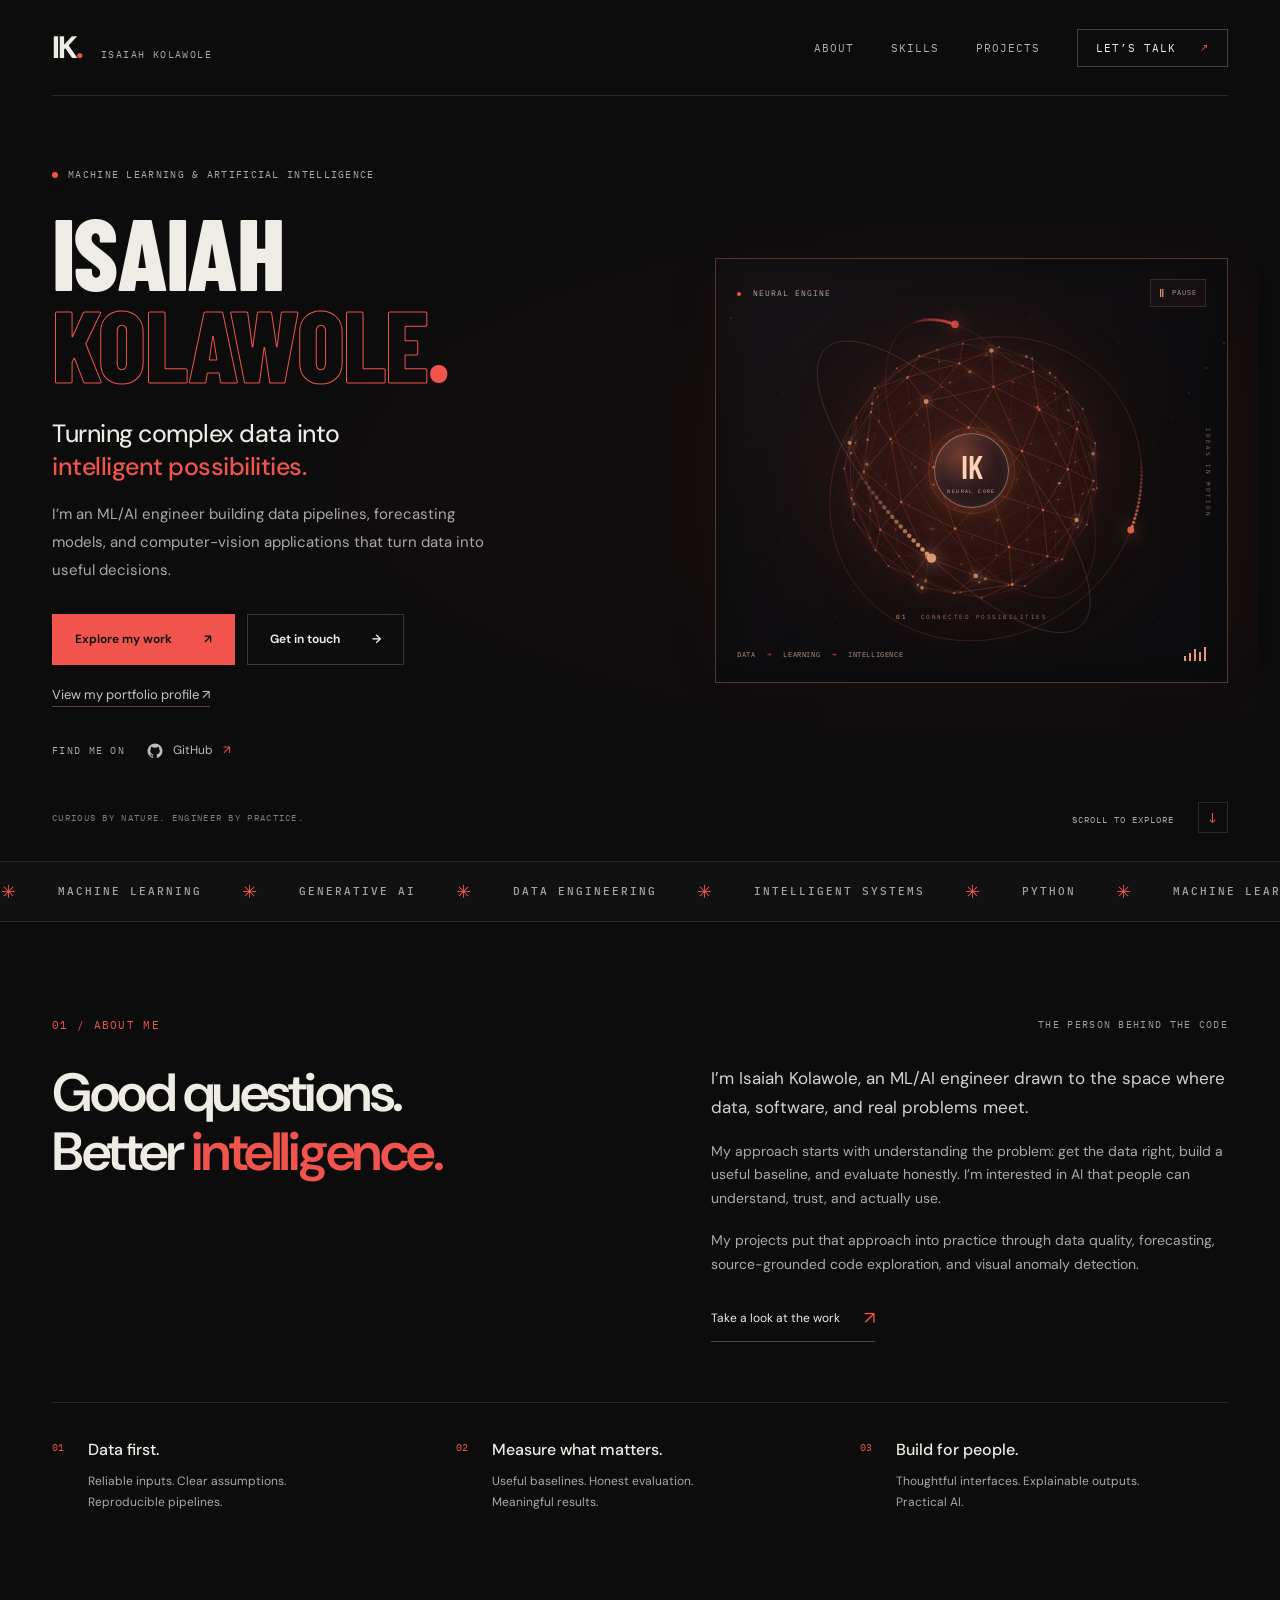
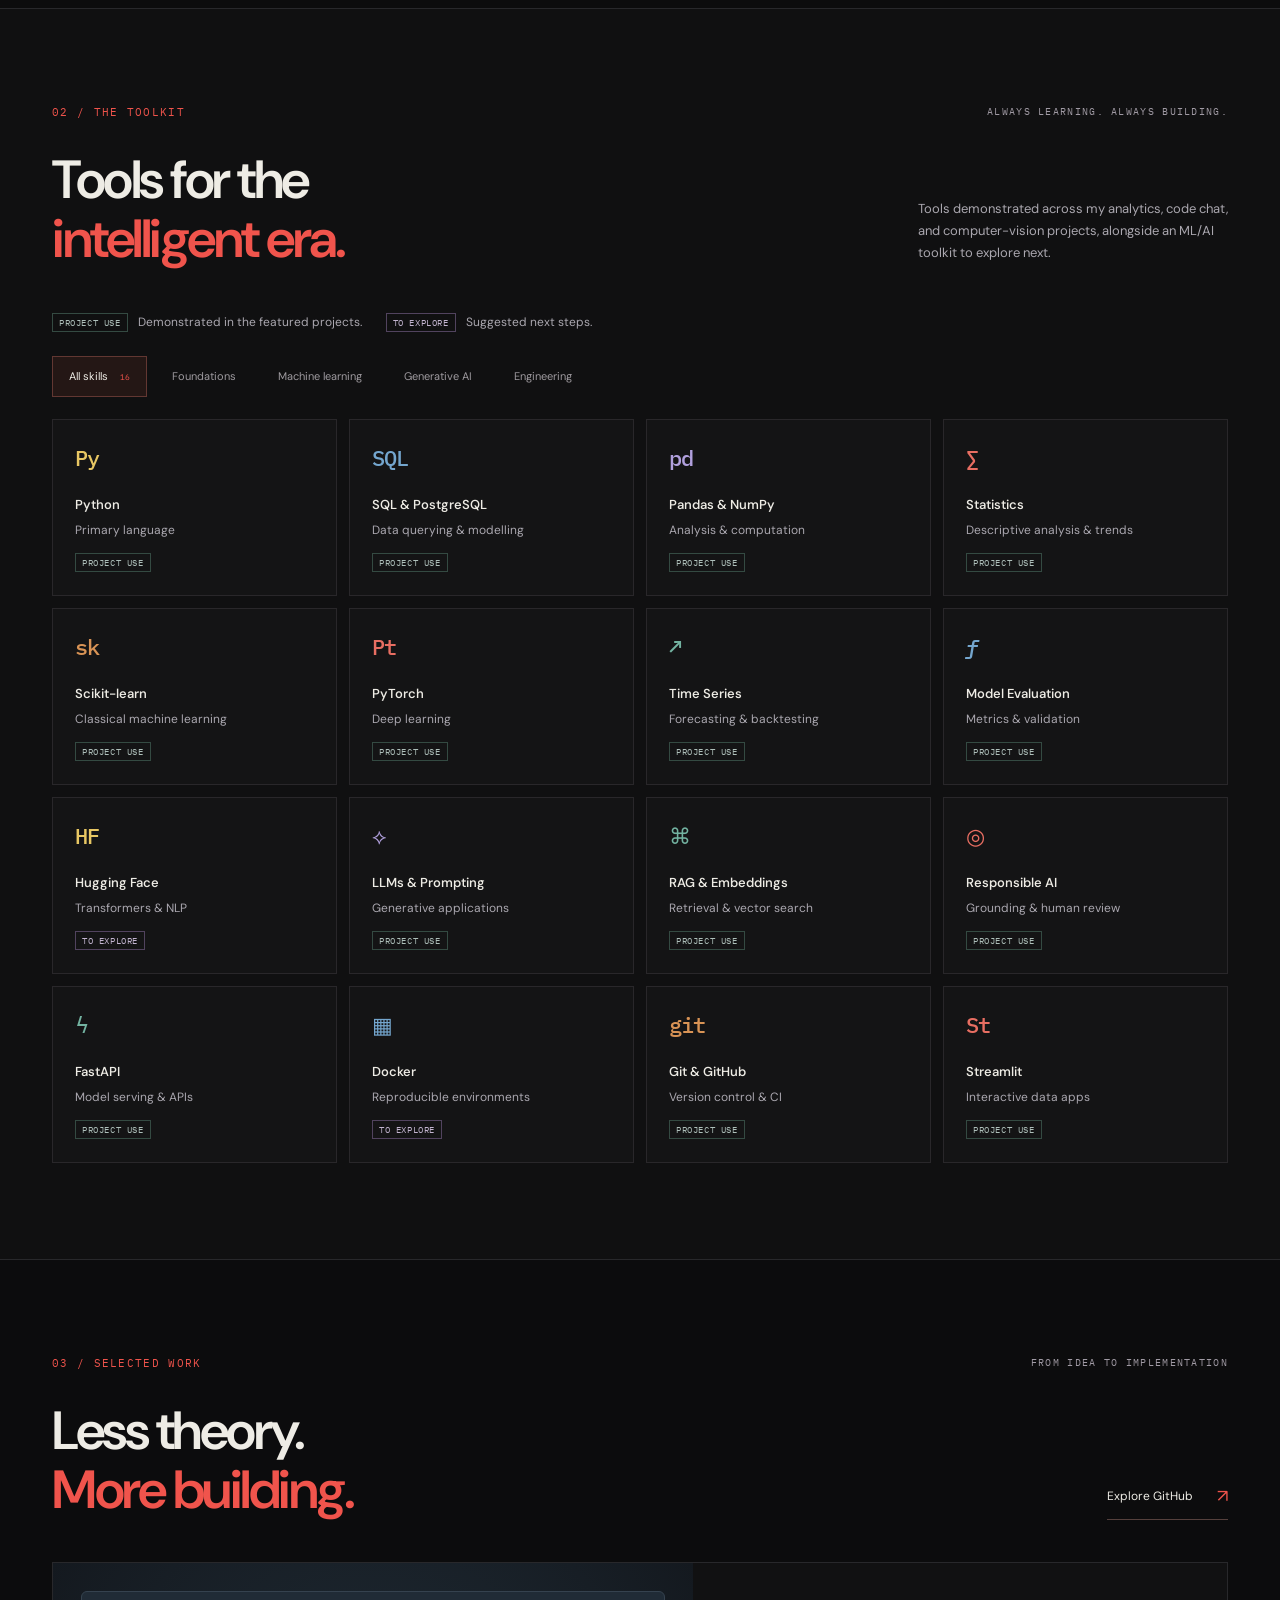
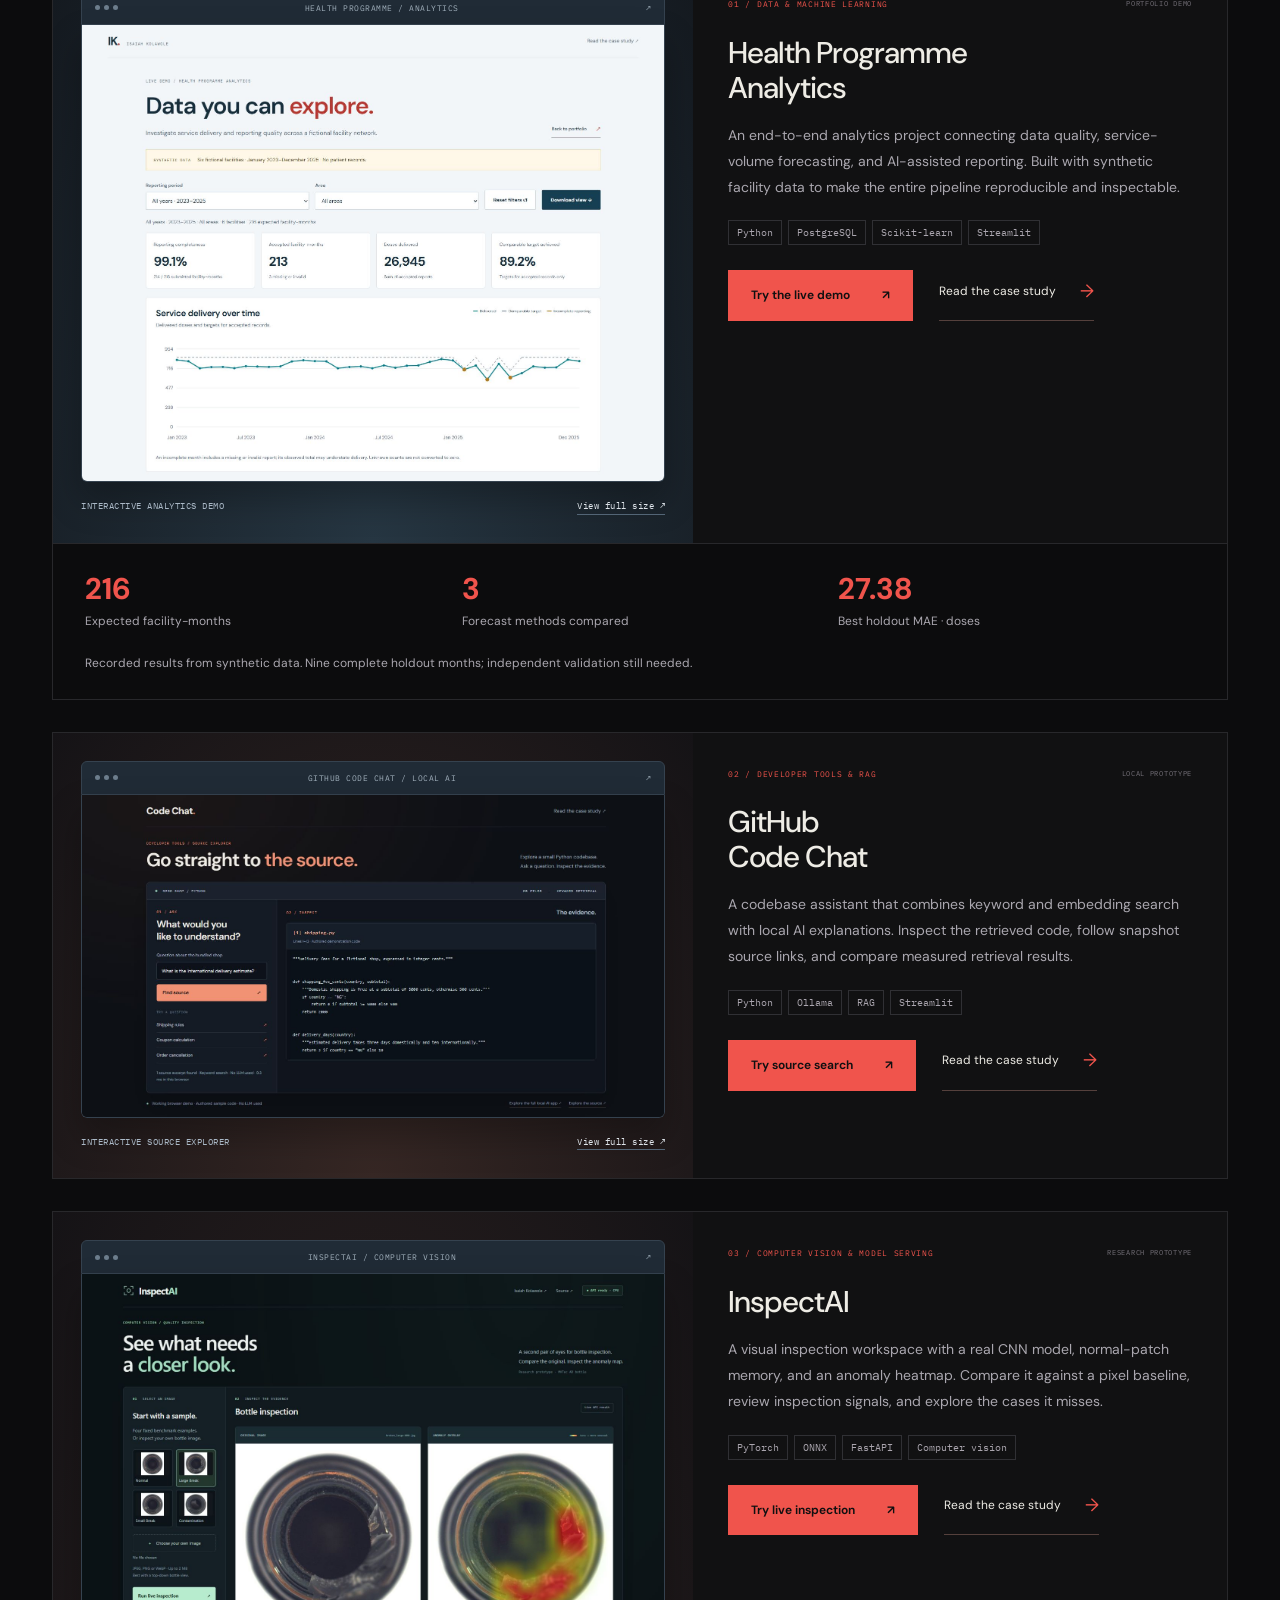
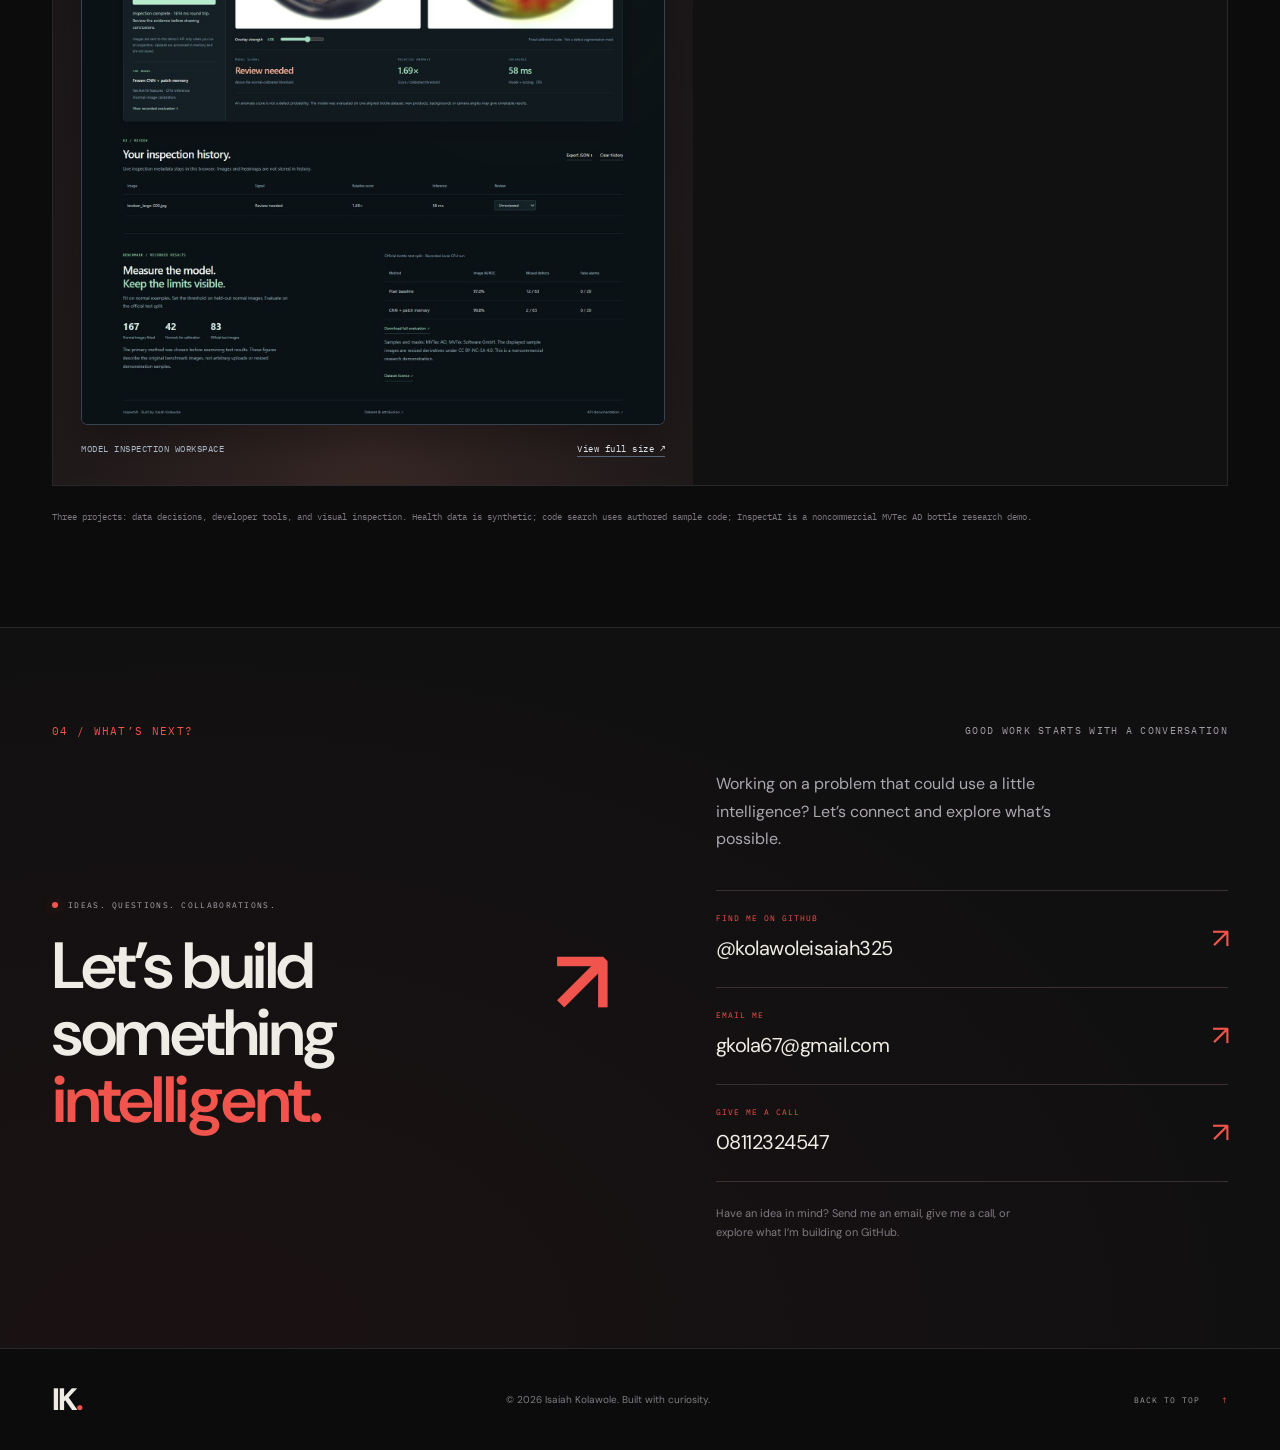
==== commit af56044a: "Feature InspectAI with live model demo and measured case study" ====
--- a/index.html
+++ b/index.html
@@ -4,7 +4,7 @@
   <meta charset="UTF-8">
   <meta name="viewport" content="width=device-width, initial-scale=1">
   <meta name="theme-color" content="#0c0c0d">
-  <meta name="description" content="Isaiah Kolawole — ML/AI engineer building data pipelines, forecasting models, and AI applications. Explore a working analytics demo and an evidence-backed project case study.">
+  <meta name="description" content="Isaiah Kolawole — ML/AI engineer building data pipelines, forecasting models, and computer-vision applications. Explore a working analytics demo and an evidence-backed project case study.">
   <meta property="og:title" content="Isaiah Kolawole — ML & AI Engineer">
   <meta property="og:description" content="From raw data to real intelligence. Explore my projects, toolkit, and approach to building AI.">
   <meta property="og:image" content="https://isaiah-kolawole-portfolio.vercel.app/assets/social-preview.png">
@@ -32,7 +32,7 @@
         <p class="eyebrow"><span class="status-dot"></span> MACHINE LEARNING & ARTIFICIAL INTELLIGENCE</p>
         <h1 id="hero-heading">ISAIAH<br><span>KOLAWOLE<span class="name-dot">.</span></span></h1>
         <p class="hero-intro">Turning complex data into<br><strong>intelligent possibilities.</strong></p>
-        <p class="hero-description">I’m an ML/AI engineer building data pipelines, forecasting models, and AI applications that turn data into useful decisions.</p>
+        <p class="hero-description">I’m an ML/AI engineer building data pipelines, forecasting models, and computer-vision applications that turn data into useful decisions.</p>
         <div class="hero-actions"><a class="button button-primary" href="#projects">Explore my work <span aria-hidden="true">↗</span></a><a class="button button-outline" href="#contact">Get in touch <span aria-hidden="true">→</span></a></div>
         <a class="profile-link" href="profile.html">View my portfolio profile <span aria-hidden="true">↗</span></a>
         <div class="hero-social"><span class="micro">FIND ME ON</span><a href="https://github.com/kolawoleisaiah325" target="_blank" rel="noopener noreferrer"><svg viewBox="0 0 24 24" aria-hidden="true"><path fill="currentColor" d="M12 .8a11.2 11.2 0 0 0-3.54 21.83c.56.1.76-.24.76-.54v-2.1c-3.12.68-3.78-1.33-3.78-1.33-.5-1.3-1.24-1.64-1.24-1.64-1.02-.7.08-.69.08-.69 1.12.08 1.71 1.15 1.71 1.15 1 .1 1.67 1.9 3.28 1.35.1-.72.39-1.21.71-1.5-2.49-.29-5.11-1.25-5.11-5.55 0-1.23.44-2.23 1.15-3.01-.12-.29-.5-1.43.11-2.97 0 0 .94-.3 3.08 1.15a10.7 10.7 0 0 1 5.6 0c2.14-1.45 3.08-1.15 3.08-1.15.61 1.54.23 2.68.11 2.97.72.78 1.15 1.78 1.15 3.01 0 4.31-2.62 5.26-5.12 5.54.4.35.76 1.03.76 2.08v2.69c0 .3.2.65.77.54A11.2 11.2 0 0 0 12 .8Z"/></svg>GitHub <span aria-hidden="true">↗</span></a></div>
@@ -50,11 +50,11 @@
     <div class="ticker" aria-hidden="true"><div>PYTHON <span>✳</span> MACHINE LEARNING <span>✳</span> GENERATIVE AI <span>✳</span> DATA ENGINEERING <span>✳</span> INTELLIGENT SYSTEMS <span>✳</span> PYTHON <span>✳</span> MACHINE LEARNING <span>✳</span></div></div>
     <section id="about" class="section wrap">
       <div class="section-label"><span>01 / ABOUT ME</span><span>THE PERSON BEHIND THE CODE</span></div>
-      <div class="about-grid"><h2>Good questions.<br>Better <em>intelligence.</em></h2><div class="about-copy"><p>I’m Isaiah Kolawole, an ML/AI engineer drawn to the space where data, software, and real problems meet.</p><p>My approach starts with understanding the problem: get the data right, build a useful baseline, and evaluate honestly. I’m interested in AI that people can understand, trust, and actually use.</p><p>My projects put that approach into practice through data quality, forecasting, and source-grounded code exploration.</p><a class="text-link" href="#projects">Take a look at the work <span aria-hidden="true">↗</span></a></div></div>
+      <div class="about-grid"><h2>Good questions.<br>Better <em>intelligence.</em></h2><div class="about-copy"><p>I’m Isaiah Kolawole, an ML/AI engineer drawn to the space where data, software, and real problems meet.</p><p>My approach starts with understanding the problem: get the data right, build a useful baseline, and evaluate honestly. I’m interested in AI that people can understand, trust, and actually use.</p><p>My projects put that approach into practice through data quality, forecasting, source-grounded code exploration, and visual anomaly detection.</p><a class="text-link" href="#projects">Take a look at the work <span aria-hidden="true">↗</span></a></div></div>
       <div class="principles"><div><span class="principle-number">01</span><h3>Data first.</h3><p>Reliable inputs. Clear assumptions. Reproducible pipelines.</p></div><div><span class="principle-number">02</span><h3>Measure what matters.</h3><p>Useful baselines. Honest evaluation. Meaningful results.</p></div><div><span class="principle-number">03</span><h3>Build for people.</h3><p>Thoughtful interfaces. Explainable outputs. Practical AI.</p></div></div>
     </section>
     <section id="skills" class="section skills-section">
-      <div class="wrap"><div class="section-label"><span>02 / THE TOOLKIT</span><span>ALWAYS LEARNING. ALWAYS BUILDING.</span></div><div class="section-heading"><h2>Tools for the<br><em>intelligent era.</em></h2><p>Tools demonstrated across my analytics and code chat projects, alongside an ML/AI toolkit to explore next.</p></div>
+      <div class="wrap"><div class="section-label"><span>02 / THE TOOLKIT</span><span>ALWAYS LEARNING. ALWAYS BUILDING.</span></div><div class="section-heading"><h2>Tools for the<br><em>intelligent era.</em></h2><p>Tools demonstrated across my analytics, code chat, and computer-vision projects, alongside an ML/AI toolkit to explore next.</p></div>
         <div class="skills-legend"><span><span class="experience-badge">PROJECT USE</span> Demonstrated in the featured projects.</span><span><span class="experience-badge to-explore">TO EXPLORE</span> Suggested next steps.</span></div>
         <div class="skill-tabs" role="group" aria-label="Filter skills"><button class="active" data-filter="all" aria-pressed="true">All skills <span>16</span></button><button data-filter="foundations" aria-pressed="false">Foundations</button><button data-filter="ml" aria-pressed="false">Machine learning</button><button data-filter="ai" aria-pressed="false">Generative AI</button><button data-filter="engineering" aria-pressed="false">Engineering</button></div>
         <div class="skills-grid">
@@ -82,7 +82,8 @@
       <article class="featured-project"><div class="project-image"><div class="image-toolbar"><span><i></i><i></i><i></i></span><span>HEALTH PROGRAMME / ANALYTICS</span><span>↗</span></div><a class="project-preview-link" href="assets/health-workspace.jpg" target="_blank" rel="noopener noreferrer" aria-label="Open full-size Health Programme Analytics screenshot"><img src="assets/health-workspace.jpg" alt="Complete health analytics demo with filters, all four metrics, and the full service-delivery chart" loading="lazy" width="1535" height="1203"></a><span class="image-badge"><span>INTERACTIVE ANALYTICS DEMO</span><a href="assets/health-workspace.jpg" target="_blank" rel="noopener noreferrer" aria-label="View full-size Health Programme Analytics screenshot">View full size ↗</a></span></div><div class="project-copy"><div class="project-meta"><span>01 / DATA & MACHINE LEARNING</span><span>PORTFOLIO DEMO</span></div><h3>Health Programme<br>Analytics</h3><p>An end-to-end analytics project connecting data quality, service-volume forecasting, and AI-assisted reporting. Built with synthetic facility data to make the entire pipeline reproducible and inspectable.</p><div class="tags"><span>Python</span><span>PostgreSQL</span><span>Scikit-learn</span><span>Streamlit</span></div><div class="project-actions"><a class="button button-primary" href="demo.html">Try the live demo <span aria-hidden="true">↗</span></a><a class="text-link" href="case-study.html">Read the case study <span aria-hidden="true">→</span></a></div></div></article>
       <div class="project-evidence"><div><strong>216</strong><span>Expected facility-months</span></div><div><strong>3</strong><span>Forecast methods compared</span></div><div><strong>27.38</strong><span>Best holdout MAE · doses</span></div><p>Recorded results from synthetic data. Nine complete holdout months; independent validation still needed.</p></div>
       <article class="featured-project code-project"><div class="project-image"><div class="image-toolbar"><span><i></i><i></i><i></i></span><span>GITHUB CODE CHAT / LOCAL AI</span><span>↗</span></div><a class="project-preview-link" href="assets/code-chat-workspace.jpg" target="_blank" rel="noopener noreferrer" aria-label="Open full-size GitHub Code Chat screenshot"><img src="assets/code-chat-workspace.jpg" alt="Code Chat source explorer with a question panel beside a complete Python source excerpt" loading="lazy" width="1520" height="841"></a><span class="image-badge"><span>INTERACTIVE SOURCE EXPLORER</span><a href="assets/code-chat-workspace.jpg" target="_blank" rel="noopener noreferrer" aria-label="View full-size GitHub Code Chat screenshot">View full size ↗</a></span></div><div class="project-copy"><div class="project-meta"><span>02 / DEVELOPER TOOLS & RAG</span><span>LOCAL PROTOTYPE</span></div><h3>GitHub<br>Code Chat</h3><p>A codebase assistant that combines keyword and embedding search with local AI explanations. Inspect the retrieved code, follow snapshot source links, and compare measured retrieval results.</p><div class="tags"><span>Python</span><span>Ollama</span><span>RAG</span><span>Streamlit</span></div><div class="project-actions"><a class="button button-primary" href="code-chat-demo.html">Try source search <span aria-hidden="true">↗</span></a><a class="text-link" href="code-chat.html">Read the case study <span aria-hidden="true">→</span></a></div></div></article>
-      <p class="project-note">Two projects, two perspectives: data decisions and developer tools. Health programme data is synthetic; the code chat browser demo uses authored sample code.</p>
+      <article class="featured-project code-project"><div class="project-image"><div class="image-toolbar"><span><i></i><i></i><i></i></span><span>INSPECTAI / COMPUTER VISION</span><span>↗</span></div><a class="project-preview-link" href="assets/inspect-ai-workspace.jpg" target="_blank" rel="noopener noreferrer" aria-label="Open full-size InspectAI screenshot"><img src="assets/inspect-ai-workspace.jpg" alt="InspectAI workspace comparing an original bottle image with its anomaly heatmap and live model result" loading="lazy" width="1536" height="1978"></a><span class="image-badge"><span>MODEL INSPECTION WORKSPACE</span><a href="assets/inspect-ai-workspace.jpg" target="_blank" rel="noopener noreferrer" aria-label="View full-size InspectAI screenshot">View full size ↗</a></span></div><div class="project-copy"><div class="project-meta"><span>03 / COMPUTER VISION & MODEL SERVING</span><span>RESEARCH PROTOTYPE</span></div><h3>InspectAI</h3><p>A visual inspection workspace with a real CNN model, normal-patch memory, and an anomaly heatmap. Compare it against a pixel baseline, review inspection signals, and explore the cases it misses.</p><div class="tags"><span>PyTorch</span><span>ONNX</span><span>FastAPI</span><span>Computer vision</span></div><div class="project-actions"><a class="button button-primary" href="https://isaiah-inspect-ai.vercel.app/" target="_blank" rel="noopener noreferrer">Try live inspection <span aria-hidden="true">↗</span></a><a class="text-link" href="inspect-ai.html">Read the case study <span aria-hidden="true">→</span></a></div></div></article>
+      <p class="project-note">Three projects: data decisions, developer tools, and visual inspection. Health data is synthetic; code search uses authored sample code; InspectAI is a noncommercial MVTec AD bottle research demo.</p>
     </section>
     <section id="contact" class="section contact-section"><div class="wrap"><div class="section-label"><span>04 / WHAT’S NEXT?</span><span>GOOD WORK STARTS WITH A CONVERSATION</span></div><div class="contact-grid"><div><p class="eyebrow"><span class="status-dot"></span> IDEAS. QUESTIONS. COLLABORATIONS.</p><h2>Let’s build<br>something<br><em>intelligent.</em><span class="contact-arrow" aria-hidden="true">↗</span></h2></div><div class="contact-copy"><p>Working on a problem that could use a little intelligence? Let’s connect and explore what’s possible.</p><a class="contact-link" href="https://github.com/kolawoleisaiah325" target="_blank" rel="noopener noreferrer"><span><small>FIND ME ON GITHUB</small>@kolawoleisaiah325</span><span aria-hidden="true">↗</span></a><div id="additional-contact"></div><p class="contact-caption">Explore the code, follow the progress, or connect through my GitHub profile.</p></div></div></div></section>
   </main>
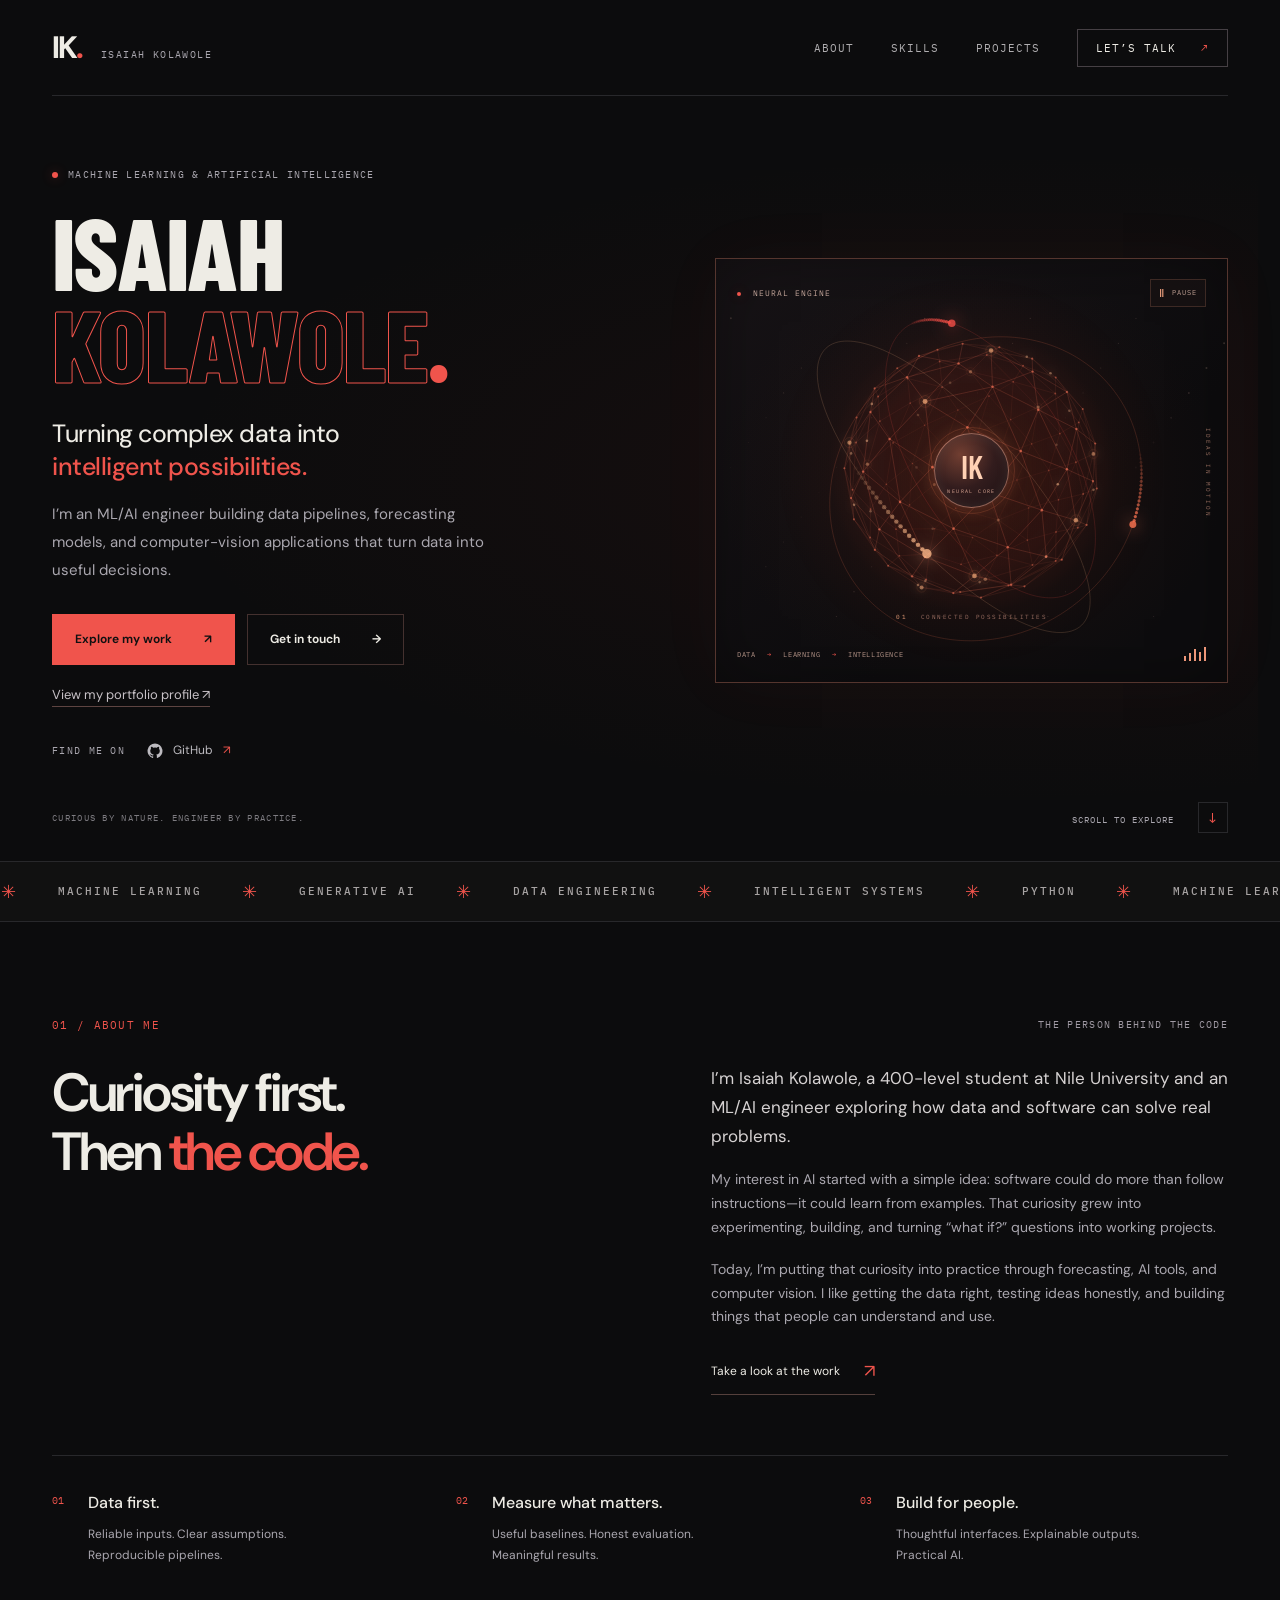
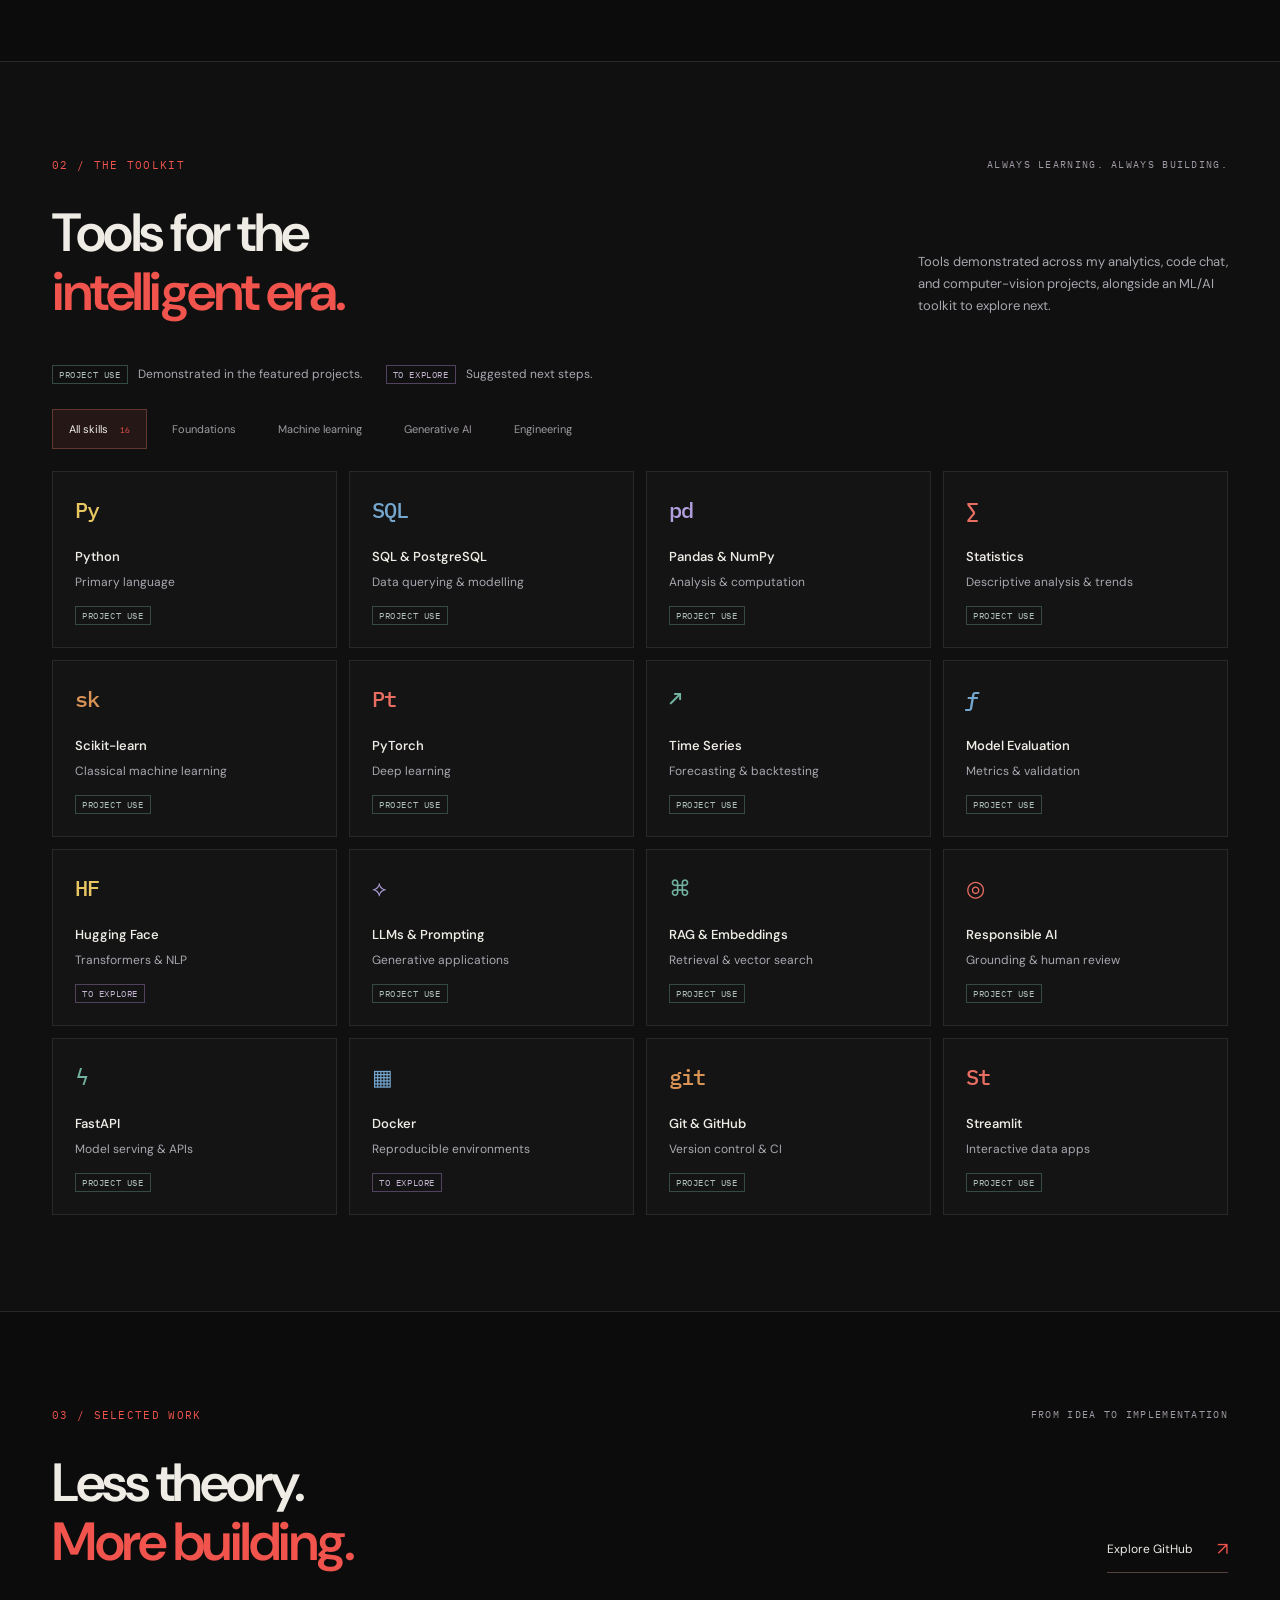
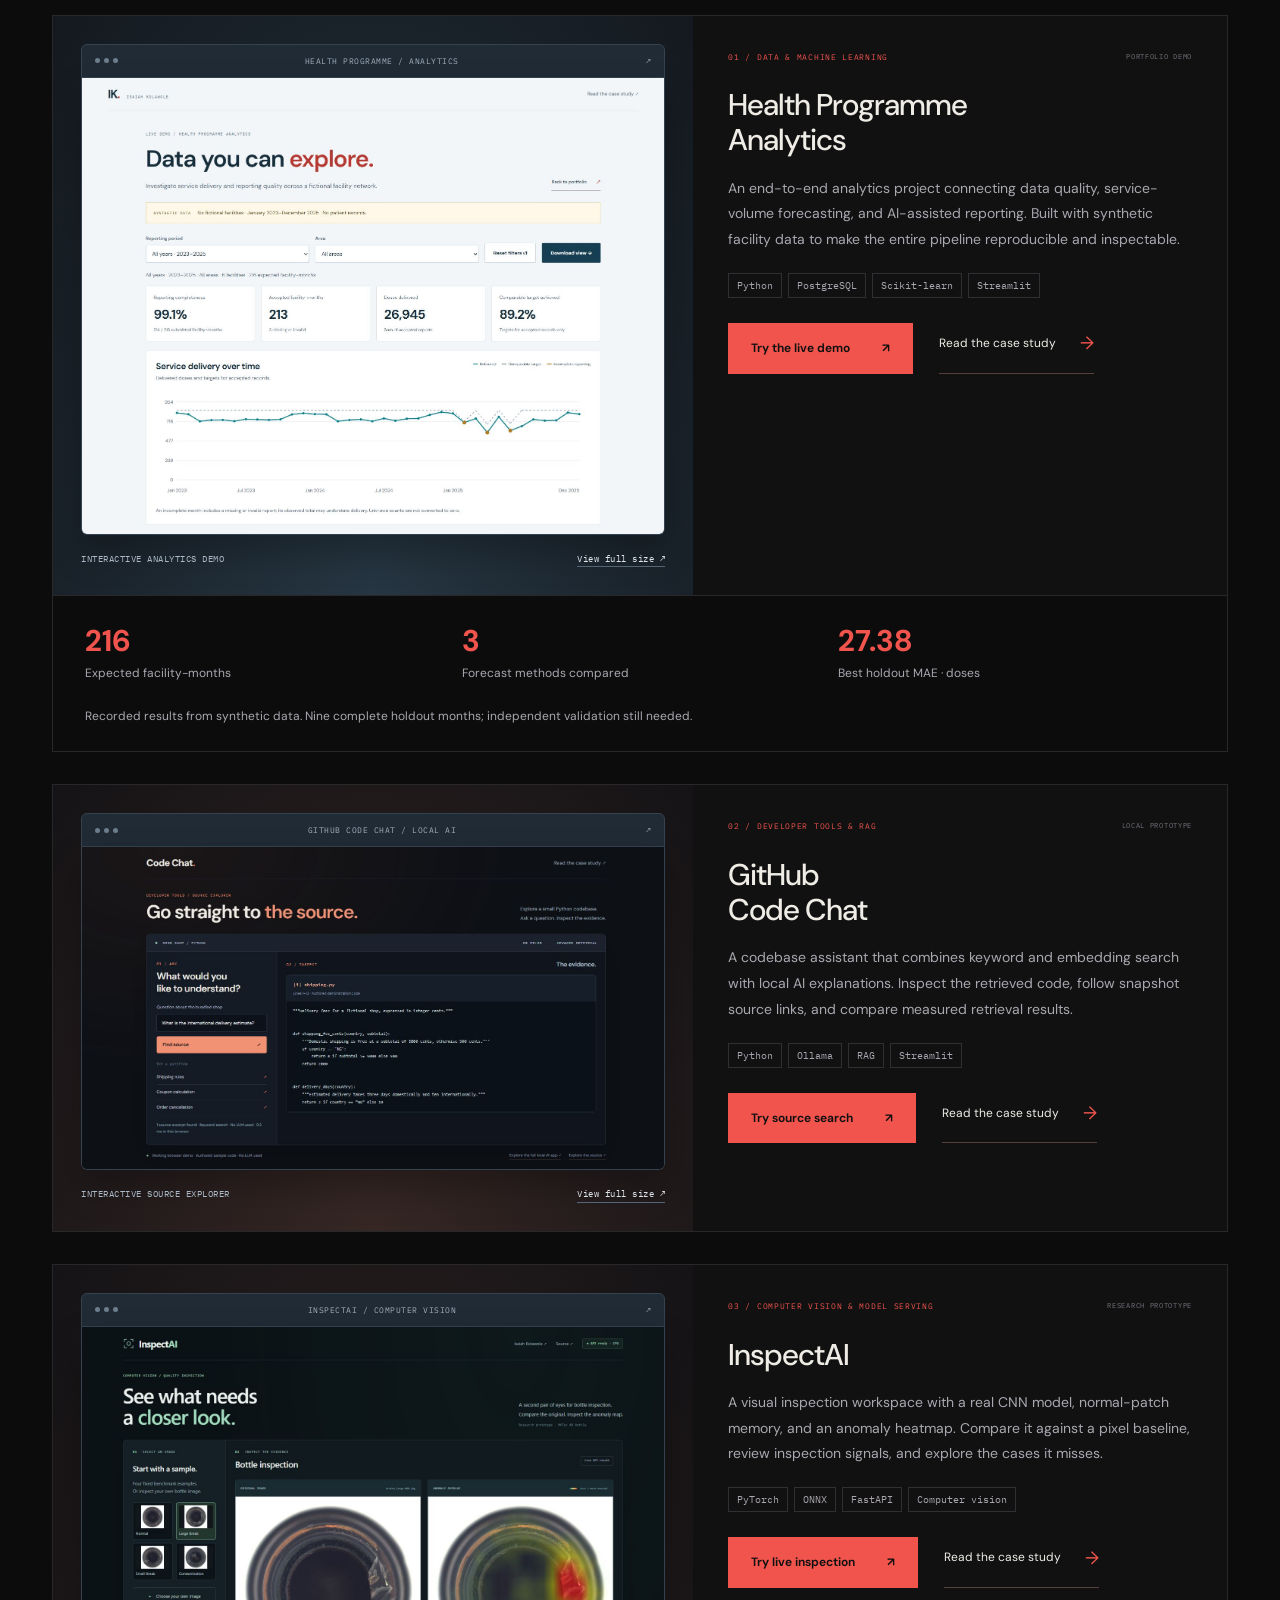
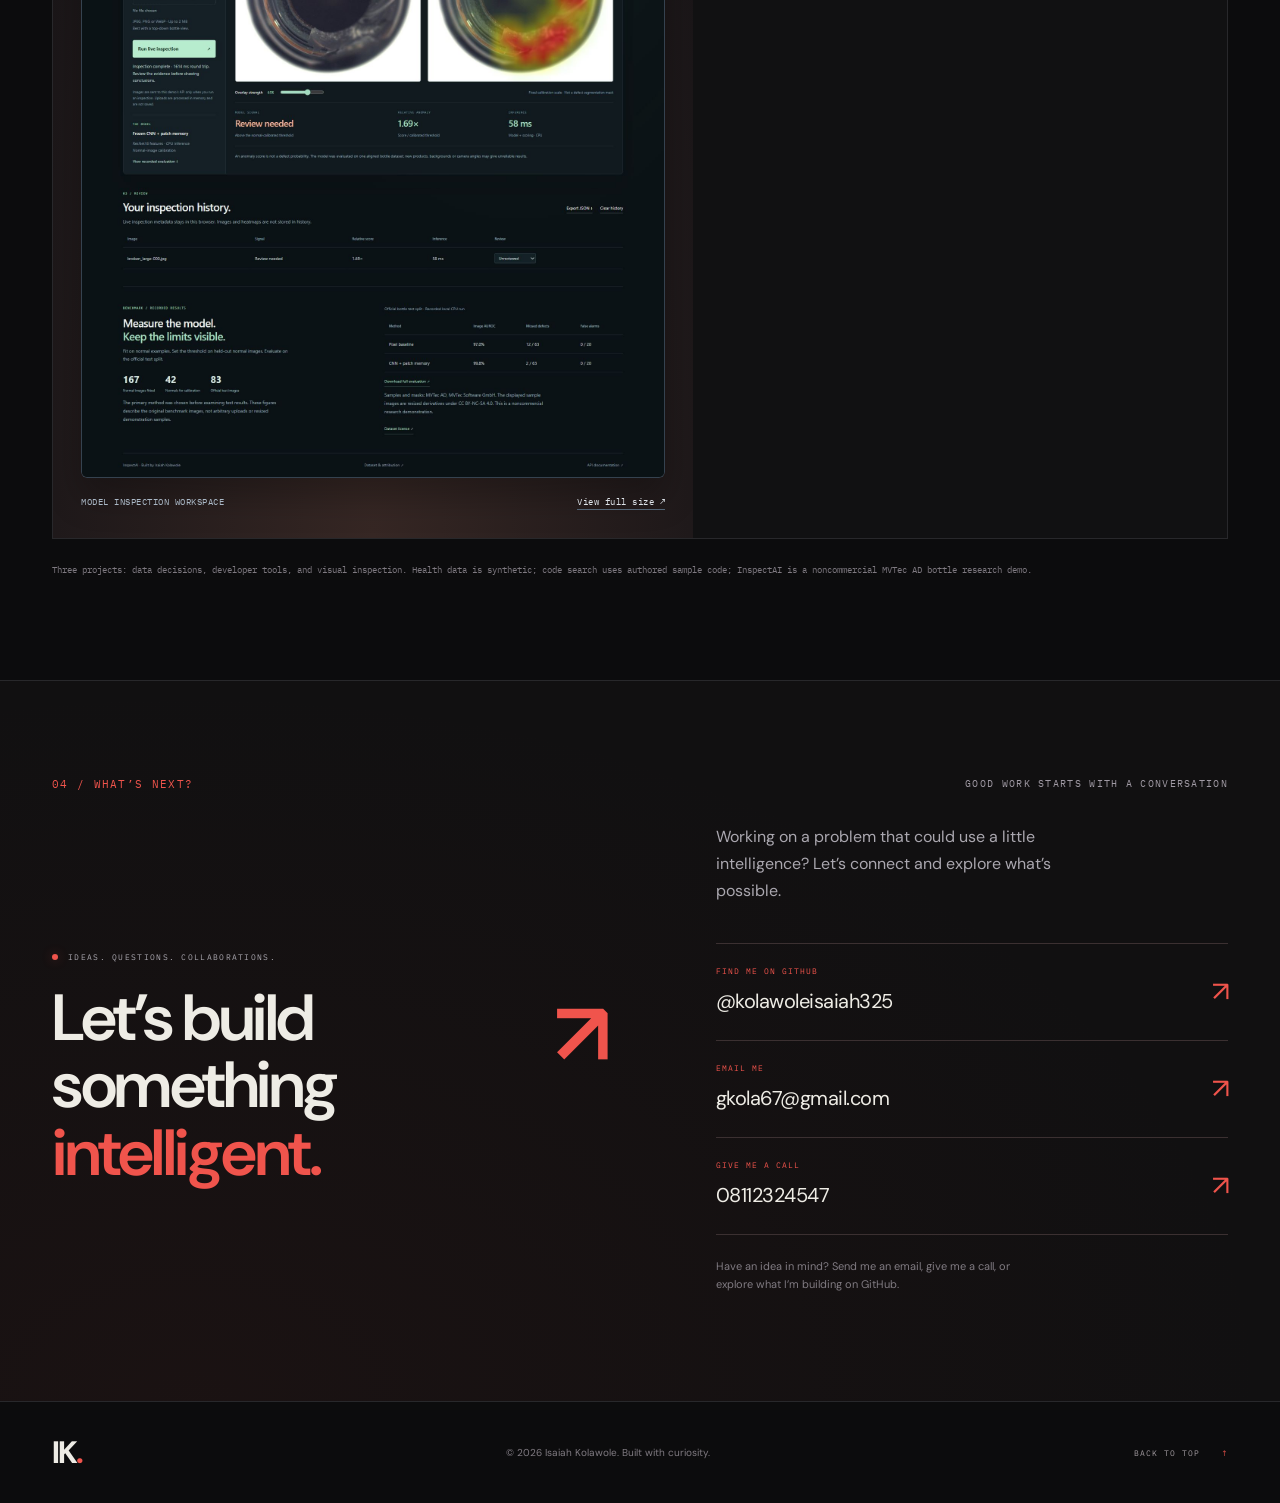
==== commit 763aac17: "Personalize About section with Nile University background" ====
--- a/index.html
+++ b/index.html
@@ -50,7 +50,7 @@
     <div class="ticker" aria-hidden="true"><div>PYTHON <span>✳</span> MACHINE LEARNING <span>✳</span> GENERATIVE AI <span>✳</span> DATA ENGINEERING <span>✳</span> INTELLIGENT SYSTEMS <span>✳</span> PYTHON <span>✳</span> MACHINE LEARNING <span>✳</span></div></div>
     <section id="about" class="section wrap">
       <div class="section-label"><span>01 / ABOUT ME</span><span>THE PERSON BEHIND THE CODE</span></div>
-      <div class="about-grid"><h2>Good questions.<br>Better <em>intelligence.</em></h2><div class="about-copy"><p>I’m Isaiah Kolawole, an ML/AI engineer drawn to the space where data, software, and real problems meet.</p><p>My approach starts with understanding the problem: get the data right, build a useful baseline, and evaluate honestly. I’m interested in AI that people can understand, trust, and actually use.</p><p>My projects put that approach into practice through data quality, forecasting, source-grounded code exploration, and visual anomaly detection.</p><a class="text-link" href="#projects">Take a look at the work <span aria-hidden="true">↗</span></a></div></div>
+      <div class="about-grid"><h2>Curiosity first.<br>Then <em>the code.</em></h2><div class="about-copy"><p>I’m Isaiah Kolawole, a 400-level student at Nile University and an ML/AI engineer exploring how data and software can solve real problems.</p><p>My interest in AI started with a simple idea: software could do more than follow instructions—it could learn from examples. That curiosity grew into experimenting, building, and turning “what if?” questions into working projects.</p><p>Today, I’m putting that curiosity into practice through forecasting, AI tools, and computer vision. I like getting the data right, testing ideas honestly, and building things that people can understand and use.</p><a class="text-link" href="#projects">Take a look at the work <span aria-hidden="true">↗</span></a></div></div>
       <div class="principles"><div><span class="principle-number">01</span><h3>Data first.</h3><p>Reliable inputs. Clear assumptions. Reproducible pipelines.</p></div><div><span class="principle-number">02</span><h3>Measure what matters.</h3><p>Useful baselines. Honest evaluation. Meaningful results.</p></div><div><span class="principle-number">03</span><h3>Build for people.</h3><p>Thoughtful interfaces. Explainable outputs. Practical AI.</p></div></div>
     </section>
     <section id="skills" class="section skills-section">
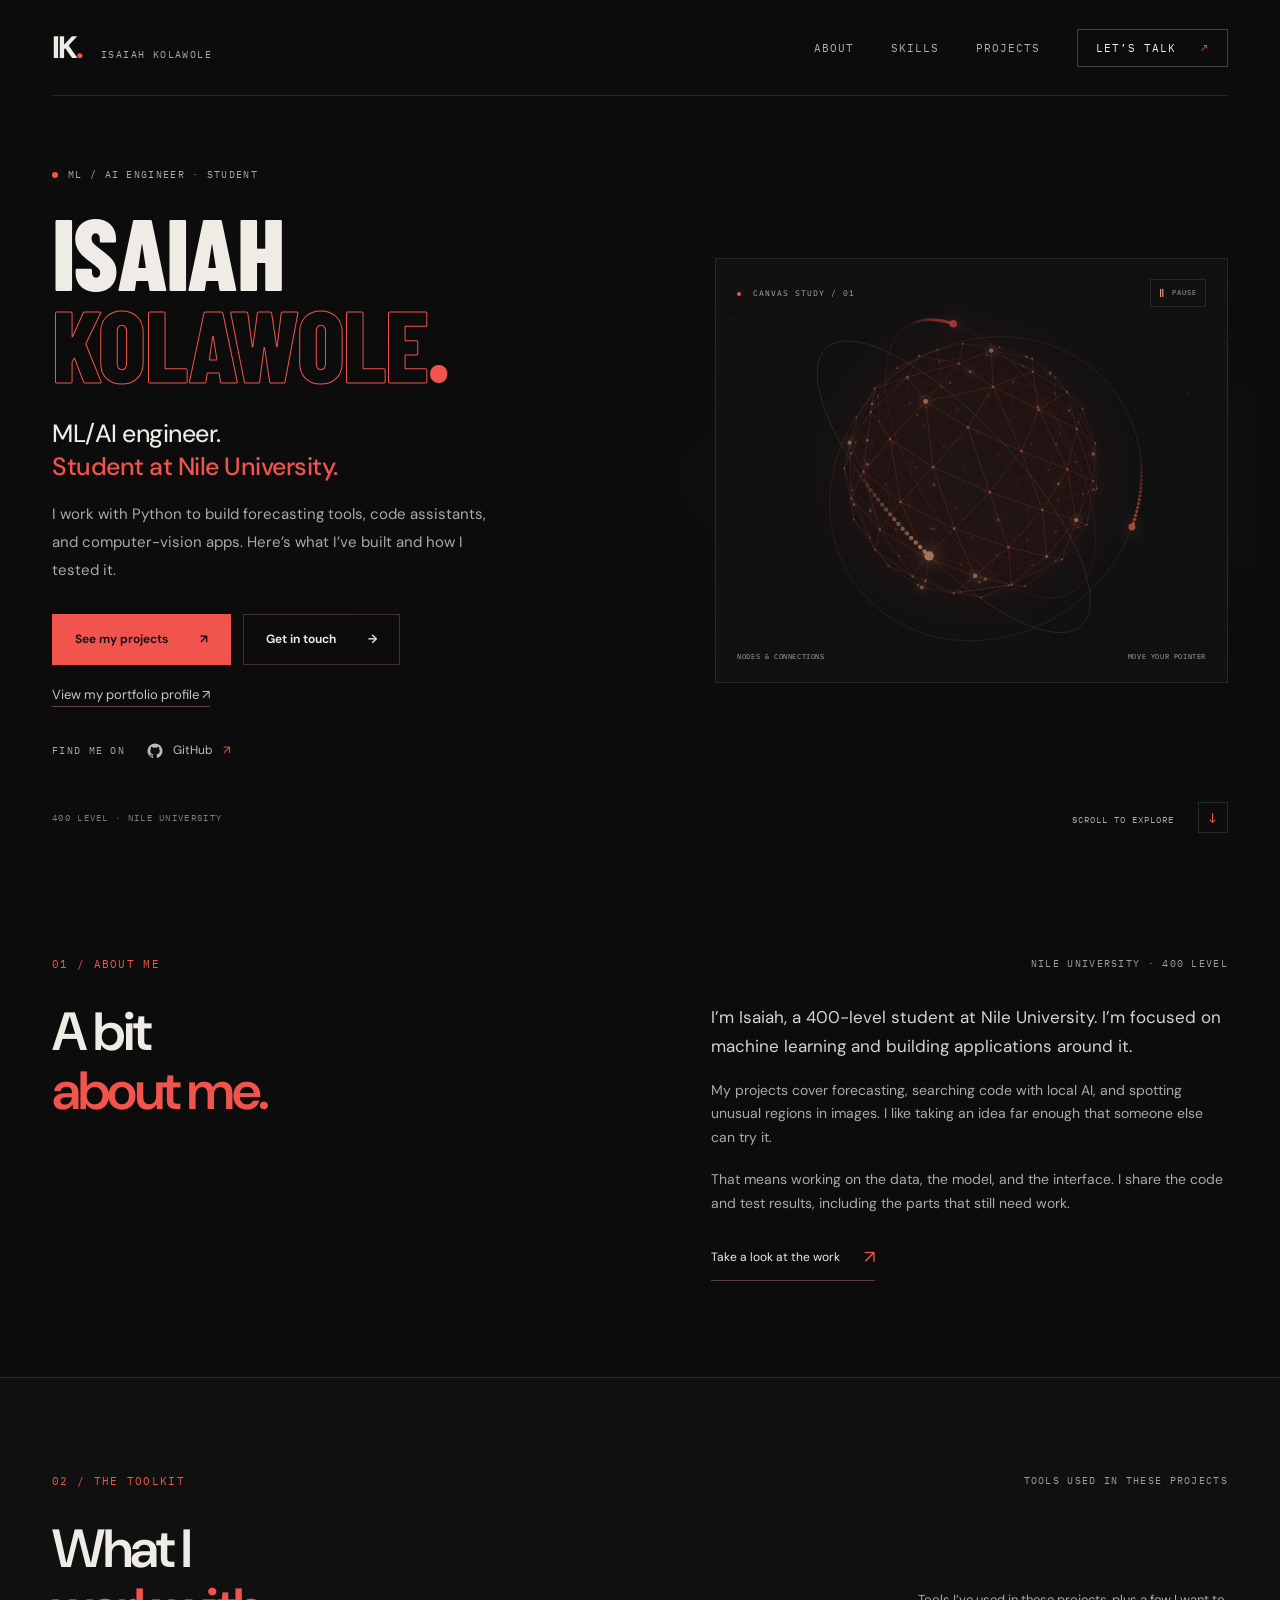
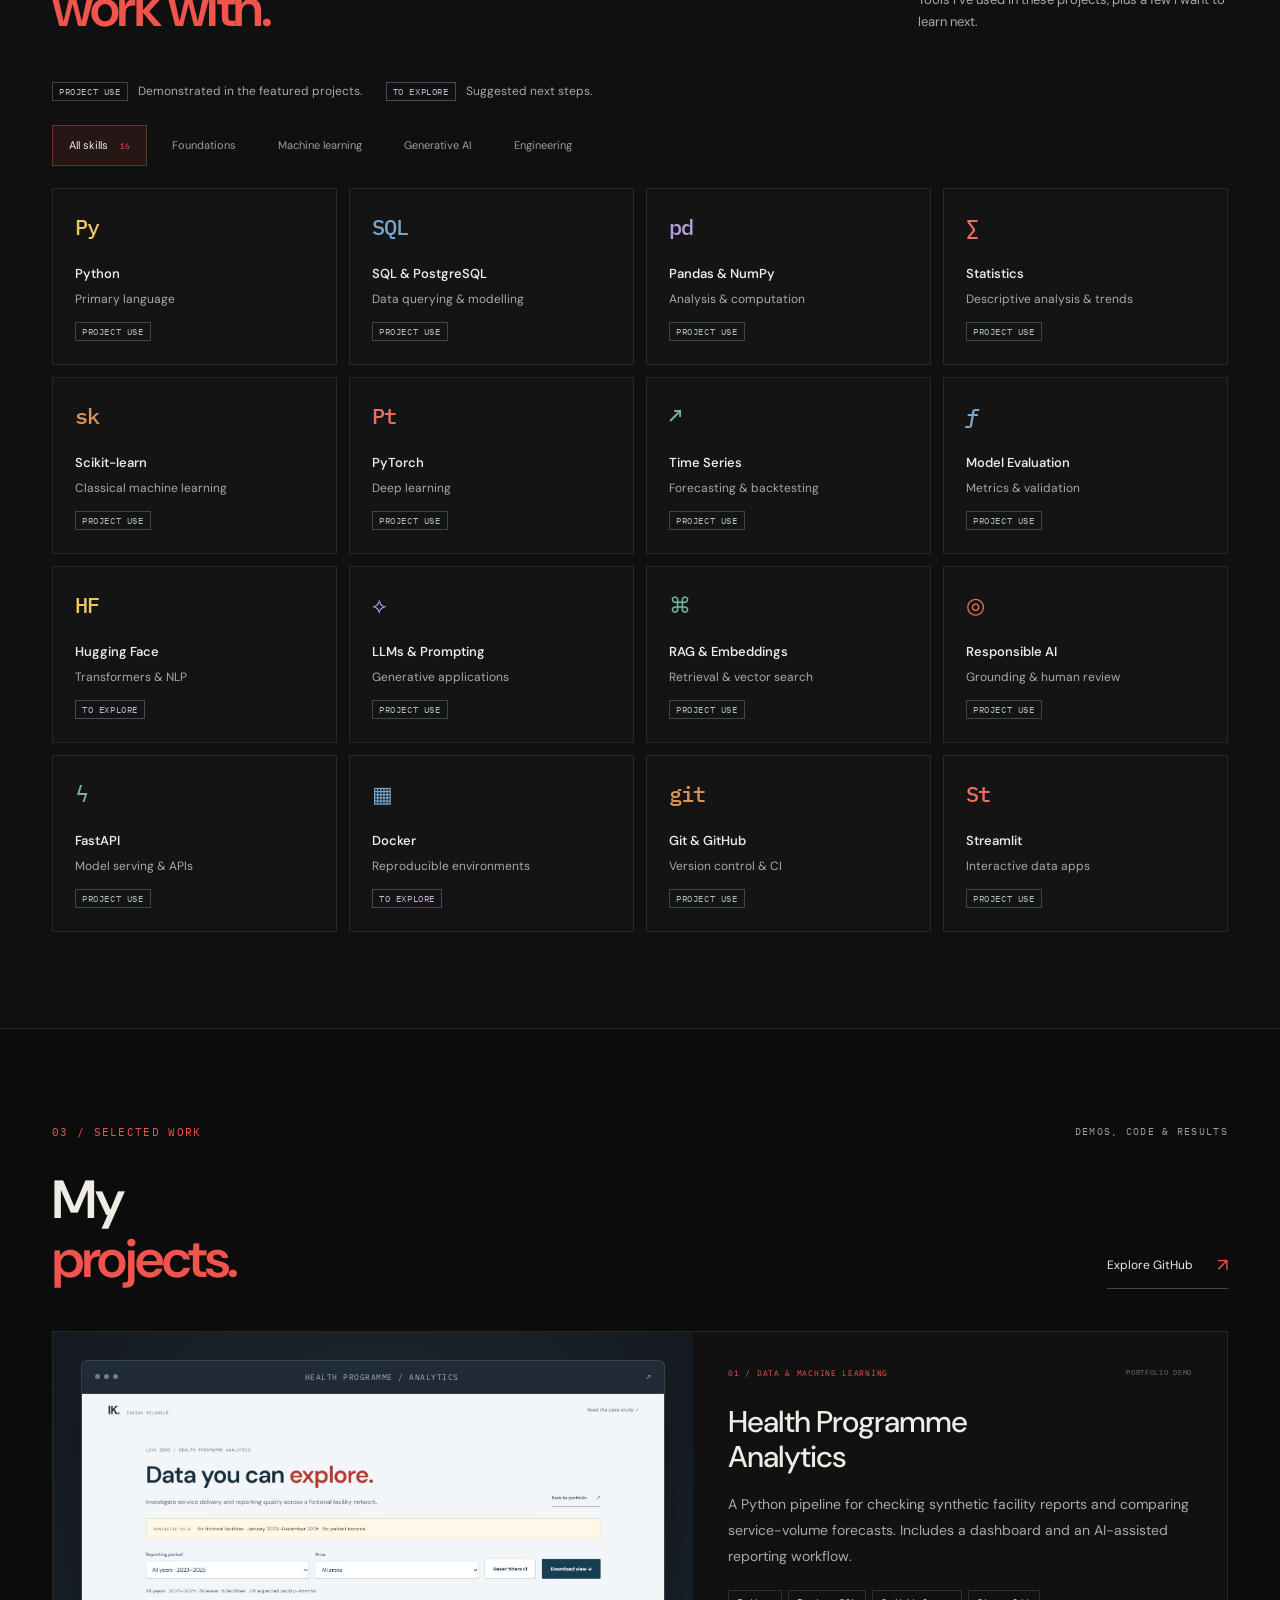
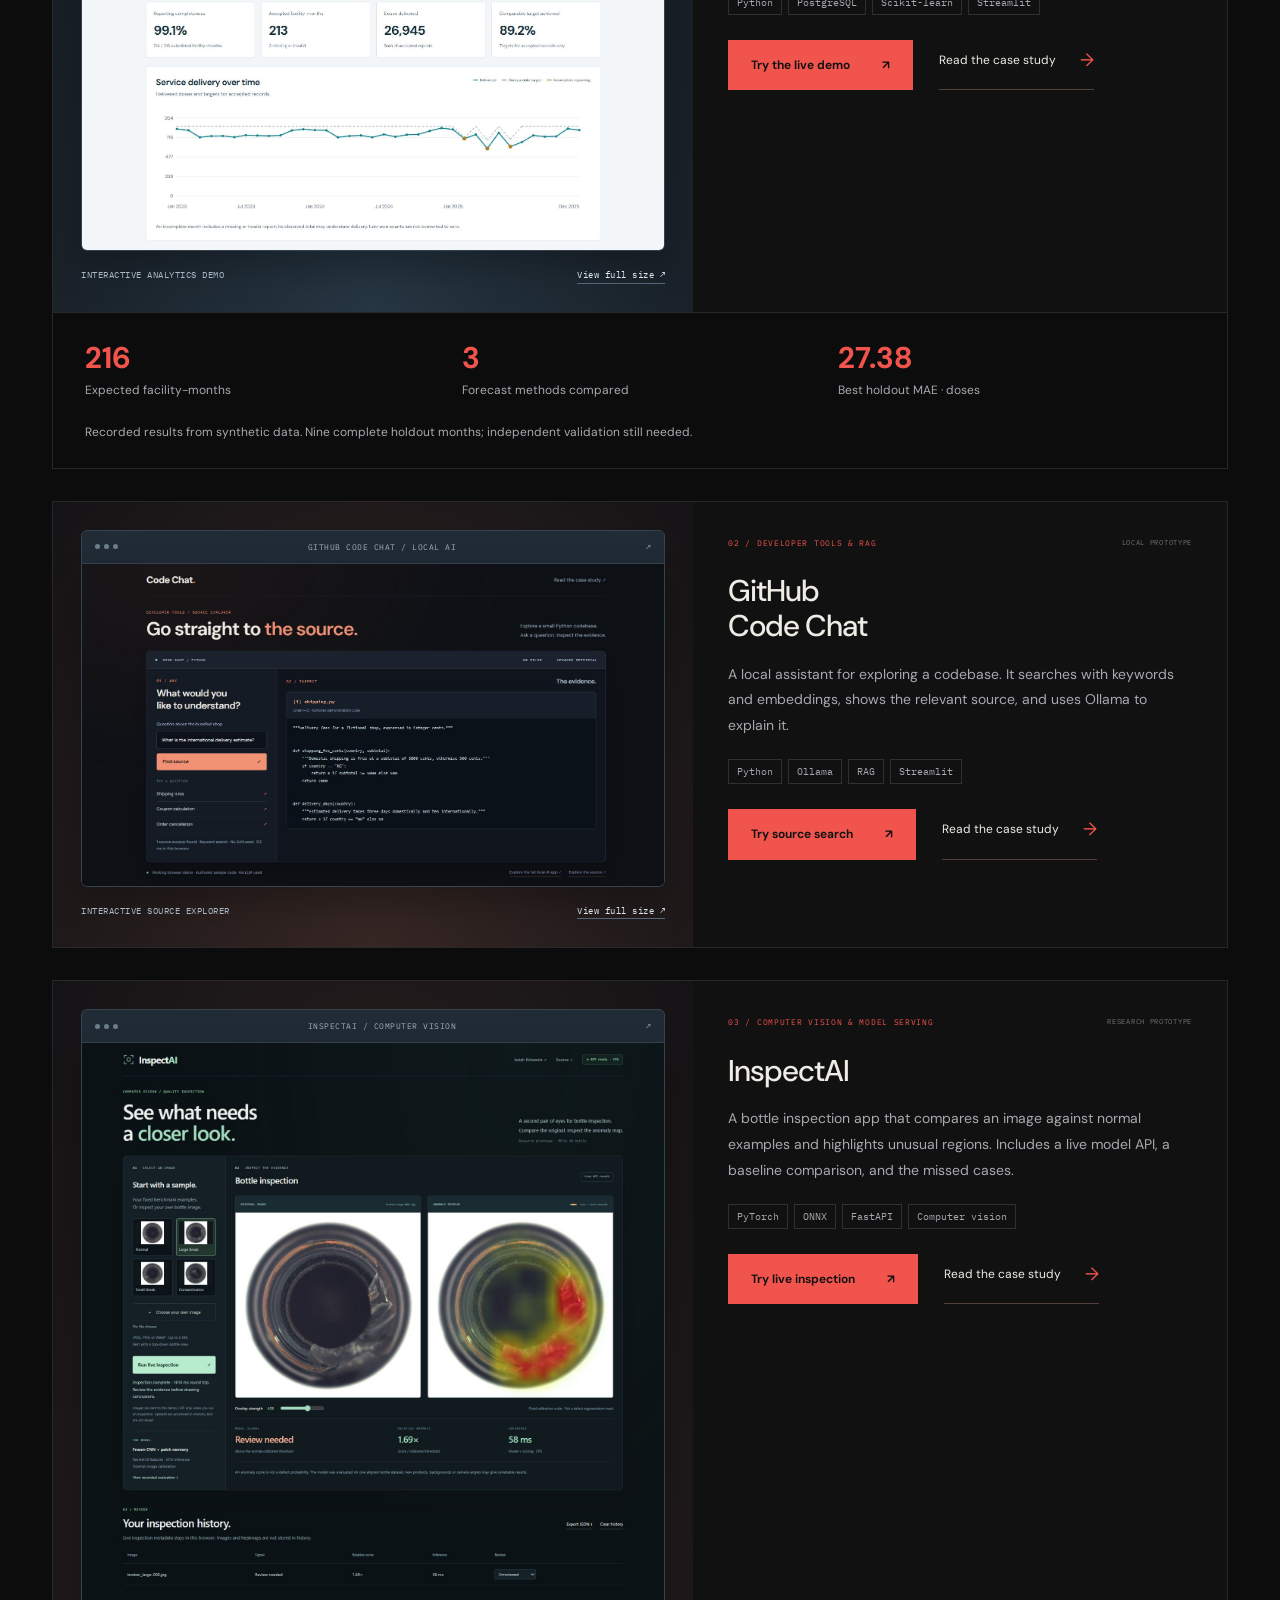
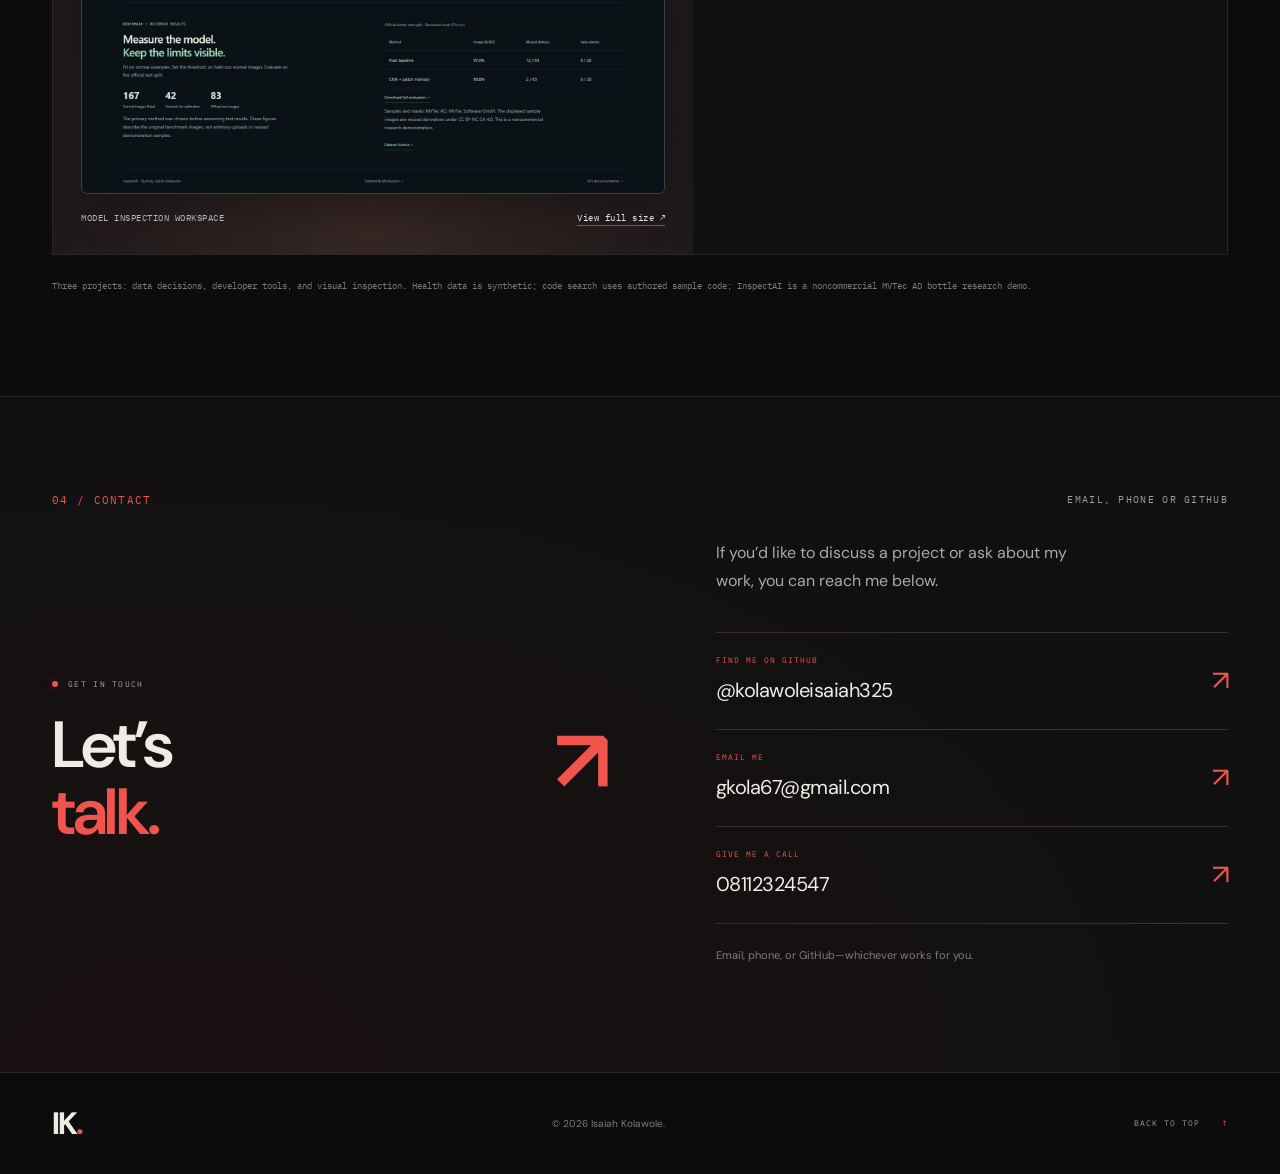
==== commit d9d856a9: "Use personal portfolio copy and simplify decorative styling" ====
--- a/index.html
+++ b/index.html
@@ -4,9 +4,9 @@
   <meta charset="UTF-8">
   <meta name="viewport" content="width=device-width, initial-scale=1">
   <meta name="theme-color" content="#0c0c0d">
-  <meta name="description" content="Isaiah Kolawole — ML/AI engineer building data pipelines, forecasting models, and computer-vision applications. Explore a working analytics demo and an evidence-backed project case study.">
+  <meta name="description" content="Isaiah Kolawole — 400-level student at Nile University and ML/AI engineer. Explore project demos, source code, and model evaluations.">
   <meta property="og:title" content="Isaiah Kolawole — ML & AI Engineer">
-  <meta property="og:description" content="From raw data to real intelligence. Explore my projects, toolkit, and approach to building AI.">
+  <meta property="og:description" content="Isaiah Kolawole, a Nile University student and ML/AI engineer. Project demos, source code, and results.">
   <meta property="og:image" content="https://isaiah-kolawole-portfolio.vercel.app/assets/social-preview.png">
   <meta property="og:url" content="https://isaiah-kolawole-portfolio.vercel.app/">
   <meta property="og:type" content="website">
@@ -14,9 +14,9 @@
   <link rel="canonical" href="https://isaiah-kolawole-portfolio.vercel.app/">
   <title>Isaiah Kolawole — ML & AI Engineer</title>
   <link rel="icon" href="favicon.svg" type="image/svg+xml">
-  <link rel="stylesheet" href="styles.css">
-  <script src="script.js" defer></script>
-  <script src="neural-engine.js" defer></script>
+  <link rel="stylesheet" href="styles.css?v=personal-20261002">
+  <script src="script.js?v=personal-20261002" defer></script>
+  <script src="neural-engine.js?v=personal-20261002" defer></script>
 </head>
 <body>
   <a class="skip-link" href="#main">Skip to content</a>
@@ -29,32 +29,27 @@
     <section class="hero wrap" id="home" aria-labelledby="hero-heading">
       <div class="hero-grid" aria-hidden="true"></div>
       <div class="hero-copy">
-        <p class="eyebrow"><span class="status-dot"></span> MACHINE LEARNING & ARTIFICIAL INTELLIGENCE</p>
+        <p class="eyebrow"><span class="status-dot"></span> ML / AI ENGINEER · STUDENT</p>
         <h1 id="hero-heading">ISAIAH<br><span>KOLAWOLE<span class="name-dot">.</span></span></h1>
-        <p class="hero-intro">Turning complex data into<br><strong>intelligent possibilities.</strong></p>
-        <p class="hero-description">I’m an ML/AI engineer building data pipelines, forecasting models, and computer-vision applications that turn data into useful decisions.</p>
-        <div class="hero-actions"><a class="button button-primary" href="#projects">Explore my work <span aria-hidden="true">↗</span></a><a class="button button-outline" href="#contact">Get in touch <span aria-hidden="true">→</span></a></div>
+        <p class="hero-intro">ML/AI engineer.<br><strong>Student at Nile University.</strong></p>
+        <p class="hero-description">I work with Python to build forecasting tools, code assistants, and computer-vision apps. Here’s what I’ve built and how I tested it.</p>
+        <div class="hero-actions"><a class="button button-primary" href="#projects">See my projects <span aria-hidden="true">↗</span></a><a class="button button-outline" href="#contact">Get in touch <span aria-hidden="true">→</span></a></div>
         <a class="profile-link" href="profile.html">View my portfolio profile <span aria-hidden="true">↗</span></a>
         <div class="hero-social"><span class="micro">FIND ME ON</span><a href="https://github.com/kolawoleisaiah325" target="_blank" rel="noopener noreferrer"><svg viewBox="0 0 24 24" aria-hidden="true"><path fill="currentColor" d="M12 .8a11.2 11.2 0 0 0-3.54 21.83c.56.1.76-.24.76-.54v-2.1c-3.12.68-3.78-1.33-3.78-1.33-.5-1.3-1.24-1.64-1.24-1.64-1.02-.7.08-.69.08-.69 1.12.08 1.71 1.15 1.71 1.15 1 .1 1.67 1.9 3.28 1.35.1-.72.39-1.21.71-1.5-2.49-.29-5.11-1.25-5.11-5.55 0-1.23.44-2.23 1.15-3.01-.12-.29-.5-1.43.11-2.97 0 0 .94-.3 3.08 1.15a10.7 10.7 0 0 1 5.6 0c2.14-1.45 3.08-1.15 3.08-1.15.61 1.54.23 2.68.11 2.97.72.78 1.15 1.78 1.15 3.01 0 4.31-2.62 5.26-5.12 5.54.4.35.76 1.03.76 2.08v2.69c0 .3.2.65.77.54A11.2 11.2 0 0 0 12 .8Z"/></svg>GitHub <span aria-hidden="true">↗</span></a></div>
       </div>
       <div class="neural-panel">
-        <div class="panel-top"><span><span class="small-dot"></span> NEURAL ENGINE</span><button id="neural-toggle" type="button" aria-label="Pause neural animation" aria-pressed="false"><span class="toggle-glyph" aria-hidden="true">Ⅱ</span><span class="toggle-label">PAUSE</span></button></div>
-        <canvas id="neural-canvas" role="img" aria-label="Decorative three-dimensional neural globe with glowing connections and orbiting particles. The view gently follows your pointer."></canvas>
-        <div class="neural-center" aria-hidden="true"><span class="core">IK<span>NEURAL CORE</span></span></div>
-        <div class="neural-legend" aria-hidden="true"><span>01</span> CONNECTED POSSIBILITIES</div>
-        <div class="panel-bottom"><span>DATA <i>→</i> LEARNING <i>→</i> INTELLIGENCE</span><span class="signal-bars"><i></i><i></i><i></i><i></i><i></i></span></div>
-        <span class="panel-coordinate" aria-hidden="true">IDEAS IN MOTION</span>
+        <div class="panel-top"><span><span class="small-dot"></span> CANVAS STUDY / 01</span><button id="neural-toggle" type="button" aria-label="Pause canvas animation" aria-pressed="false"><span class="toggle-glyph" aria-hidden="true">Ⅱ</span><span class="toggle-label">PAUSE</span></button></div>
+        <canvas id="neural-canvas" role="img" aria-label="Decorative canvas study of a rotating network with orbiting particles. Move your pointer to tilt the view."></canvas>
+        <div class="panel-bottom"><span>NODES & CONNECTIONS</span><span>MOVE YOUR POINTER</span></div>
       </div>
-      <div class="hero-bottom"><span class="micro">CURIOUS BY NATURE. ENGINEER BY PRACTICE.</span><a class="scroll-link" href="#about">SCROLL TO EXPLORE <span aria-hidden="true">↓</span></a></div>
+      <div class="hero-bottom"><span class="micro">400 LEVEL · NILE UNIVERSITY</span><a class="scroll-link" href="#about">SCROLL TO EXPLORE <span aria-hidden="true">↓</span></a></div>
     </section>
-    <div class="ticker" aria-hidden="true"><div>PYTHON <span>✳</span> MACHINE LEARNING <span>✳</span> GENERATIVE AI <span>✳</span> DATA ENGINEERING <span>✳</span> INTELLIGENT SYSTEMS <span>✳</span> PYTHON <span>✳</span> MACHINE LEARNING <span>✳</span></div></div>
     <section id="about" class="section wrap">
-      <div class="section-label"><span>01 / ABOUT ME</span><span>THE PERSON BEHIND THE CODE</span></div>
-      <div class="about-grid"><h2>Curiosity first.<br>Then <em>the code.</em></h2><div class="about-copy"><p>I’m Isaiah Kolawole, a 400-level student at Nile University and an ML/AI engineer exploring how data and software can solve real problems.</p><p>My interest in AI started with a simple idea: software could do more than follow instructions—it could learn from examples. That curiosity grew into experimenting, building, and turning “what if?” questions into working projects.</p><p>Today, I’m putting that curiosity into practice through forecasting, AI tools, and computer vision. I like getting the data right, testing ideas honestly, and building things that people can understand and use.</p><a class="text-link" href="#projects">Take a look at the work <span aria-hidden="true">↗</span></a></div></div>
-      <div class="principles"><div><span class="principle-number">01</span><h3>Data first.</h3><p>Reliable inputs. Clear assumptions. Reproducible pipelines.</p></div><div><span class="principle-number">02</span><h3>Measure what matters.</h3><p>Useful baselines. Honest evaluation. Meaningful results.</p></div><div><span class="principle-number">03</span><h3>Build for people.</h3><p>Thoughtful interfaces. Explainable outputs. Practical AI.</p></div></div>
+      <div class="section-label"><span>01 / ABOUT ME</span><span>NILE UNIVERSITY · 400 LEVEL</span></div>
+      <div class="about-grid"><h2>A bit<br><em>about me.</em></h2><div class="about-copy"><p>I’m Isaiah, a 400-level student at Nile University. I’m focused on machine learning and building applications around it.</p><p>My projects cover forecasting, searching code with local AI, and spotting unusual regions in images. I like taking an idea far enough that someone else can try it.</p><p>That means working on the data, the model, and the interface. I share the code and test results, including the parts that still need work.</p><a class="text-link" href="#projects">Take a look at the work <span aria-hidden="true">↗</span></a></div></div>
     </section>
     <section id="skills" class="section skills-section">
-      <div class="wrap"><div class="section-label"><span>02 / THE TOOLKIT</span><span>ALWAYS LEARNING. ALWAYS BUILDING.</span></div><div class="section-heading"><h2>Tools for the<br><em>intelligent era.</em></h2><p>Tools demonstrated across my analytics, code chat, and computer-vision projects, alongside an ML/AI toolkit to explore next.</p></div>
+      <div class="wrap"><div class="section-label"><span>02 / THE TOOLKIT</span><span>TOOLS USED IN THESE PROJECTS</span></div><div class="section-heading"><h2>What I<br><em>work with.</em></h2><p>Tools I’ve used in these projects, plus a few I want to learn next.</p></div>
         <div class="skills-legend"><span><span class="experience-badge">PROJECT USE</span> Demonstrated in the featured projects.</span><span><span class="experience-badge to-explore">TO EXPLORE</span> Suggested next steps.</span></div>
         <div class="skill-tabs" role="group" aria-label="Filter skills"><button class="active" data-filter="all" aria-pressed="true">All skills <span>16</span></button><button data-filter="foundations" aria-pressed="false">Foundations</button><button data-filter="ml" aria-pressed="false">Machine learning</button><button data-filter="ai" aria-pressed="false">Generative AI</button><button data-filter="engineering" aria-pressed="false">Engineering</button></div>
         <div class="skills-grid">
@@ -78,15 +73,15 @@
       </div>
     </section>
     <section id="projects" class="section wrap">
-      <div class="section-label"><span>03 / SELECTED WORK</span><span>FROM IDEA TO IMPLEMENTATION</span></div><div class="section-heading"><h2>Less theory.<br><em>More building.</em></h2><a class="text-link" href="https://github.com/kolawoleisaiah325" target="_blank" rel="noopener noreferrer">Explore GitHub <span aria-hidden="true">↗</span></a></div>
-      <article class="featured-project"><div class="project-image"><div class="image-toolbar"><span><i></i><i></i><i></i></span><span>HEALTH PROGRAMME / ANALYTICS</span><span>↗</span></div><a class="project-preview-link" href="assets/health-workspace.jpg" target="_blank" rel="noopener noreferrer" aria-label="Open full-size Health Programme Analytics screenshot"><img src="assets/health-workspace.jpg" alt="Complete health analytics demo with filters, all four metrics, and the full service-delivery chart" loading="lazy" width="1535" height="1203"></a><span class="image-badge"><span>INTERACTIVE ANALYTICS DEMO</span><a href="assets/health-workspace.jpg" target="_blank" rel="noopener noreferrer" aria-label="View full-size Health Programme Analytics screenshot">View full size ↗</a></span></div><div class="project-copy"><div class="project-meta"><span>01 / DATA & MACHINE LEARNING</span><span>PORTFOLIO DEMO</span></div><h3>Health Programme<br>Analytics</h3><p>An end-to-end analytics project connecting data quality, service-volume forecasting, and AI-assisted reporting. Built with synthetic facility data to make the entire pipeline reproducible and inspectable.</p><div class="tags"><span>Python</span><span>PostgreSQL</span><span>Scikit-learn</span><span>Streamlit</span></div><div class="project-actions"><a class="button button-primary" href="demo.html">Try the live demo <span aria-hidden="true">↗</span></a><a class="text-link" href="case-study.html">Read the case study <span aria-hidden="true">→</span></a></div></div></article>
+      <div class="section-label"><span>03 / SELECTED WORK</span><span>DEMOS, CODE & RESULTS</span></div><div class="section-heading"><h2>My<br><em>projects.</em></h2><a class="text-link" href="https://github.com/kolawoleisaiah325" target="_blank" rel="noopener noreferrer">Explore GitHub <span aria-hidden="true">↗</span></a></div>
+      <article class="featured-project"><div class="project-image"><div class="image-toolbar"><span><i></i><i></i><i></i></span><span>HEALTH PROGRAMME / ANALYTICS</span><span>↗</span></div><a class="project-preview-link" href="assets/health-workspace.jpg" target="_blank" rel="noopener noreferrer" aria-label="Open full-size Health Programme Analytics screenshot"><img src="assets/health-workspace.jpg" alt="Complete health analytics demo with filters, all four metrics, and the full service-delivery chart" loading="lazy" width="1535" height="1203"></a><span class="image-badge"><span>INTERACTIVE ANALYTICS DEMO</span><a href="assets/health-workspace.jpg" target="_blank" rel="noopener noreferrer" aria-label="View full-size Health Programme Analytics screenshot">View full size ↗</a></span></div><div class="project-copy"><div class="project-meta"><span>01 / DATA & MACHINE LEARNING</span><span>PORTFOLIO DEMO</span></div><h3>Health Programme<br>Analytics</h3><p>A Python pipeline for checking synthetic facility reports and comparing service-volume forecasts. Includes a dashboard and an AI-assisted reporting workflow.</p><div class="tags"><span>Python</span><span>PostgreSQL</span><span>Scikit-learn</span><span>Streamlit</span></div><div class="project-actions"><a class="button button-primary" href="demo.html">Try the live demo <span aria-hidden="true">↗</span></a><a class="text-link" href="case-study.html">Read the case study <span aria-hidden="true">→</span></a></div></div></article>
       <div class="project-evidence"><div><strong>216</strong><span>Expected facility-months</span></div><div><strong>3</strong><span>Forecast methods compared</span></div><div><strong>27.38</strong><span>Best holdout MAE · doses</span></div><p>Recorded results from synthetic data. Nine complete holdout months; independent validation still needed.</p></div>
-      <article class="featured-project code-project"><div class="project-image"><div class="image-toolbar"><span><i></i><i></i><i></i></span><span>GITHUB CODE CHAT / LOCAL AI</span><span>↗</span></div><a class="project-preview-link" href="assets/code-chat-workspace.jpg" target="_blank" rel="noopener noreferrer" aria-label="Open full-size GitHub Code Chat screenshot"><img src="assets/code-chat-workspace.jpg" alt="Code Chat source explorer with a question panel beside a complete Python source excerpt" loading="lazy" width="1520" height="841"></a><span class="image-badge"><span>INTERACTIVE SOURCE EXPLORER</span><a href="assets/code-chat-workspace.jpg" target="_blank" rel="noopener noreferrer" aria-label="View full-size GitHub Code Chat screenshot">View full size ↗</a></span></div><div class="project-copy"><div class="project-meta"><span>02 / DEVELOPER TOOLS & RAG</span><span>LOCAL PROTOTYPE</span></div><h3>GitHub<br>Code Chat</h3><p>A codebase assistant that combines keyword and embedding search with local AI explanations. Inspect the retrieved code, follow snapshot source links, and compare measured retrieval results.</p><div class="tags"><span>Python</span><span>Ollama</span><span>RAG</span><span>Streamlit</span></div><div class="project-actions"><a class="button button-primary" href="code-chat-demo.html">Try source search <span aria-hidden="true">↗</span></a><a class="text-link" href="code-chat.html">Read the case study <span aria-hidden="true">→</span></a></div></div></article>
-      <article class="featured-project code-project"><div class="project-image"><div class="image-toolbar"><span><i></i><i></i><i></i></span><span>INSPECTAI / COMPUTER VISION</span><span>↗</span></div><a class="project-preview-link" href="assets/inspect-ai-workspace.jpg" target="_blank" rel="noopener noreferrer" aria-label="Open full-size InspectAI screenshot"><img src="assets/inspect-ai-workspace.jpg" alt="InspectAI workspace comparing an original bottle image with its anomaly heatmap and live model result" loading="lazy" width="1536" height="1978"></a><span class="image-badge"><span>MODEL INSPECTION WORKSPACE</span><a href="assets/inspect-ai-workspace.jpg" target="_blank" rel="noopener noreferrer" aria-label="View full-size InspectAI screenshot">View full size ↗</a></span></div><div class="project-copy"><div class="project-meta"><span>03 / COMPUTER VISION & MODEL SERVING</span><span>RESEARCH PROTOTYPE</span></div><h3>InspectAI</h3><p>A visual inspection workspace with a real CNN model, normal-patch memory, and an anomaly heatmap. Compare it against a pixel baseline, review inspection signals, and explore the cases it misses.</p><div class="tags"><span>PyTorch</span><span>ONNX</span><span>FastAPI</span><span>Computer vision</span></div><div class="project-actions"><a class="button button-primary" href="https://isaiah-inspect-ai.vercel.app/" target="_blank" rel="noopener noreferrer">Try live inspection <span aria-hidden="true">↗</span></a><a class="text-link" href="inspect-ai.html">Read the case study <span aria-hidden="true">→</span></a></div></div></article>
+      <article class="featured-project code-project"><div class="project-image"><div class="image-toolbar"><span><i></i><i></i><i></i></span><span>GITHUB CODE CHAT / LOCAL AI</span><span>↗</span></div><a class="project-preview-link" href="assets/code-chat-workspace.jpg" target="_blank" rel="noopener noreferrer" aria-label="Open full-size GitHub Code Chat screenshot"><img src="assets/code-chat-workspace.jpg" alt="Code Chat source explorer with a question panel beside a complete Python source excerpt" loading="lazy" width="1520" height="841"></a><span class="image-badge"><span>INTERACTIVE SOURCE EXPLORER</span><a href="assets/code-chat-workspace.jpg" target="_blank" rel="noopener noreferrer" aria-label="View full-size GitHub Code Chat screenshot">View full size ↗</a></span></div><div class="project-copy"><div class="project-meta"><span>02 / DEVELOPER TOOLS & RAG</span><span>LOCAL PROTOTYPE</span></div><h3>GitHub<br>Code Chat</h3><p>A local assistant for exploring a codebase. It searches with keywords and embeddings, shows the relevant source, and uses Ollama to explain it.</p><div class="tags"><span>Python</span><span>Ollama</span><span>RAG</span><span>Streamlit</span></div><div class="project-actions"><a class="button button-primary" href="code-chat-demo.html">Try source search <span aria-hidden="true">↗</span></a><a class="text-link" href="code-chat.html">Read the case study <span aria-hidden="true">→</span></a></div></div></article>
+      <article class="featured-project code-project"><div class="project-image"><div class="image-toolbar"><span><i></i><i></i><i></i></span><span>INSPECTAI / COMPUTER VISION</span><span>↗</span></div><a class="project-preview-link" href="assets/inspect-ai-workspace.jpg" target="_blank" rel="noopener noreferrer" aria-label="Open full-size InspectAI screenshot"><img src="assets/inspect-ai-workspace.jpg" alt="InspectAI workspace comparing an original bottle image with its anomaly heatmap and live model result" loading="lazy" width="1536" height="1978"></a><span class="image-badge"><span>MODEL INSPECTION WORKSPACE</span><a href="assets/inspect-ai-workspace.jpg" target="_blank" rel="noopener noreferrer" aria-label="View full-size InspectAI screenshot">View full size ↗</a></span></div><div class="project-copy"><div class="project-meta"><span>03 / COMPUTER VISION & MODEL SERVING</span><span>RESEARCH PROTOTYPE</span></div><h3>InspectAI</h3><p>A bottle inspection app that compares an image against normal examples and highlights unusual regions. Includes a live model API, a baseline comparison, and the missed cases.</p><div class="tags"><span>PyTorch</span><span>ONNX</span><span>FastAPI</span><span>Computer vision</span></div><div class="project-actions"><a class="button button-primary" href="https://isaiah-inspect-ai.vercel.app/" target="_blank" rel="noopener noreferrer">Try live inspection <span aria-hidden="true">↗</span></a><a class="text-link" href="inspect-ai.html">Read the case study <span aria-hidden="true">→</span></a></div></div></article>
       <p class="project-note">Three projects: data decisions, developer tools, and visual inspection. Health data is synthetic; code search uses authored sample code; InspectAI is a noncommercial MVTec AD bottle research demo.</p>
     </section>
-    <section id="contact" class="section contact-section"><div class="wrap"><div class="section-label"><span>04 / WHAT’S NEXT?</span><span>GOOD WORK STARTS WITH A CONVERSATION</span></div><div class="contact-grid"><div><p class="eyebrow"><span class="status-dot"></span> IDEAS. QUESTIONS. COLLABORATIONS.</p><h2>Let’s build<br>something<br><em>intelligent.</em><span class="contact-arrow" aria-hidden="true">↗</span></h2></div><div class="contact-copy"><p>Working on a problem that could use a little intelligence? Let’s connect and explore what’s possible.</p><a class="contact-link" href="https://github.com/kolawoleisaiah325" target="_blank" rel="noopener noreferrer"><span><small>FIND ME ON GITHUB</small>@kolawoleisaiah325</span><span aria-hidden="true">↗</span></a><div id="additional-contact"></div><p class="contact-caption">Explore the code, follow the progress, or connect through my GitHub profile.</p></div></div></div></section>
+    <section id="contact" class="section contact-section"><div class="wrap"><div class="section-label"><span>04 / CONTACT</span><span>EMAIL, PHONE OR GITHUB</span></div><div class="contact-grid"><div><p class="eyebrow"><span class="status-dot"></span> GET IN TOUCH</p><h2>Let’s<br><em>talk.</em><span class="contact-arrow" aria-hidden="true">↗</span></h2></div><div class="contact-copy"><p>If you’d like to discuss a project or ask about my work, you can reach me below.</p><a class="contact-link" href="https://github.com/kolawoleisaiah325" target="_blank" rel="noopener noreferrer"><span><small>FIND ME ON GITHUB</small>@kolawoleisaiah325</span><span aria-hidden="true">↗</span></a><div id="additional-contact"></div><p class="contact-caption">Explore the code, follow the progress, or connect through my GitHub profile.</p></div></div></div></section>
   </main>
-  <footer class="wrap"><a class="wordmark" href="#home" aria-label="Back to top">IK<span>.</span></a><p>© <span id="year">2026</span> Isaiah Kolawole. Built with curiosity.</p><a href="#home">BACK TO TOP <span aria-hidden="true">↑</span></a></footer>
+  <footer class="wrap"><a class="wordmark" href="#home" aria-label="Back to top">IK<span>.</span></a><p>© <span id="year">2026</span> Isaiah Kolawole.</p><a href="#home">BACK TO TOP <span aria-hidden="true">↑</span></a></footer>
 </body>
 </html>
--- a/styles.css
+++ b/styles.css
@@ -75,3 +75,6 @@
 .source-demo-note{display:flex;justify-content:space-between;align-items:center;gap:20px;margin-top:18px;font-size:10px;color:#8a9bad}.source-demo-note p{margin:0}.source-demo-note p>span{color:#86bda6;margin-right:6px}.source-demo-note .case-actions{margin:0;gap:20px}.source-demo-note .text-link{font-size:10px;padding-bottom:3px}
 @media(max-width:1000px){.source-workspace-grid{grid-template-columns:285px minmax(0,1fr)}.source-question-panel,.source-evidence-panel{padding:20px}.source-intro{align-items:start}.source-intro>p{max-width:210px}}
 @media(max-width:760px){.project-image{padding:22px;min-height:0}.image-toolbar{font-size:7px;padding:10px}.image-badge{font-size:8px;flex-wrap:wrap}.source-header{height:70px}.source-brand{font-size:22px}.source-intro{display:block;margin-bottom:24px}.source-intro>p{margin-top:16px;max-width:none}.source-main{padding-top:25px}.source-intro h1{font-size:38px;letter-spacing:-1.5px}.source-workspace-bar{padding:13px;font-size:8px;flex-wrap:wrap;gap:8px}.source-workspace-grid{grid-template-columns:1fr}.source-question-panel{border-right:0;border-bottom:1px solid #384151}.source-question-panel h2 br{display:none}.source-demo-note{align-items:start;flex-direction:column;gap:12px}.source-demo-note .case-actions{flex-wrap:wrap}.source-evidence-panel .code-source pre{font-size:10px}.source-question-panel input{font-size:14px}.source-intro .eyebrow{font-size:8px}}
+
+/* A quieter frame for the decorative canvas study. */
+.neural-panel{background:#111112;border-color:var(--line);box-shadow:none}.neural-panel:before,.neural-panel:after{display:none}.neural-panel .panel-top,.neural-panel .panel-bottom{color:var(--muted)}#neural-canvas{opacity:.72}#neural-toggle{background:transparent;border-color:var(--line);color:var(--muted)}.hero-grid{opacity:.35}
